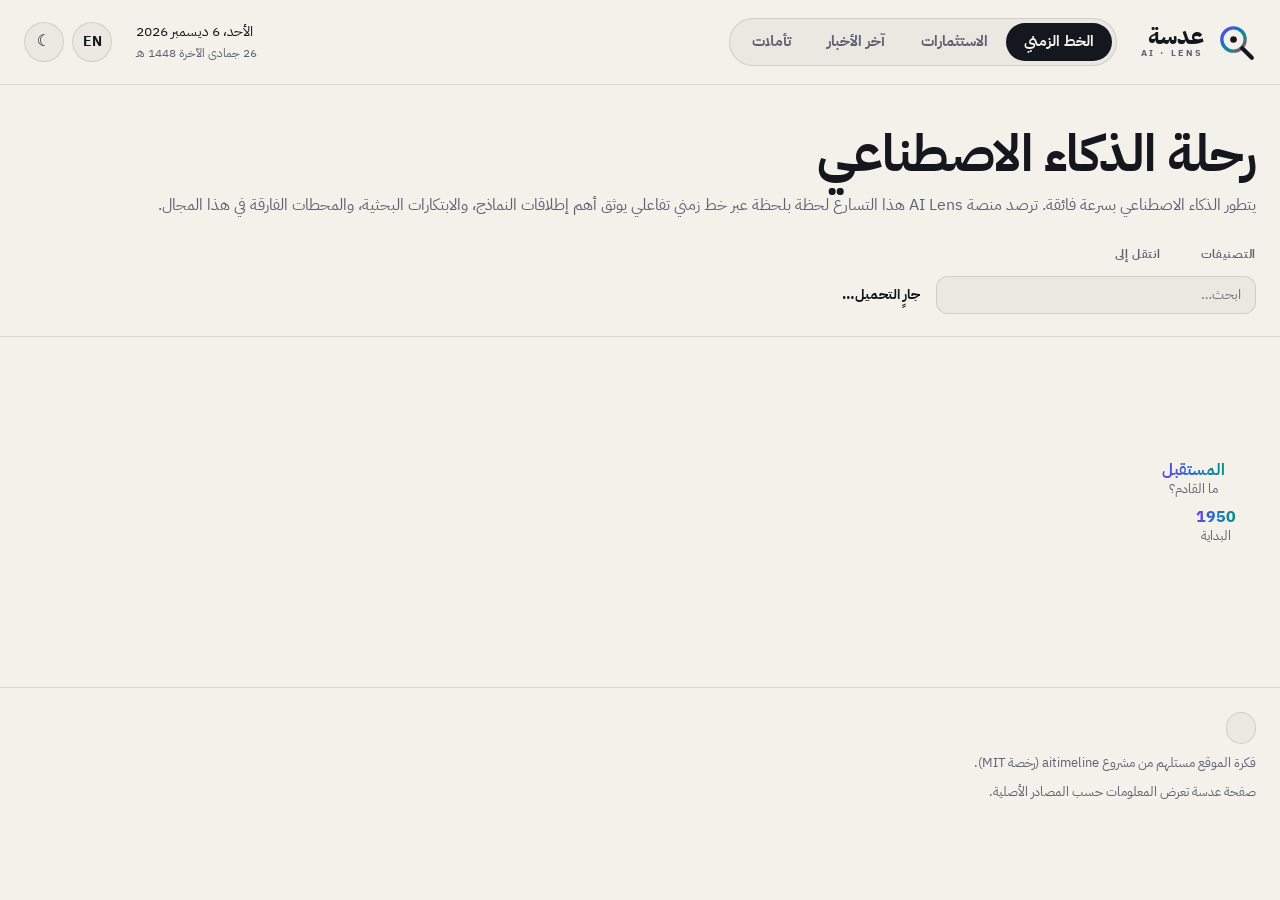
==== index.html @ f0aac565 "Fix theme flicker, add backup schedule, add Suno v6 and ElevenLabs v4 - boot.js runs in <head> befor" ====
<!doctype html>
<html lang="ar" dir="rtl" data-theme="dark">
<head>
  <meta charset="utf-8">
  <meta name="viewport" content="width=device-width, initial-scale=1">
  <meta http-equiv="Content-Security-Policy" content="default-src 'self'; script-src 'self'; style-src 'self'; style-src-attr 'unsafe-inline'; img-src 'self' data:; font-src 'self'; connect-src 'self'; object-src 'none'; base-uri 'self'; form-action 'none'">
  <meta name="referrer" content="strict-origin-when-cross-origin">
  <title>عدسة — الخط الزمني للذكاء الاصطناعي</title>
  <meta name="description" content="AI evolves at breakneck speed. AI Lens tracks the acceleration in real time—mapping every major model release, research breakthrough, and industry milestone on a single interactive timeline.">
  <link rel="icon" href="favicon.svg" type="image/svg+xml">
  <script src="assets/js/boot.js"></script>
  <link rel="stylesheet" href="assets/css/app.css">
</head>
<body class="page-timeline">
  <header class="top">
    <a class="brand" data-nav="./" href="./">
      <svg class="logo" viewBox="0 0 48 48" aria-hidden="true">
        <defs><linearGradient id="spec" x1="0" y1="0" x2="1" y2="1">
          <stop offset="0" stop-color="var(--c-models)"/><stop offset=".33" stop-color="var(--c-products)"/>
          <stop offset=".66" stop-color="var(--c-research)"/><stop offset="1" stop-color="var(--c-society)"/>
        </linearGradient></defs>
        <circle cx="21" cy="21" r="14" fill="none" stroke="url(#spec)" stroke-width="4"/>
        <path d="M31.5 31.5 L43 43" stroke="currentColor" stroke-width="5" stroke-linecap="round"/>
        <circle cx="21" cy="21" r="4" fill="currentColor"/>
      </svg>
      <span class="brand-name"><b data-i18n="brand">عدسة</b><small>AI · LENS</small></span>
    </a>
    <nav class="tabs" aria-label="pages">
      <a data-nav="./" href="./" aria-current="page" data-i18n="navTimeline">الخط الزمني</a>
      <a data-nav="invest.html" href="invest.html" data-i18n="navInvest">الاستثمارات</a>
      <a data-nav="news.html" href="news.html"  data-i18n="navNews">آخر الأخبار</a>
      <a data-nav="reflections.html" href="reflections.html" data-i18n="navReflections">تأملات</a>
    </nav>
    <div class="today"><span id="dateG"></span><span id="dateH" class="hijri"></span></div>
    <div class="actions">
      <button id="langBtn" class="icon-btn lang" type="button">EN</button>
      <button id="themeBtn" class="icon-btn" type="button" data-i18n-label="themeLabel">☀</button>
    </div>
  </header>

  <section class="hero">
    <h1 data-i18n="heroTimeline"></h1>
    <p class="sub" data-i18n="subTimeline"></p>
  </section>

  <section class="filters" aria-label="filters">
    <div class="frow"><span class="flabel" data-i18n="catLabel"></span><div id="catChips" class="chips" role="group" data-i18n-label="catLabel"></div></div>
    <div class="frow"><span class="flabel" data-i18n="jumpLabel"></span><div id="jumpChips" class="chips"></div></div>
    <div class="toolbar">
      <input id="search" class="search" type="search" data-i18n-ph="search" data-i18n-label="search" autocomplete="off">
      <p class="stats"><b id="count"></b></p>
    </div>
  </section>

  <main>
    <section id="snake" class="snake">
      <svg id="snakeSvg" class="snake-svg" aria-hidden="true"></svg>
      <div id="futureTag" class="snake-tag future-tag" hidden><b data-i18n="future"></b><span data-i18n="whatsNext"></span></div>
      <ol id="snakeGrid" class="snake-grid"></ol>
      <div id="originTag" class="snake-tag origin-tag" hidden><b>1950</b><span data-i18n="origin"></span></div>
    </section>
  </main>

  <footer class="foot">
    <div class="foot-row"><button id="sourcesBtn" class="btn small" type="button"></button><span id="sourcesNote" class="muted"></span></div>
    
    <p class="muted" data-i18n="credits"></p>
    <p class="muted" data-i18n="footer"></p>
  </footer>
  <button id="toTop" class="to-top" type="button" data-i18n-label="toTop" hidden>
    <svg viewBox="0 0 24 24" fill="none" stroke="currentColor" stroke-width="2.2" stroke-linecap="round" stroke-linejoin="round" aria-hidden="true"><path d="M12 19V5M5 12l7-7 7 7"/></svg>
  </button>
  <script type="module" src="assets/js/timeline.js"></script>
</body>
</html>
---- assets/css/app.css ----
/* Ai-Lens — spectrum on ink. Shared by the timeline and news pages. */

@font-face {
  font-family: 'Plex Arabic';
  src: url('../fonts/ibm-plex-sans-arabic-regular.ttf') format('truetype');
  font-weight: 400 500; font-display: swap;
}
@font-face {
  font-family: 'Plex Arabic';
  src: url('../fonts/ibm-plex-sans-arabic-bold.ttf') format('truetype');
  font-weight: 600 800; font-display: swap;
}

:root {
  --font: 'Plex Arabic', system-ui, -apple-system, 'Segoe UI', sans-serif;
  --gutter: 24px;
  --radius: 22px;
}

:root[data-theme='dark'] {
  color-scheme: dark;
  --bg: #08090e;
  --surface: #11141d;
  --panel: rgba(255, 255, 255, .04);
  --panel-hi: rgba(255, 255, 255, .08);
  --line: rgba(255, 255, 255, .10);
  --line-strong: rgba(255, 255, 255, .22);
  --text: #eceff7;
  --muted: #8f97ab;
  --on-cat: #08090e;
  --c-models: #b197fc;
  --c-products: #6cb6ff;
  --c-research: #3ee0c5;
  --c-business: #b5e853;
  --c-policy: #ffc247;
  --c-society: #ff7a93;
}

:root[data-theme='light'] {
  color-scheme: light;
  --bg: #f4f1ea;
  --surface: #fbf9f4;
  --panel: rgba(20, 22, 30, .035);
  --panel-hi: rgba(20, 22, 30, .07);
  --line: rgba(20, 22, 30, .12);
  --line-strong: rgba(20, 22, 30, .28);
  --text: #15171e;
  --muted: #5d6273;
  --on-cat: #ffffff;
  --c-models: #6d42e0;
  --c-products: #1c6fd1;
  --c-research: #0b8f84;
  --c-business: #5a8a0c;
  --c-policy: #b86e00;
  --c-society: #d02f65;
}

* { box-sizing: border-box; }
html { -webkit-text-size-adjust: 100%; }
body {
  margin: 0;
  overflow-x: hidden;
  font-family: var(--font);
  background: var(--bg);
  color: var(--text);
  line-height: 1.6;
  min-height: 100vh;
}
button, input, select { font: inherit; color: inherit; }
button { cursor: pointer; }
a { color: inherit; }
:focus-visible { outline: 2px solid var(--c-products); outline-offset: 2px; }
.muted { color: var(--muted); }
.cat { color: var(--cat); font-weight: 700; }

/* ── header ─────────────────────────────────────────────── */
.top {
  display: grid;
  grid-template-columns: auto auto 1fr auto;
  align-items: center;
  gap: 24px;
  padding: 18px var(--gutter);
  border-bottom: 1px solid var(--line);
}
.brand { display: flex; align-items: center; gap: 12px; text-decoration: none; }
.logo { width: 40px; height: 40px; color: var(--text); flex: none; }
.brand-name { display: flex; flex-direction: column; line-height: 1.05; }
.brand-name b { font-size: 1.45rem; }
.brand-name small { font-size: .58rem; letter-spacing: .28em; color: var(--muted); font-weight: 600; }
.tabs { display: inline-flex; padding: 4px; border: 1px solid var(--line); border-radius: 999px; background: var(--panel); }
.tabs a { padding: 7px 18px; border-radius: 999px; text-decoration: none; font-size: .92rem; color: var(--muted); font-weight: 600; }
.tabs a:hover { color: var(--text); }
.tabs a[aria-current='page'] { background: var(--text); color: var(--bg); }
.today { justify-self: end; display: flex; flex-direction: column; text-align: end; font-size: .86rem; }
.today .hijri { color: var(--muted); font-size: .78rem; }
.actions { display: flex; gap: 8px; }
.icon-btn {
  width: 40px; height: 40px; border-radius: 50%; border: 1px solid var(--line);
  background: var(--panel); display: grid; place-items: center; font-size: 1rem;
}
.icon-btn:hover { background: var(--panel-hi); }
.icon-btn.lang { font-weight: 700; font-size: .85rem; }

/* ── hero + filters ─────────────────────────────────────── */
.hero { padding: 40px var(--gutter) 8px; }
.hero h1 { margin: 0; font-size: clamp(2rem, 4vw, 3.2rem); line-height: 1.15; letter-spacing: -.01em; }
.hero .sub { margin: 10px 0 0; color: var(--muted); max-width: none; font-size: 1rem; text-wrap: pretty; }

.filters {
  display: flex; flex-wrap: wrap; align-items: flex-start; gap: 12px 28px;
  padding: 18px var(--gutter) 22px; border-bottom: 1px solid var(--line);
}
.frow { display: flex; align-items: baseline; gap: 12px; min-width: 0; }
.flabel { font-size: .74rem; font-weight: 700; color: var(--muted); letter-spacing: .06em; white-space: nowrap; }
.chips { display: flex; flex-wrap: wrap; gap: 6px; }
.chip {
  display: inline-flex; align-items: center; gap: 7px; padding: 5px 12px; border-radius: 999px;
  border: 1px solid var(--line); background: var(--panel); font-size: .82rem; color: var(--muted);
  transition: background .15s, color .15s, border-color .15s;
}
.chip:hover { color: var(--text); }
.chip i { width: 9px; height: 9px; border-radius: 50%; background: var(--cat); }
.chip small { font-size: .7rem; opacity: .7; font-variant-numeric: tabular-nums; }
.chip[aria-pressed='true'] { background: var(--text); color: var(--bg); border-color: var(--text); }
.chip[style][aria-pressed='true'] { background: color-mix(in srgb, var(--cat) 22%, transparent); color: var(--text); border-color: var(--cat); }
.toolbar { flex-basis: 100%; display: flex; align-items: center; gap: 16px; flex-wrap: wrap; }
.toolbar .stats { margin: 0; font-size: .9rem; color: var(--muted); }
.toolbar .stats b { color: var(--text); }
.search {
  height: 38px; width: min(320px, 100%); border-radius: 12px;
  border: 1px solid var(--line); background: var(--panel); padding: 0 14px; font-size: .88rem;
}

main { padding: 0 var(--gutter); }
.empty, .error { padding: 40px 0; color: var(--muted); text-align: center; list-style: none; }
.error { color: var(--c-society); }

.impact { display: inline-flex; gap: 4px; align-items: center; }
.impact i { width: 7px; height: 7px; border-radius: 50%; background: var(--cat, var(--text)); opacity: .22; }
.impact i.on { opacity: 1; }
.badge {
  display: inline-block; margin-inline-start: 8px; padding: 0 6px; border-radius: 5px;
  font-size: .62rem; font-weight: 700; border: 1px solid var(--line); color: var(--muted); vertical-align: middle;
}
.btn {
  height: 42px; padding: 0 22px; border-radius: 999px; border: 1px solid var(--line);
  background: var(--panel); font-size: .9rem; display: inline-flex; align-items: center; gap: 8px;
}
.btn:hover { background: var(--panel-hi); }
.btn.small { height: 32px; padding: 0 14px; font-size: .8rem; }

/* ── timeline: the snake ────────────────────────────────── */
.snake { position: relative; padding: 170px 0 140px; }
.snake-svg { position: absolute; left: 0; top: 0; pointer-events: none; overflow: visible; }
.snake-svg path { fill: none; stroke-linecap: round; stroke-linejoin: round; }
.snake-svg .base { stroke: url(#spectrum); stroke-width: 6; opacity: .2; }
.snake-svg .progress { stroke: url(#spectrum); stroke-width: 6; }
.snake-svg .glow { stroke: url(#spectrum); stroke-width: 16; opacity: .28; filter: blur(8px); }
.snake-svg .future, .snake-svg .tail { stroke: var(--muted); stroke-width: 4; stroke-dasharray: 1 11; }
.snake-svg .end { fill: var(--muted); }
/* The "Future" label sits above the point where the dotted lead-in starts. */
.snake-tag.future-tag { transform: translate(-50%, calc(-100% - 10px)); }
.snake-tag {
  position: absolute; transform: translateX(-50%); display: flex; flex-direction: column; align-items: center;
  text-align: center; font-size: .8rem; color: var(--muted); white-space: nowrap; line-height: 1.3;
}
.snake-tag b {
  font-size: 1rem; font-weight: 800;
  background: linear-gradient(90deg, var(--c-models), var(--c-products), var(--c-research));
  -webkit-background-clip: text; background-clip: text; color: transparent;
}

.snake-grid {
  --cols: 3;
  list-style: none; margin: 0; padding: 0 64px; position: relative;
  display: grid; grid-template-columns: repeat(var(--cols), minmax(0, 1fr));
  column-gap: 40px; row-gap: 64px; align-items: start;
}
.stop { display: flex; flex-direction: column; align-items: center; gap: 20px; }
.node {
  position: relative; z-index: 1; flex: none;
  width: 58px; height: 58px; border-radius: 50%;
  display: grid; place-items: center;
  background: var(--bg); color: var(--cat);
  border: 2px solid color-mix(in srgb, var(--cat) 55%, var(--line));
  transition: background .35s, color .35s, box-shadow .35s;
}
.node svg { width: 26px; height: 26px; }
.stop.reached .node {
  background: var(--cat); color: var(--on-cat); border-color: var(--cat);
  box-shadow: 0 0 0 7px color-mix(in srgb, var(--cat) 16%, transparent), 0 0 28px color-mix(in srgb, var(--cat) 45%, transparent);
}
.stop.live .node::after {
  content: ''; position: absolute; inset: -8px; border-radius: 50%;
  border: 2px solid var(--cat); animation: ping 1.8s infinite;
}
@keyframes ping { from { transform: scale(.85); opacity: .9; } to { transform: scale(1.35); opacity: 0; } }

.mcard {
  width: 100%; margin: 0;
  padding: 20px 22px 18px;
  border-radius: var(--radius);
  background: color-mix(in srgb, var(--cat) 7%, var(--surface));
  border: 1.5px solid color-mix(in srgb, var(--cat) 40%, transparent);
  border-inline-start: 6px solid var(--cat);
  transition: opacity .55s ease, transform .55s cubic-bezier(.2, .7, .2, 1), border-color .2s;
}
/* Cards are always visible; only those still below the screen wait to rise in. */
.stop.pre .mcard { opacity: 0; transform: translateY(26px); }
.mcard:hover { border-color: var(--cat); }
.m-meta { margin: 0; display: flex; flex-wrap: wrap; gap: 4px 12px; font-size: .84rem; color: var(--muted); align-items: baseline; }
.live-tag { color: var(--cat); font-weight: 700; font-size: .76rem; }
.m-year { margin: 6px 0 4px; font-size: clamp(2.4rem, 3.4vw, 3.1rem); font-weight: 800; line-height: 1; color: var(--cat); font-variant-numeric: tabular-nums; }
.m-title { margin: 8px 0 6px; font-size: 1.18rem; line-height: 1.45; font-weight: 700; }
.m-sum { margin: 0; color: var(--muted); font-size: .94rem; line-height: 1.7; }
.m-foot { margin: 14px 0 0; display: flex; align-items: center; gap: 12px; font-size: .8rem; color: var(--muted); flex-wrap: wrap; }
.m-org { font-weight: 600; }
.m-foot a { margin-inline-start: auto; color: var(--cat); text-decoration: none; font-weight: 700; }
.m-foot a:hover { text-decoration: underline; }

/* phones: one column, the line runs down the side */
.snake-grid.single { padding: 0; }
.snake-grid.single .stop { flex-direction: row; align-items: flex-start; gap: 14px; }
.snake-grid.single .node { width: 46px; height: 46px; }
.snake-grid.single .node svg { width: 22px; height: 22px; }

/* ── news: vertical alternating timeline ────────────────── */
.feed { padding-bottom: 20px; }
.day-chip { margin: 0; padding: 36px 0 6px; text-align: center; position: relative; z-index: 1; font-size: inherit; }
.day-chip span {
  display: inline-block; padding: 7px 18px; border-radius: 999px;
  background: var(--text); color: var(--bg); font-size: .86rem; font-weight: 700;
}
.zig { position: relative; display: grid; grid-template-columns: 1fr 1fr; }
.zig::before { content: ''; position: absolute; top: 0; bottom: 0; left: 50%; width: 2px; margin-left: -1px; background: var(--line-strong); }
.col { display: flex; flex-direction: column; gap: 40px; padding-top: 26px; min-width: 0; }
.col.b { padding-top: 120px; }
.ev { position: relative; min-width: 0; }
.col.a .ev { padding-inline-end: 48px; }
/* Physical alignment toward the centre line, so a Latin headline inside an
   Arabic page (dir="auto") still hugs the line instead of flipping away. */
[dir='rtl'] .col.a .ev { text-align: left; }
[dir='ltr'] .col.a .ev { text-align: right; }
[dir='rtl'] .col.b .ev { text-align: right; }
[dir='ltr'] .col.b .ev { text-align: left; }
.zig.single .col.b .ev { text-align: start; }
.col.b .ev { padding-inline-start: 48px; }
.ev-head { display: flex; align-items: center; margin-bottom: 14px; }
.col.a .ev-head { margin-inline-end: -54px; }
.col.b .ev-head { margin-inline-start: -54px; flex-direction: row-reverse; }
.ev-icon {
  flex: none; width: 54px; height: 54px; border-radius: 50%; display: grid; place-items: center;
  background: var(--cat); color: var(--on-cat);
  box-shadow: 0 0 0 6px color-mix(in srgb, var(--cat) 14%, transparent);
}
.ev-icon svg { width: 24px; height: 24px; }
.ev-dash { flex: 1; border-top: 2px dashed color-mix(in srgb, var(--cat) 55%, var(--line)); margin: 0 6px; }
.ev-dot { flex: none; width: 12px; height: 12px; border-radius: 50%; background: var(--cat); border: 2px solid var(--bg); box-shadow: 0 0 0 2px var(--cat); }
.ev-kicker { margin: 0 0 6px; font-size: .74rem; font-weight: 700; letter-spacing: .12em; color: var(--muted); text-transform: uppercase; }
.ev-kicker time { font-variant-numeric: tabular-nums; }
.ev-title { margin: 0 0 8px; font-size: 1.22rem; line-height: 1.45; font-weight: 700; }
.ev-title a { text-decoration: none; }
.ev-title a:hover { color: var(--cat); }
.ev-sum { margin: 0; color: var(--muted); font-size: .95rem; line-height: 1.7; display: -webkit-box; -webkit-line-clamp: 4; -webkit-box-orient: vertical; overflow: hidden; }
.ev-foot { margin: 10px 0 0; display: flex; align-items: center; gap: 12px; font-size: .8rem; color: var(--muted); }
.col.a .ev-foot { justify-content: flex-end; }
.ev-src { font-weight: 600; }
.ev-related { margin-top: 8px; font-size: .82rem; }
.ev-related summary { cursor: pointer; color: var(--cat); font-weight: 600; }
.ev-related ul { list-style: none; margin: 8px 0 0; padding: 0; display: grid; gap: 4px; text-align: start; }
.ev-related a { display: block; padding: 6px 10px; border-radius: 10px; background: var(--panel); text-decoration: none; }
.ev-related a:hover { background: var(--panel-hi); }
.ev-related b { margin-inline-end: 6px; }

/* one column: the line moves to the start side, icons sit on it */
.zig.single { grid-template-columns: 1fr; }
.zig.single::before { left: auto; inset-inline-start: 26px; margin: 0; }
.zig.single .col.b { padding-top: 22px; gap: 32px; }
.zig.single .ev { padding-inline-start: 72px; }
.zig.single .ev-head { position: absolute; inset-inline-start: 0; top: 0; margin: 0; }
.zig.single .ev-dash, .zig.single .ev-dot { display: none; }
.more { text-align: center; padding: 30px 0 10px; }

/* ── footer ─────────────────────────────────────────────── */
.foot { margin-top: 40px; padding: 24px var(--gutter) 40px; border-top: 1px solid var(--line); font-size: .84rem; }
.foot-row { display: flex; align-items: center; gap: 14px; flex-wrap: wrap; }
.foot p { margin: 8px 0 0; }


/* ── sources & references dialog ────────────────────────── */
.btn.primary { background: var(--text); color: var(--bg); border-color: transparent; font-weight: 700; }
.link-btn { border: 0; background: none; padding: 0; color: var(--c-products); font-size: .8rem; font-weight: 600; }
.link-btn:hover { text-decoration: underline; }
.src-dialog {
  width: min(980px, calc(100vw - 32px)); max-height: calc(100vh - 48px); padding: 0;
  border: 1px solid var(--line); border-radius: 22px; background: var(--surface); color: var(--text);
  box-shadow: 0 40px 120px rgba(0, 0, 0, .5);
}
.src-dialog::backdrop { background: rgba(5, 6, 10, .6); backdrop-filter: blur(4px); }
.src-head {
  position: sticky; top: 0; z-index: 1; display: flex; align-items: center; justify-content: space-between;
  padding: 20px 24px 12px; background: var(--surface);
}
.src-head h2 { margin: 0; font-size: 1.4rem; }
.src-intro { margin: 0; padding: 0 24px 8px; color: var(--muted); font-size: .9rem; }
.src-sec { padding: 14px 24px; border-top: 1px solid var(--line); }
.src-sec-head { display: flex; align-items: baseline; justify-content: space-between; gap: 12px; flex-wrap: wrap; }
.src-sec h3 { margin: 0; font-size: 1.05rem; }
.src-sec h3 small { color: var(--muted); font-weight: 500; }
.src-sub { margin: 4px 0 10px; color: var(--muted); font-size: .82rem; }
.src-group h4 { margin: 14px 0 6px; font-size: .78rem; color: var(--muted); letter-spacing: .04em; }
.src-list { list-style: none; margin: 0; padding: 0; display: grid; grid-template-columns: repeat(auto-fill, minmax(min(260px, 100%), 1fr)); gap: 4px 12px; }
.src-list label {
  display: flex; align-items: center; gap: 8px; padding: 6px 10px; border-radius: 10px; cursor: pointer; font-size: .88rem;
}
.src-list label:hover { background: var(--panel-hi); }
.src-list input { width: 16px; height: 16px; accent-color: var(--c-products); flex: none; }
.src-list input:not(:checked) ~ .src-name { color: var(--muted); text-decoration: line-through; }
.src-name { flex: 1; min-width: 0; overflow: hidden; text-overflow: ellipsis; white-space: nowrap; }
.src-list small { color: var(--muted); font-variant-numeric: tabular-nums; font-size: .74rem; }
.src-lang { font-size: .62rem; font-weight: 700; border: 1px solid var(--line); border-radius: 5px; padding: 0 5px; color: var(--muted); }
.src-down { color: var(--c-society); font-size: .7rem; }
.src-link { text-decoration: none; color: var(--c-products); font-weight: 700; padding: 0 4px; }
.src-foot { position: sticky; bottom: 0; padding: 14px 24px; border-top: 1px solid var(--line); background: var(--surface); text-align: end; }


/* ── investments: vertical money track ──────────────────── */
.news-deals { margin: 28px 0 8px; padding: 18px 20px; border: 1px solid var(--line); border-radius: var(--radius); background: var(--panel); }
.news-deals h2 { margin: 0; font-size: 1.05rem; }
.news-deals p { margin: 4px 0 10px; font-size: .84rem; }
.news-deals ul { list-style: none; margin: 0; padding: 0; display: grid; grid-template-columns: repeat(auto-fill, minmax(min(340px, 100%), 1fr)); gap: 6px 18px; }
.news-deals a { display: flex; flex-direction: column; text-decoration: none; padding: 6px 0; border-bottom: 1px dashed var(--line); font-size: .92rem; }
.news-deals a:hover span { color: var(--c-products); }
.news-deals small { color: var(--muted); font-size: .74rem; }

.track { --amt-w: 190px; --rail: 28px; position: relative; padding: 20px 0 40px; }
.track::before {
  content: ''; position: absolute; top: 0; bottom: 0; width: 3px; border-radius: 3px;
  inset-inline-start: calc(var(--amt-w) + var(--rail) / 2 - 1.5px);
  background: linear-gradient(180deg, var(--c-models), var(--c-products), var(--c-research), var(--c-business), var(--c-policy), var(--c-society));
  opacity: .55;
}
.year-mark {
  display: grid; grid-template-columns: var(--amt-w) var(--rail) 1fr; align-items: center;
  margin: 34px 0 14px; font-size: inherit;
}
.year-mark span { grid-column: 1; text-align: end; font-size: clamp(2rem, 4vw, 2.8rem); font-weight: 800; line-height: 1; font-variant-numeric: tabular-nums; }
.year-mark small { grid-column: 3; padding-inline-start: 14px; color: var(--muted); font-size: .84rem; font-weight: 600; }
.year-mark::after {
  content: ''; grid-column: 2; grid-row: 1; justify-self: center; width: 18px; height: 18px; border-radius: 50%;
  background: var(--text); box-shadow: 0 0 0 4px var(--bg);
  position: relative; z-index: 1;   /* sit above the rail */
}
.deal { display: grid; grid-template-columns: var(--amt-w) var(--rail) 1fr; align-items: start; margin-bottom: 14px; }
.deal-amt { text-align: end; padding-top: 14px; padding-inline-end: 12px; }
.amt { font-size: 1.7rem; font-weight: 800; color: var(--cat); line-height: 1.1; font-variant-numeric: tabular-nums; unicode-bidi: isolate; }
.amt.none { color: var(--muted); font-weight: 600; }
.amt-cap { display: block; color: var(--muted); font-size: .72rem; font-weight: 600; }
.deal-dot { justify-self: center; margin-top: 22px; width: 12px; height: 12px; border-radius: 50%; background: var(--cat); box-shadow: 0 0 0 5px color-mix(in srgb, var(--cat) 18%, transparent); position: relative; z-index: 1; }
.deal-card {
  margin-inline-start: 14px; padding: 14px 18px; border-radius: 16px;
  background: color-mix(in srgb, var(--cat) 6%, var(--surface));
  border: 1px solid color-mix(in srgb, var(--cat) 30%, transparent); border-inline-start: 4px solid var(--cat);
  max-width: 860px;
}
.deal-meta { margin: 0; display: flex; flex-wrap: wrap; gap: 4px 12px; font-size: .8rem; color: var(--muted); }
.deal-title { margin: 6px 0 4px; font-size: 1.12rem; line-height: 1.45; }
.deal-sum { margin: 0; color: var(--muted); font-size: .92rem; }
.deal-foot { margin: 10px 0 0; display: flex; flex-wrap: wrap; align-items: center; gap: 6px 14px; font-size: .8rem; color: var(--muted); }
.deal-org { font-weight: 600; }
.val b { color: var(--text); }
.deal-foot a { margin-inline-start: auto; color: var(--cat); font-weight: 700; text-decoration: none; }
.deal-foot a:hover { text-decoration: underline; }
@media (max-width: 720px) {
  .track { --amt-w: 0px; --rail: 24px; }
  .deal-amt { grid-column: 3; grid-row: 1; text-align: start; padding: 0 0 0 0; margin-inline-start: 14px; }
  .deal-amt + .deal-dot { grid-row: 1; }
  .deal { grid-template-rows: auto auto; }
  .deal-card { grid-column: 3; }
  .deal-dot { grid-column: 2; grid-row: 1; margin-top: 10px; }
  .amt { font-size: 1.35rem; }
  .year-mark { grid-template-columns: 0 var(--rail) 1fr; }
  .year-mark span { grid-column: 3; text-align: start; padding-inline-start: 14px; }
  .year-mark small { grid-column: 3; grid-row: 2; }
}


/* ── reflections: magazine article ───────────────────────── */
.read-progress {
  position: fixed; inset: 0 0 auto 0; height: 3px; z-index: 30; transform: scaleX(0);
  transform-origin: left; background: linear-gradient(90deg, var(--c-models), var(--c-products), var(--c-research), var(--c-policy));
}
[dir='rtl'] .read-progress { transform-origin: right; }
.essay-page { --measure: 42rem; padding-top: 48px; padding-bottom: 40px; }
.kicker {
  max-width: var(--measure); margin: 0 auto 18px; font-size: .78rem; font-weight: 700; letter-spacing: .14em;
  text-transform: uppercase; color: var(--c-models); display: flex; gap: 10px; align-items: center;
}
.kicker .dot { color: var(--muted); }
.kicker #readTime { color: var(--muted); letter-spacing: .04em; text-transform: none; font-weight: 600; }
.essay-head { max-width: var(--measure); margin: 0 auto; }
.essay-head h1 { margin: 0; font-size: clamp(2.2rem, 5.2vw, 4rem); line-height: 1.12; letter-spacing: -.02em; font-weight: 800; }
.essay-head .standfirst { margin: 18px 0 0; font-size: clamp(1.15rem, 2.2vw, 1.5rem); line-height: 1.5; color: var(--muted); }
.ai-note {
  margin: 26px 0 0; padding: 12px 16px; border-radius: 12px; font-size: .86rem; color: var(--muted);
  background: var(--panel); border-inline-start: 3px solid var(--c-research);
}

.listen {
  max-width: var(--measure); margin: 36px auto 8px; padding: 22px 24px; border-radius: 20px;
  background: linear-gradient(135deg, color-mix(in srgb, var(--c-models) 12%, var(--surface)), color-mix(in srgb, var(--c-research) 10%, var(--surface)));
  border: 1px solid var(--line);
}
.listen-head { display: flex; gap: 14px; align-items: center; }
.listen-icon { flex: none; width: 48px; height: 48px; border-radius: 50%; display: grid; place-items: center; background: var(--text); color: var(--bg); }
.listen-icon svg { width: 24px; height: 24px; }
.listen h2 { margin: 0; font-size: 1.15rem; }
.listen-head p { margin: 2px 0 0; font-size: .88rem; color: var(--muted); }
.listen-tabs { display: flex; flex-wrap: wrap; gap: 6px; margin: 16px 0 12px; }
.listen-tabs button {
  border: 1px solid var(--line); background: var(--panel); border-radius: 999px; padding: 6px 14px;
  font-size: .86rem; display: inline-flex; gap: 8px; align-items: baseline;
}
.listen-tabs button small { color: var(--muted); font-variant-numeric: tabular-nums; }
.listen-tabs button[aria-selected='true'] { background: var(--text); color: var(--bg); border-color: var(--text); }
.listen-tabs button[aria-selected='true'] small { color: inherit; opacity: .75; }
.listen audio { width: 100%; height: 40px; }
.listen-note { margin: 10px 0 0; font-size: .78rem; color: var(--muted); }

.essay { position: relative; max-width: var(--measure); margin: 0 auto; }
/* Show only the text in the page language. boot.js sets <html lang> before the
   first paint, so the other language never flashes; [hidden] is the JS fallback. */
html[lang='ar'] .essay-page [data-lang='en'],
html[lang='en'] .essay-page [data-lang='ar'],
.essay-page [data-lang][hidden] { display: none !important; }
.essay-body { font-size: 1.14rem; line-height: 1.85; }
.essay[lang='en'] .essay-body { font-family: 'Iowan Old Style', 'Palatino Linotype', Palatino, Georgia, 'Times New Roman', serif; font-size: 1.2rem; line-height: 1.75; }
.essay[lang='ar'] .essay-body { line-height: 2.05; }
.essay-body p { margin: 0 0 1.15em; }
.essay-body > p:first-child { font-size: 1.12em; }
.essay[lang='en'] .essay-body > p:first-child::first-letter {
  float: left; font-size: 3.6em; line-height: .9; padding: .06em .08em 0 0; font-weight: 700; color: var(--c-models);
}
.essay-body h2 {
  margin: 2.2em 0 .7em; font-family: var(--font); font-size: 1.55rem; line-height: 1.3; font-weight: 800; scroll-margin-top: 24px;
}
.essay-body h2::before {
  content: ''; display: block; width: 44px; height: 4px; border-radius: 4px; margin-bottom: 14px;
  background: linear-gradient(90deg, var(--c-models), var(--c-research));
}
.essay-body h3 { margin: 1.6em 0 .5em; font-family: var(--font); font-size: 1.2rem; }
.essay-body strong { font-weight: 700; color: var(--text); }
.essay-body ul { margin: 0 0 1.15em; padding-inline-start: 1.2em; }
.closing {
  margin: 2.4em 0 .5em; padding: 28px 30px; border-radius: 20px; font-family: var(--font);
  font-size: clamp(1.35rem, 2.6vw, 1.8rem); line-height: 1.5; font-weight: 800;
  background: var(--panel); border-inline-start: 6px solid var(--c-models);
}
.closing p { margin: 0; }

.essay-toc { font-size: .86rem; margin: 30px 0 34px; padding: 16px 18px; border: 1px solid var(--line); border-radius: 16px; background: var(--panel); }
.essay-toc summary { cursor: pointer; list-style-position: inside; }
.essay-toc[open] summary { margin-bottom: 8px; }
.toc-title { margin: 0; font-weight: 700; font-size: .78rem; letter-spacing: .08em; color: var(--muted); text-transform: uppercase; }
.essay-toc ol { margin: 0; padding: 0; list-style: none; counter-reset: toc; display: grid; gap: 4px; }
.essay-toc li { counter-increment: toc; display: grid; grid-template-columns: 2.2em 1fr; }
.essay-toc li::before { content: counter(toc) "."; color: var(--muted); font-variant-numeric: tabular-nums; }
.essay-toc a { color: var(--muted); text-decoration: none; line-height: 1.5; }
.essay-toc a:hover, .essay-toc a[aria-current] { color: var(--text); }
.essay-toc a[aria-current] { font-weight: 700; }

/* Wide screens: contents list as a sticky sidebar beside the text. */
@media (min-width: 1280px) {
  .essay { max-width: calc(var(--measure) + 600px); display: grid; grid-template-columns: 1fr var(--measure) 1fr; column-gap: 48px; }
  .essay-body { grid-column: 2; }
  .essay-toc {
    grid-column: 1; grid-row: 1; align-self: start; position: sticky; top: 28px; margin: 34px 0 0;
    max-height: calc(100vh - 56px); overflow: auto; background: none; border: 0; padding: 0;
  }
  .essay-toc summary { pointer-events: none; list-style: none; }
  .essay-toc summary::-webkit-details-marker { display: none; }
}

/* ── back to top ───────────────────────────────────────── */
.to-top {
  position: fixed; right: 24px; bottom: 24px; z-index: 20;
  width: 48px; height: 48px; border-radius: 50%; display: grid; place-items: center;
  border: 1px solid var(--line-strong); background: var(--surface); color: var(--text);
  box-shadow: 0 10px 30px rgba(0, 0, 0, .25);
}
.to-top:hover { background: var(--text); color: var(--bg); }
.to-top svg { width: 22px; height: 22px; }
.to-top[hidden] { display: none; }

/* ── responsive ─────────────────────────────────────────── */
@media (max-width: 980px) {
  .top { grid-template-columns: auto 1fr auto; }
  .today { display: none; }
}
@media (max-width: 720px) {
  .top { grid-template-columns: 1fr auto; gap: 14px; }
  .tabs { grid-column: 1 / -1; grid-row: 2; justify-self: stretch; }
  .tabs a { flex: 1; text-align: center; white-space: nowrap; padding: 7px 8px; font-size: .86rem; }
  .hero { padding-top: 26px; }
  .frow { flex-direction: column; gap: 6px; width: 100%; }
  .chips { flex-wrap: nowrap; overflow-x: auto; max-width: 100%; padding-bottom: 4px; scrollbar-width: none; }
  .chip { flex: none; }
  .search { width: 100%; }
  .snake { padding-top: 140px; }
  .day-chip { text-align: start; }
}

@media (prefers-reduced-motion: reduce) {
  *, *::before, *::after { animation: none !important; transition: none !important; }
  .stop.pre .mcard { opacity: 1; transform: none; }
}
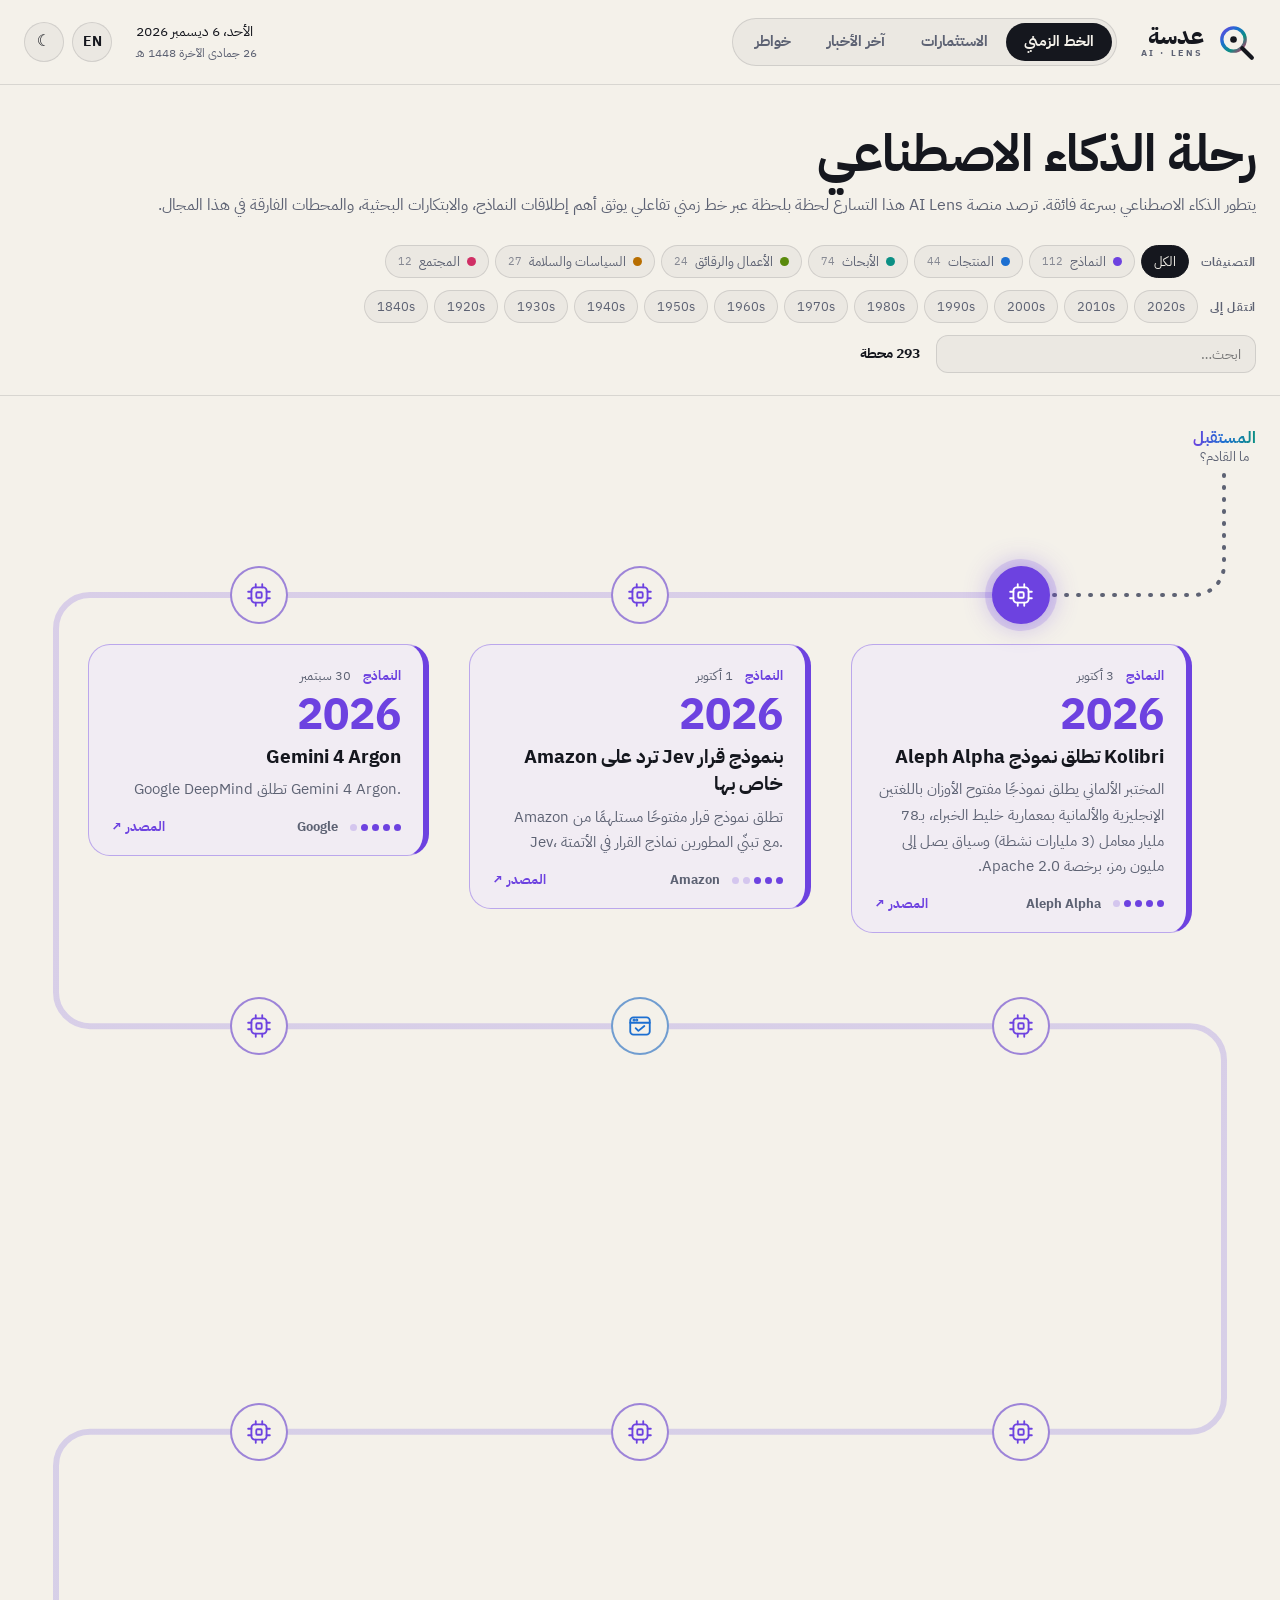
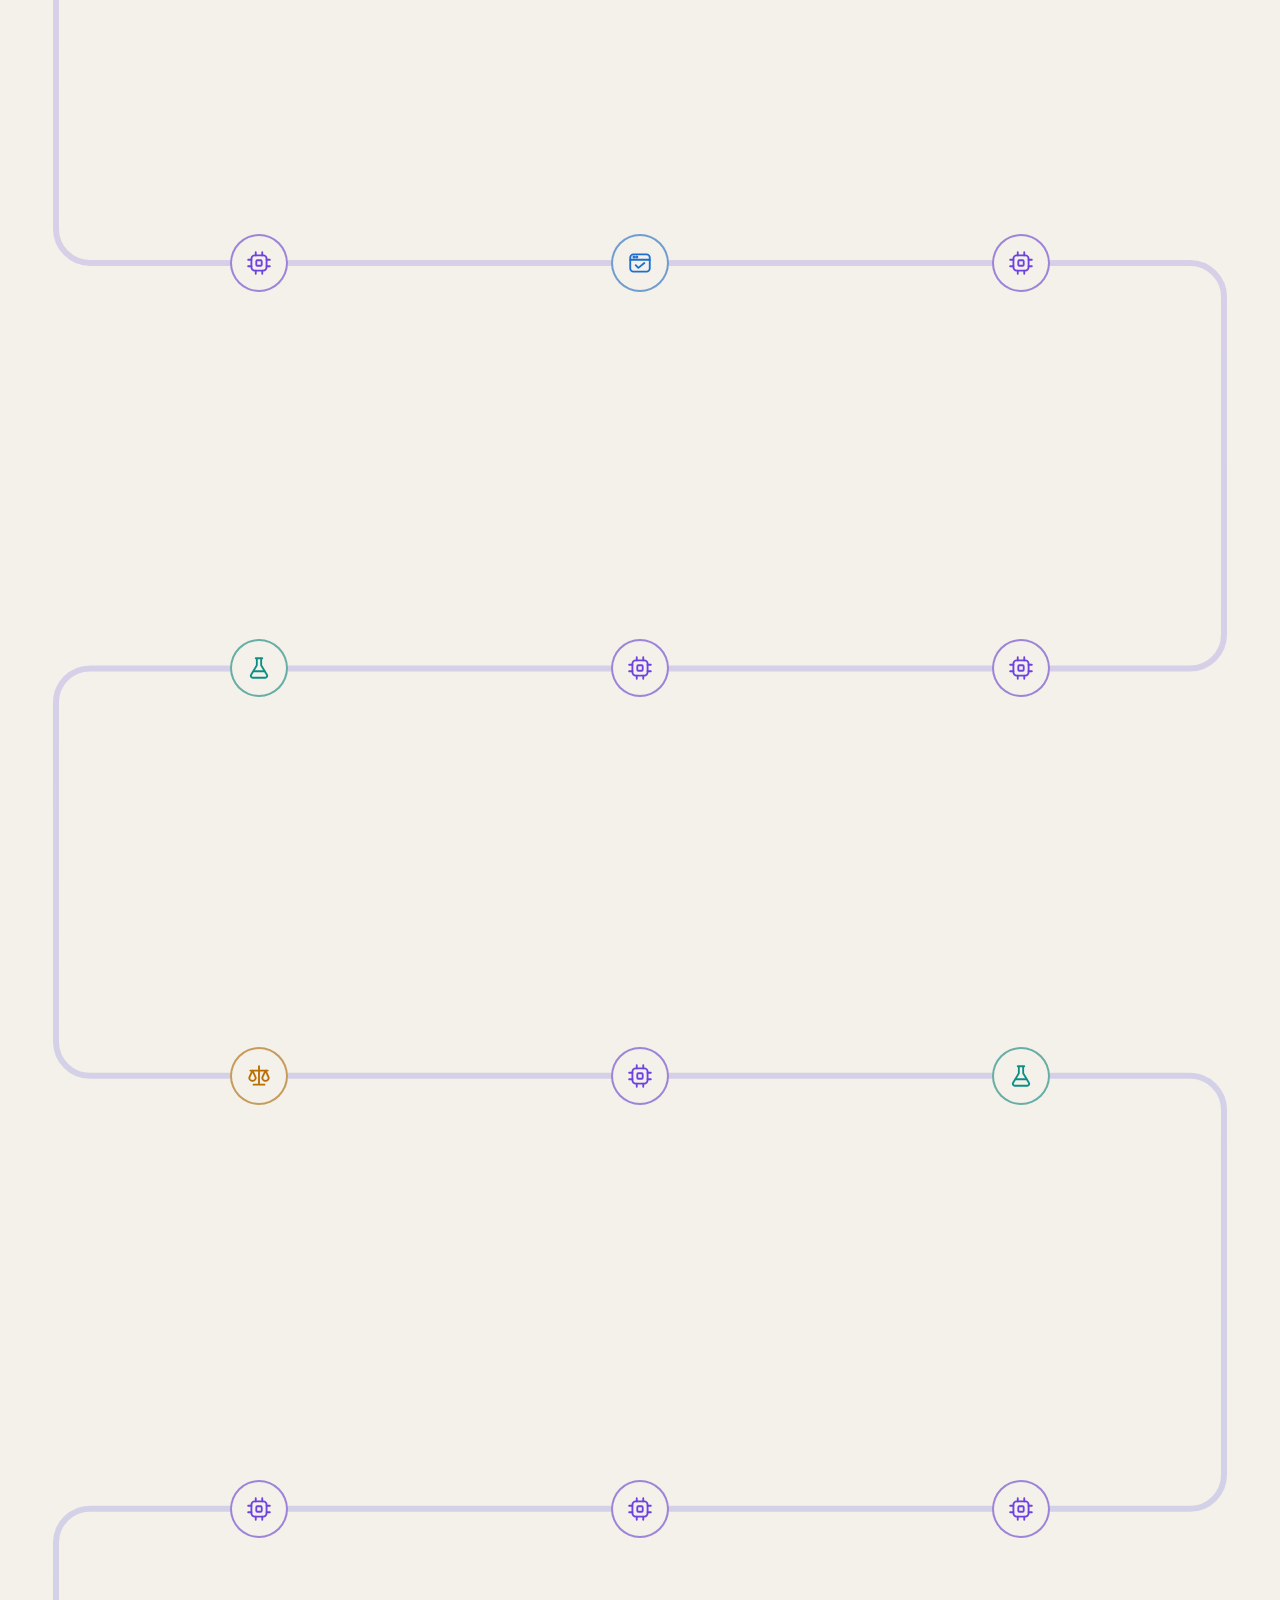
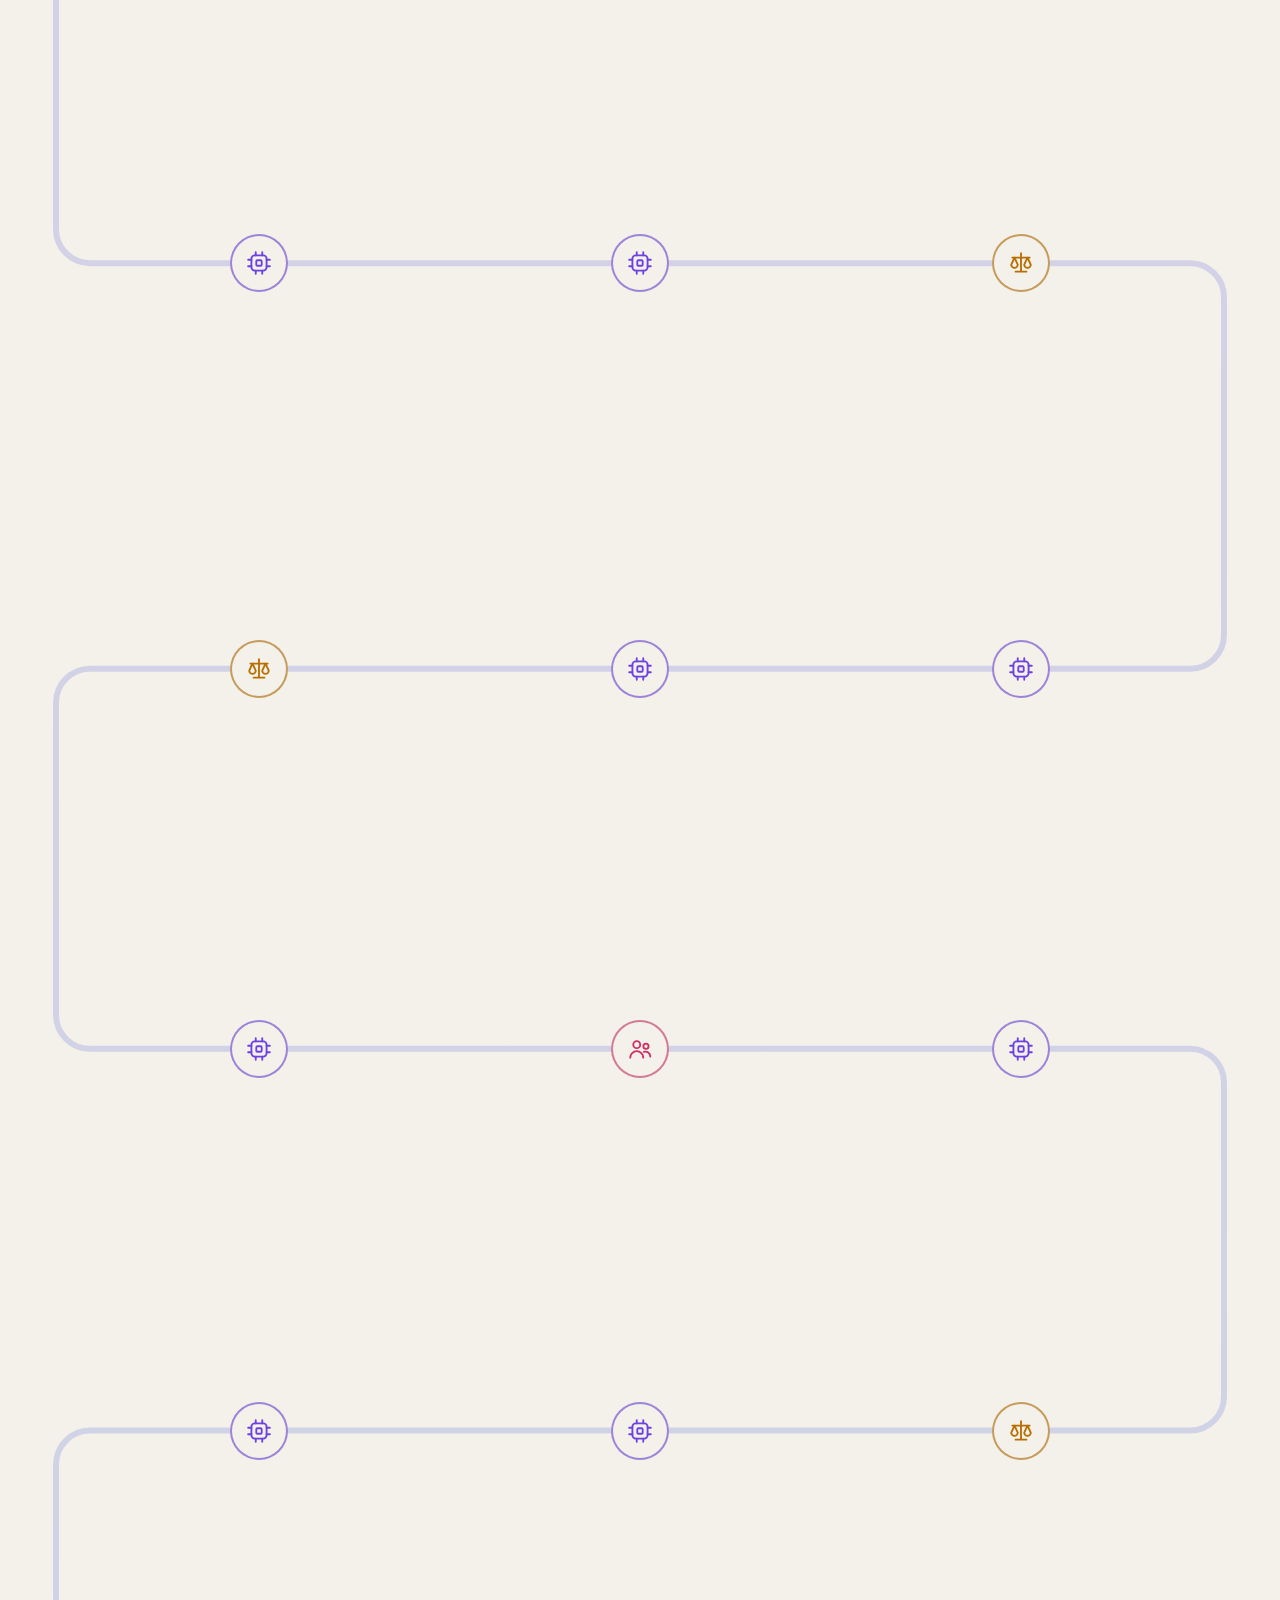
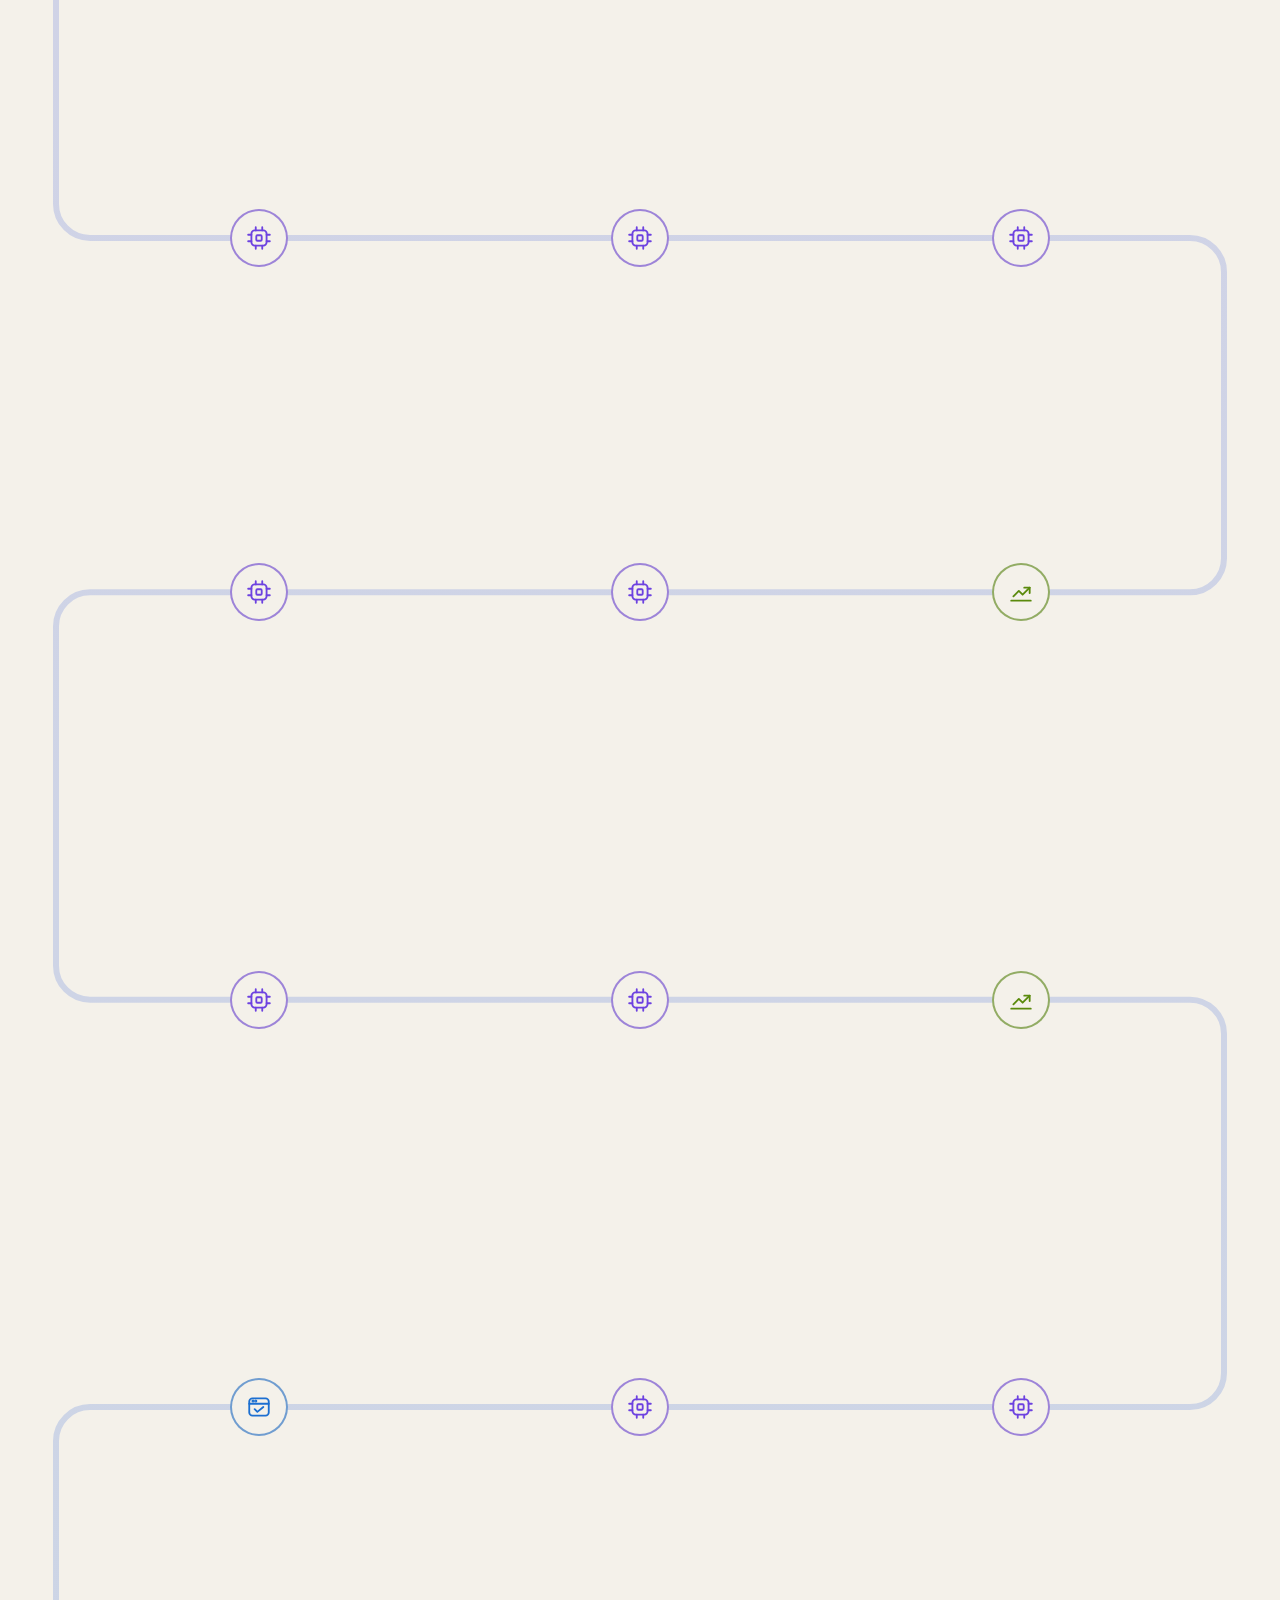
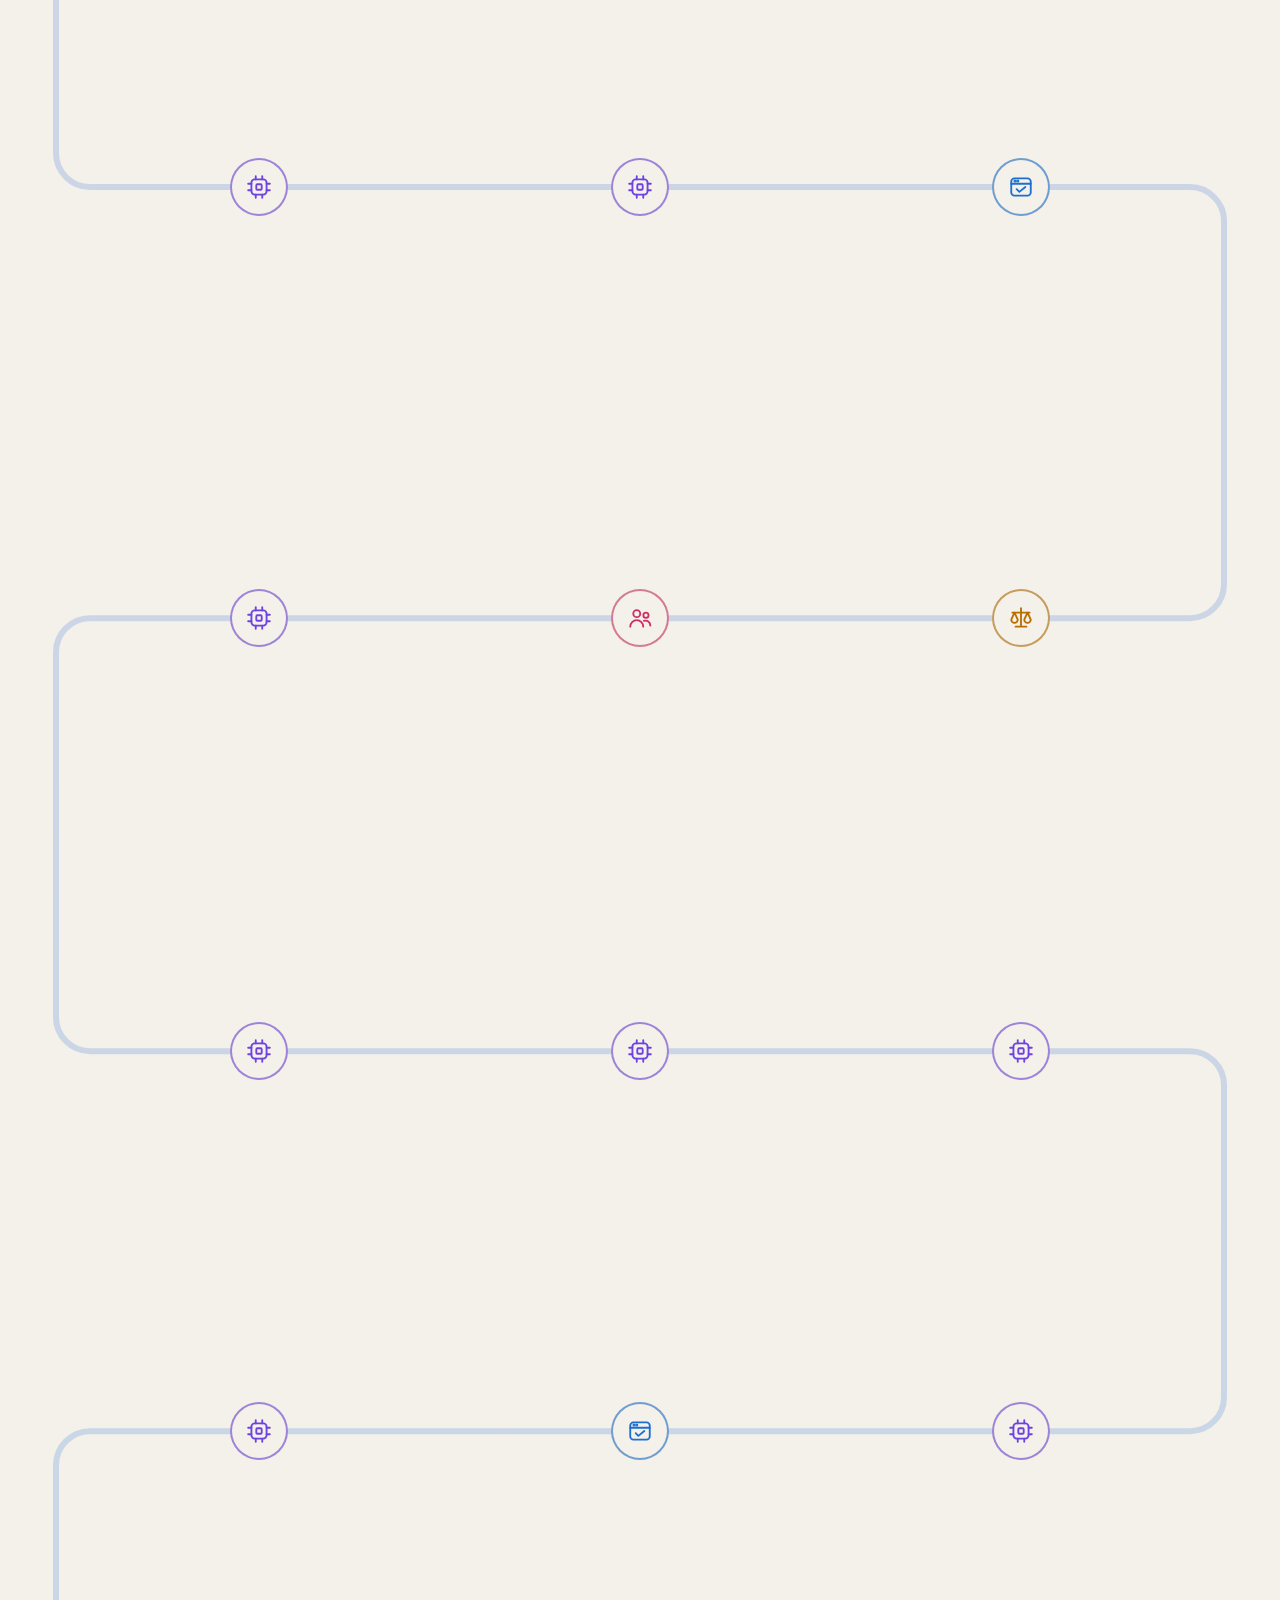
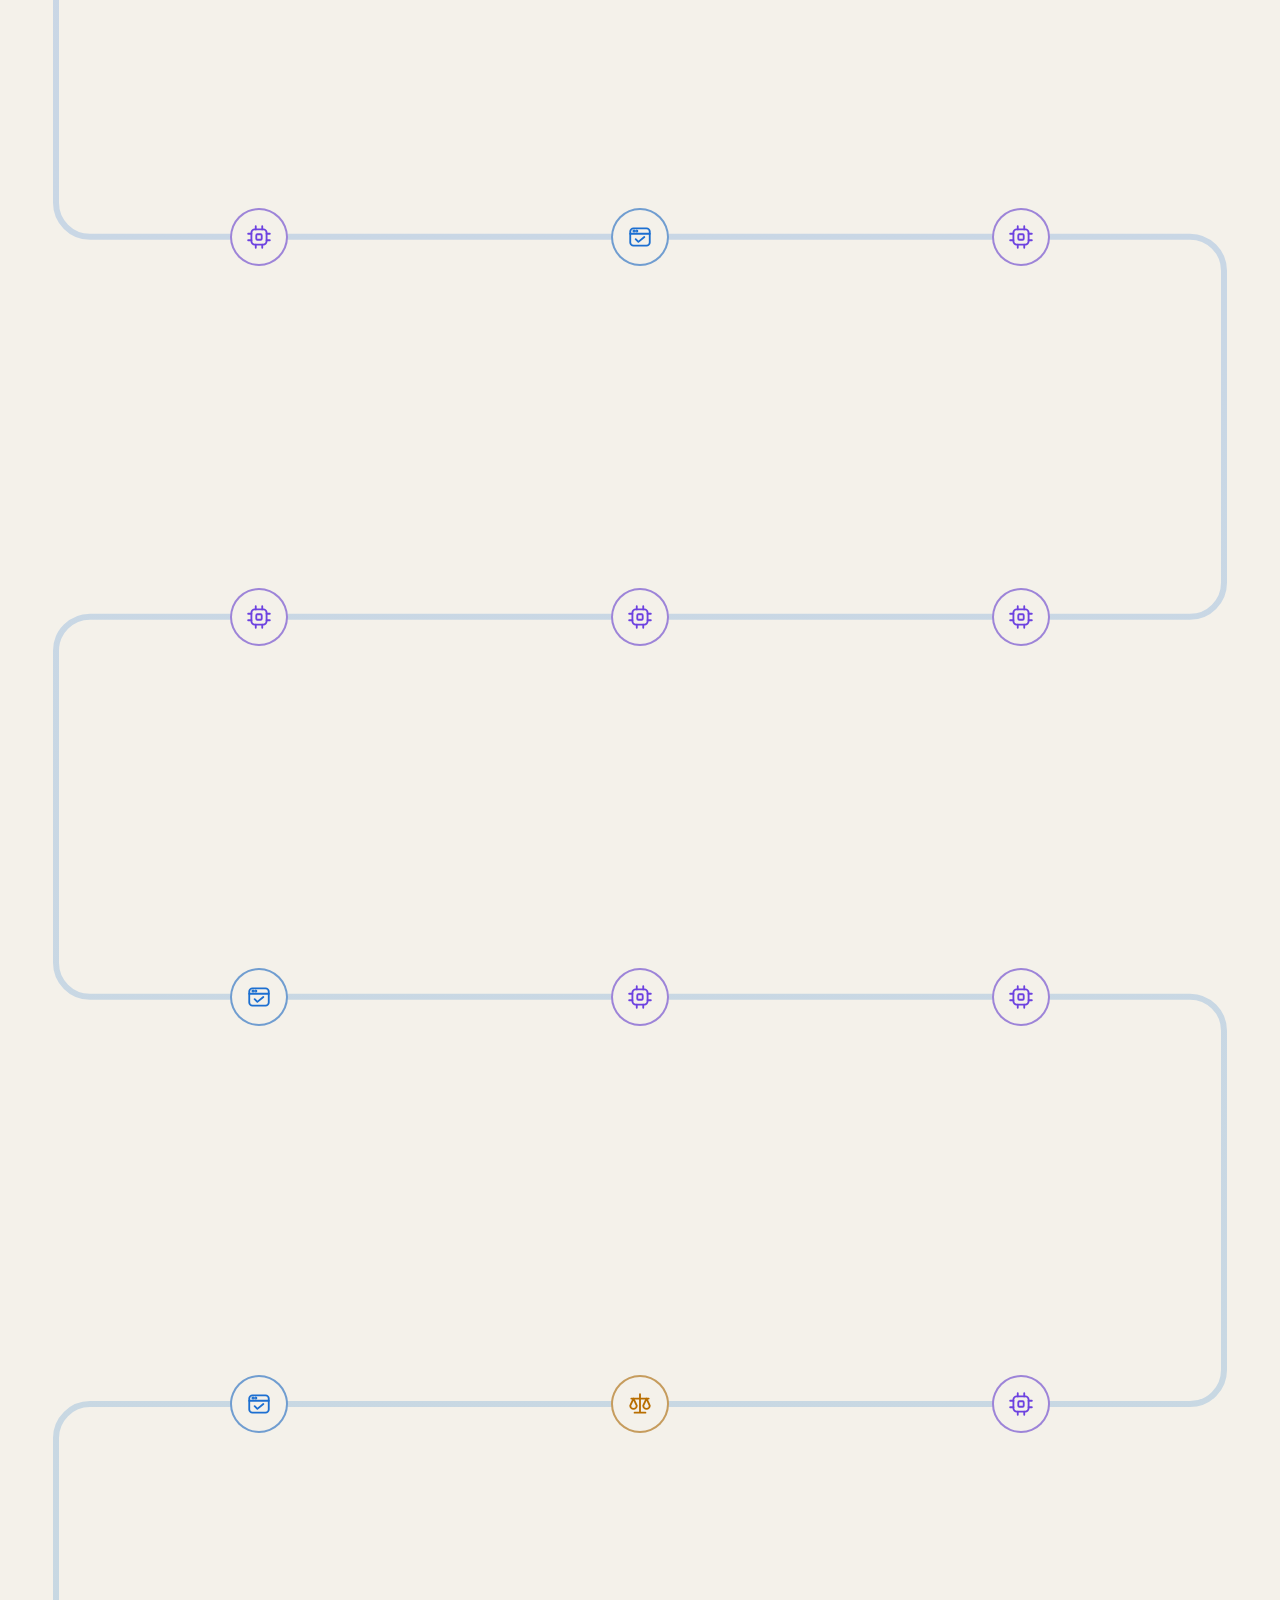
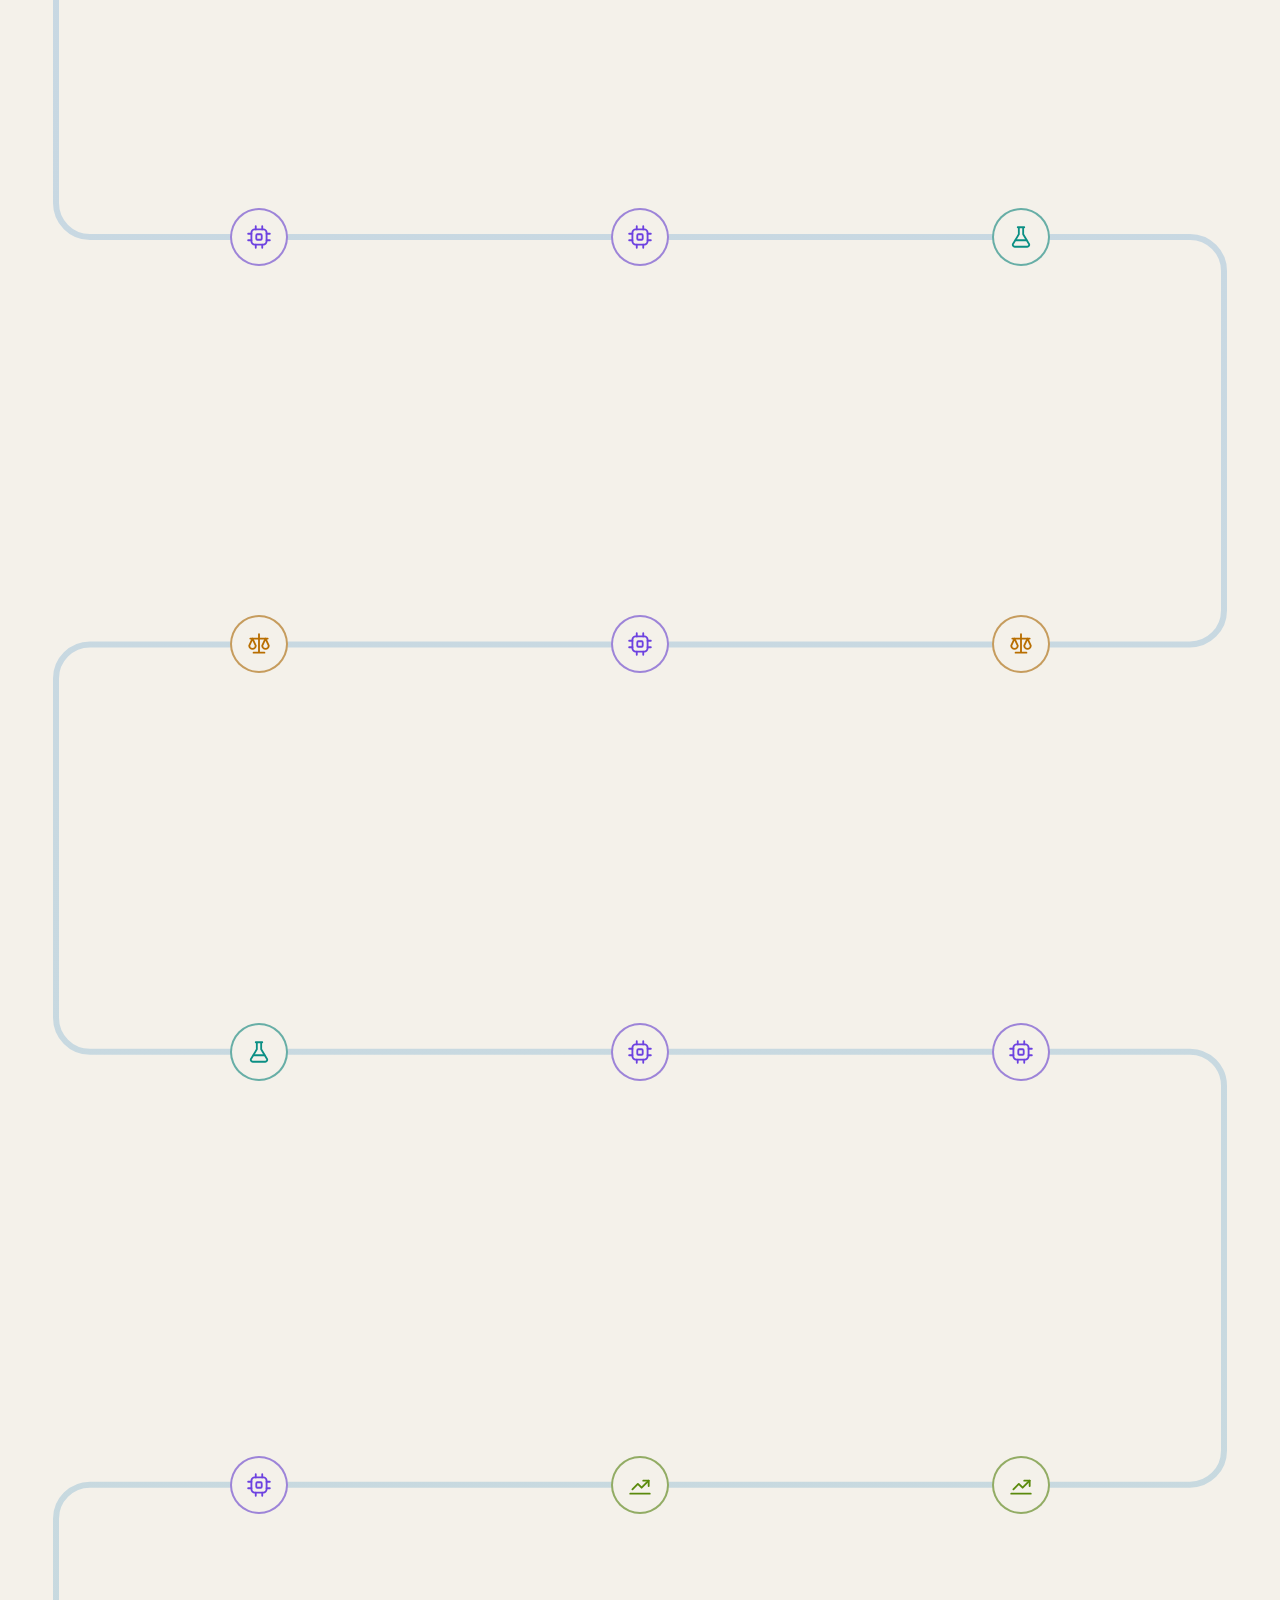
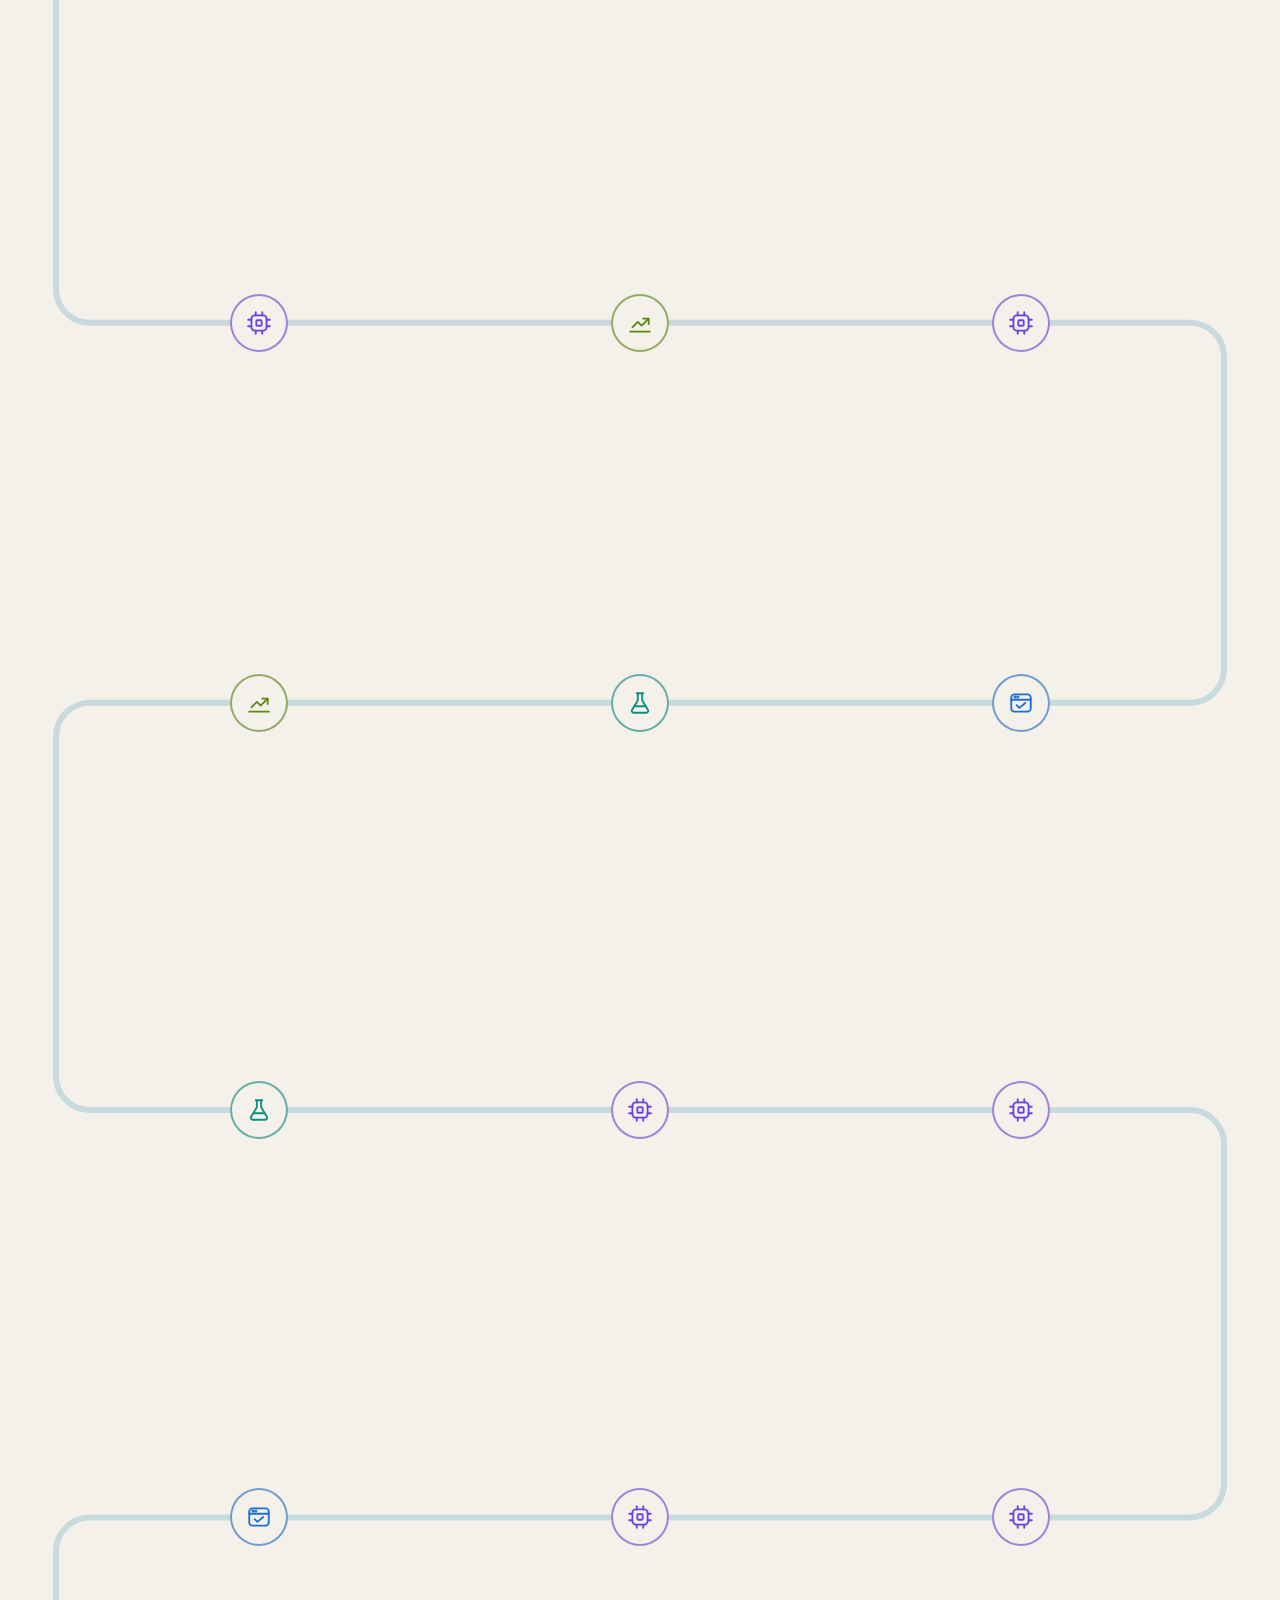
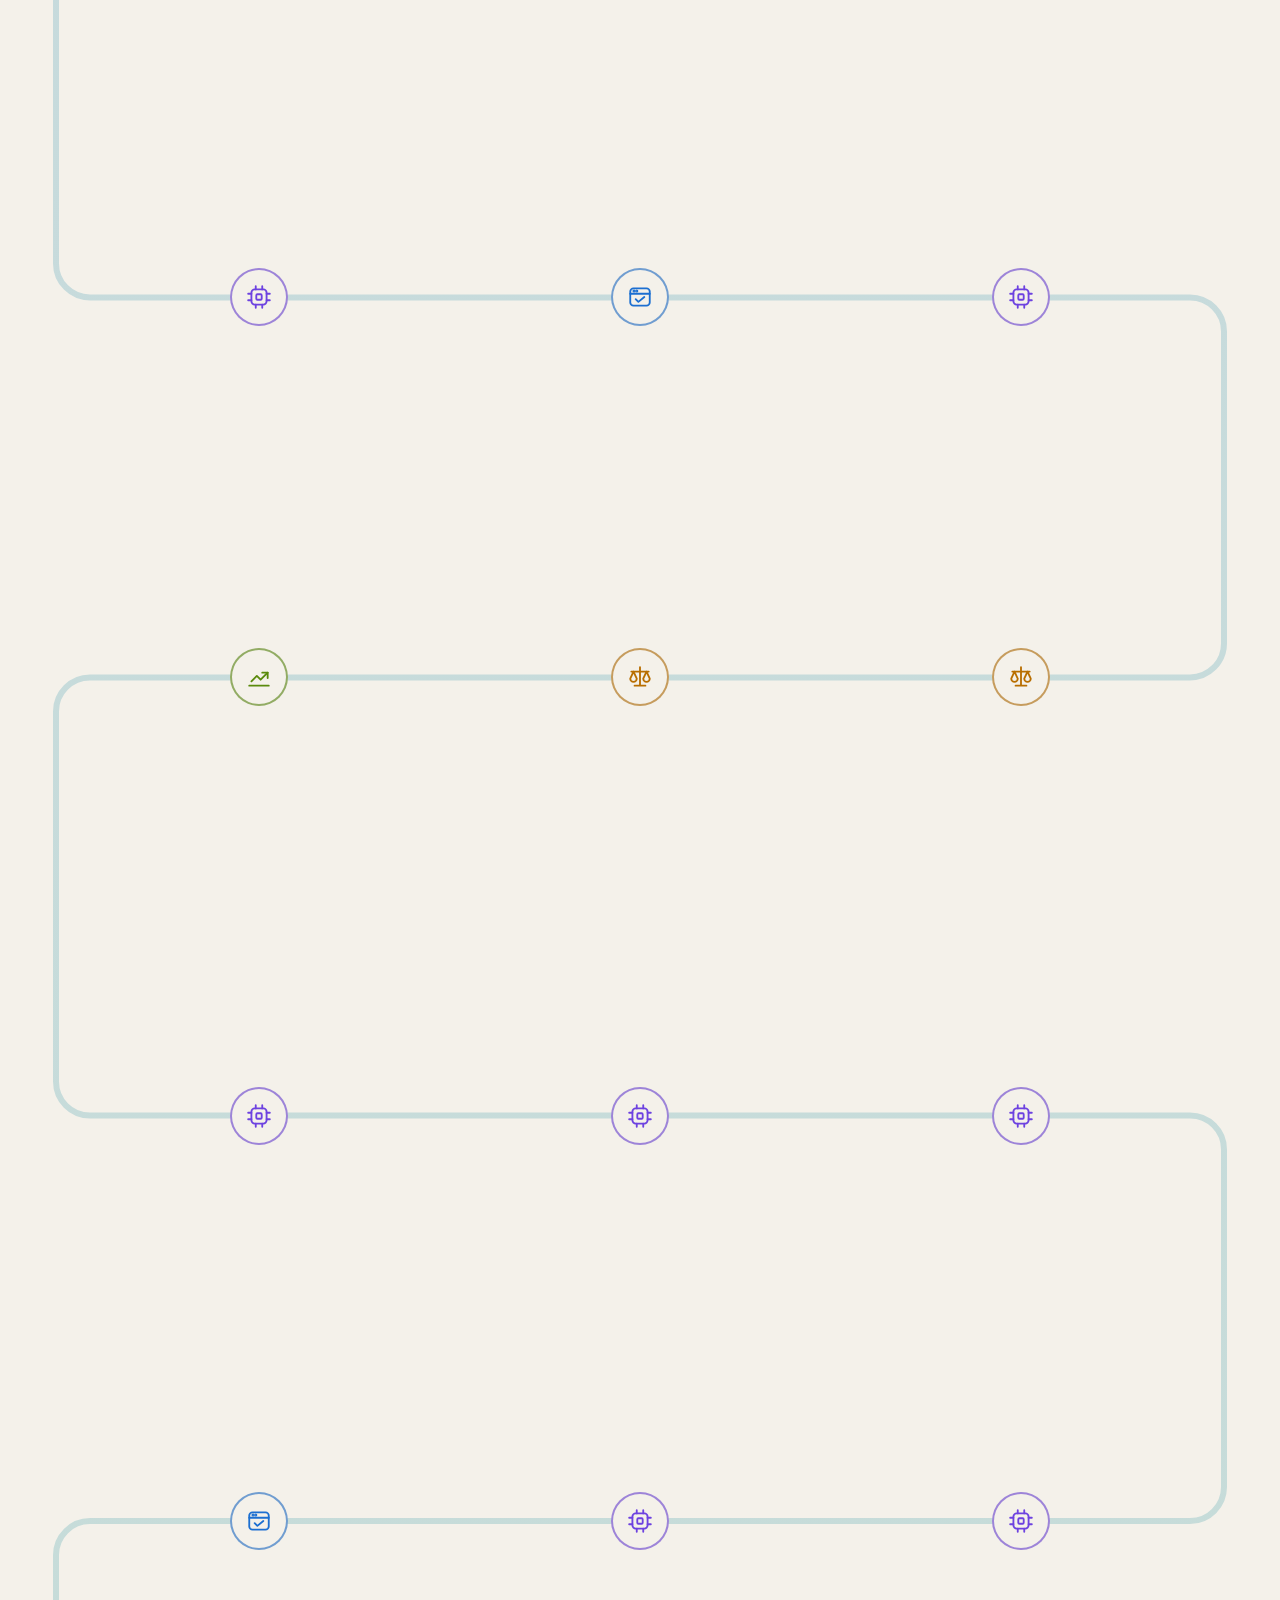
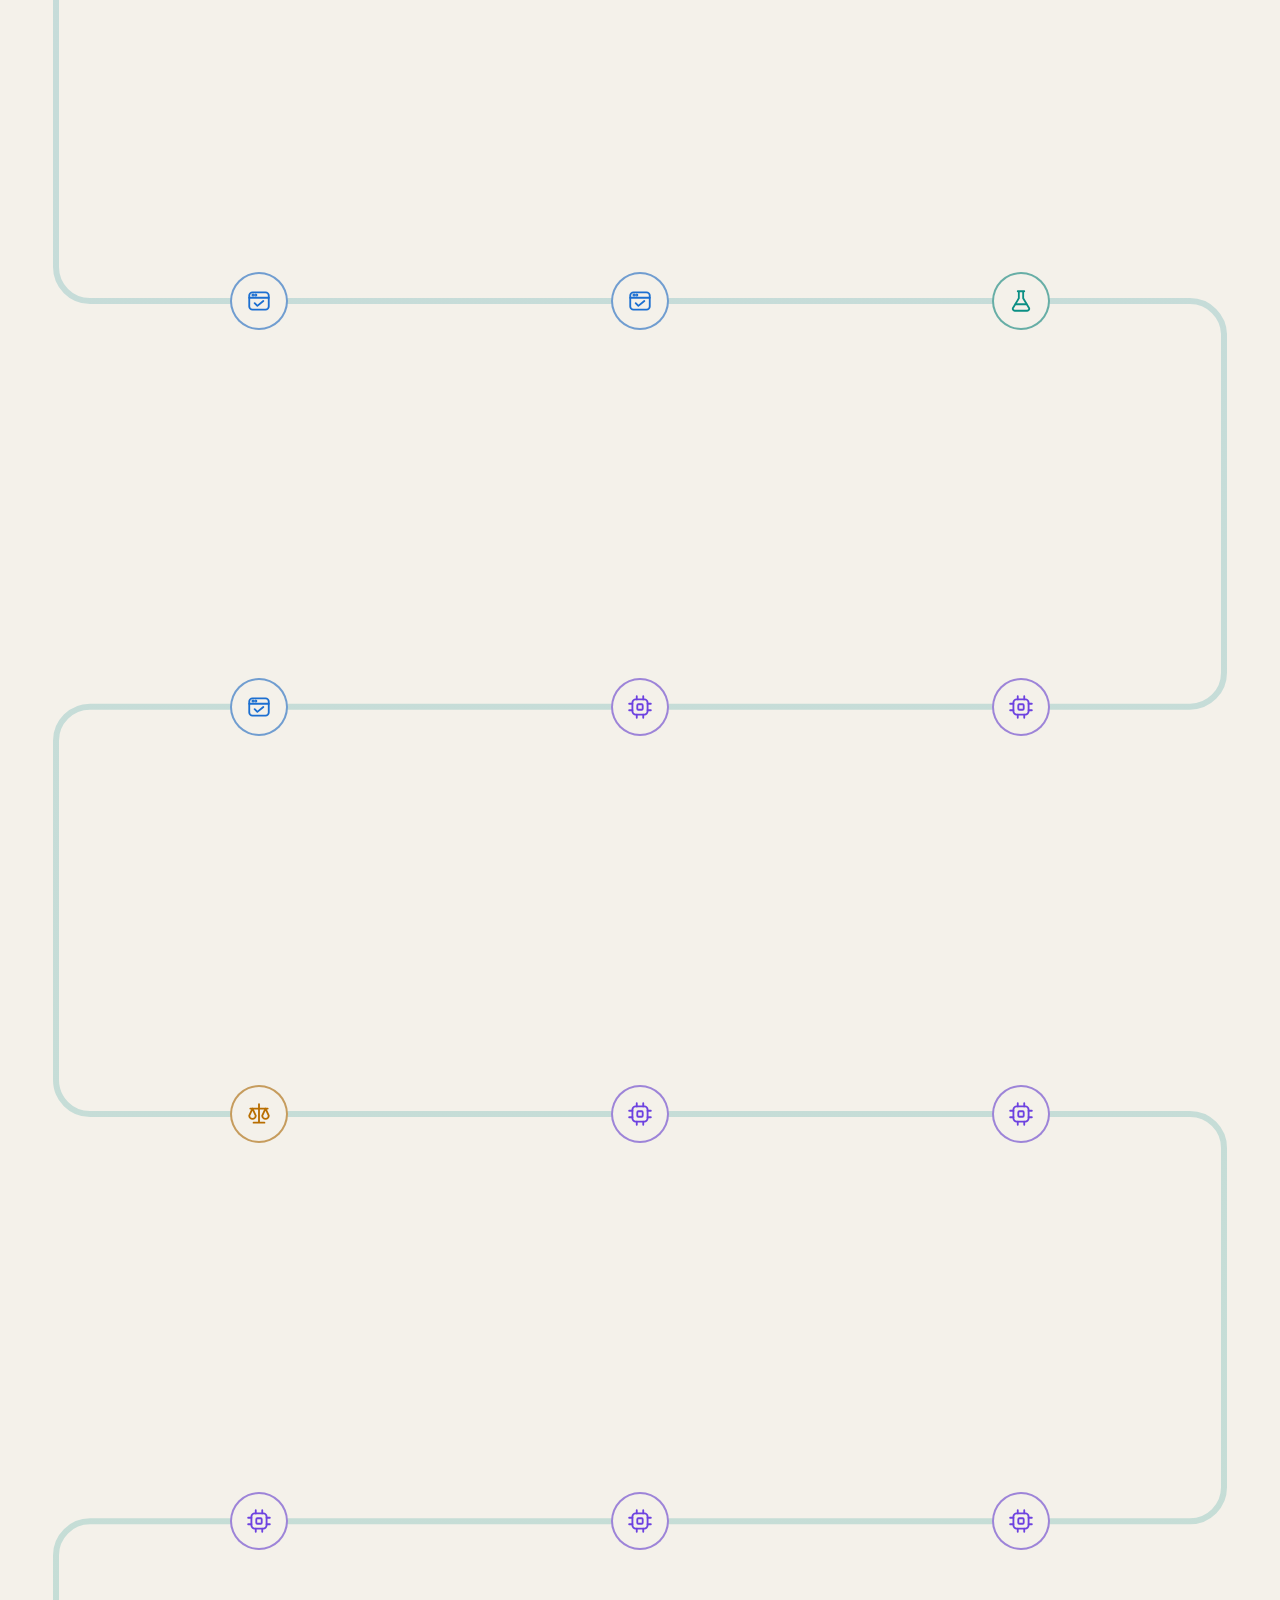
==== commit a53b76f1: "Rename the Arabic label of the Reflections page to خواطر Co-Authored-By: Claude Opus 5.5 <noreply@an" ====
--- a/index.html
+++ b/index.html
@@ -29,7 +29,7 @@
       <a data-nav="./" href="./" aria-current="page" data-i18n="navTimeline">الخط الزمني</a>
       <a data-nav="invest.html" href="invest.html" data-i18n="navInvest">الاستثمارات</a>
       <a data-nav="news.html" href="news.html"  data-i18n="navNews">آخر الأخبار</a>
-      <a data-nav="reflections.html" href="reflections.html" data-i18n="navReflections">تأملات</a>
+      <a data-nav="reflections.html" href="reflections.html" data-i18n="navReflections">خواطر</a>
     </nav>
     <div class="today"><span id="dateG"></span><span id="dateH" class="hijri"></span></div>
     <div class="actions">
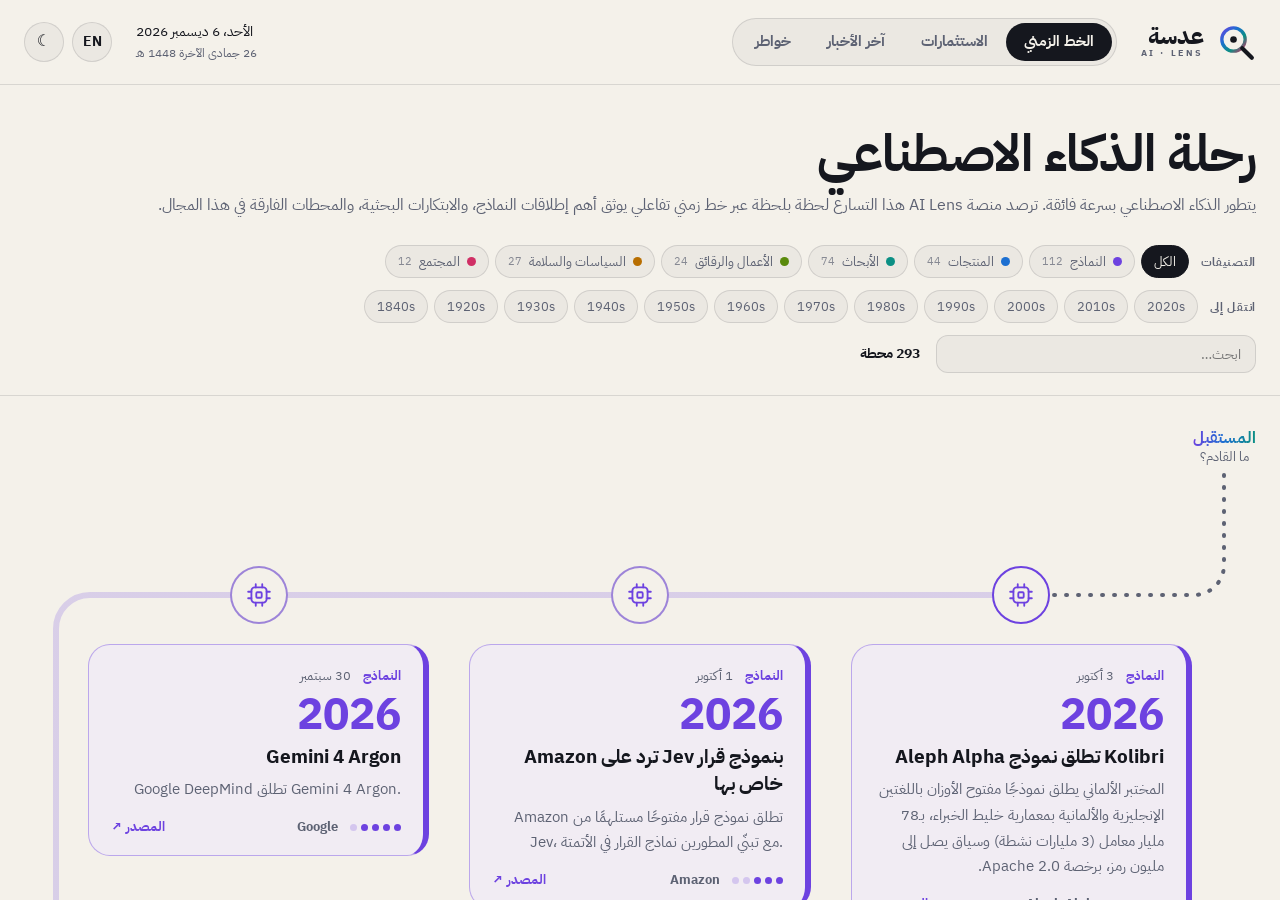
==== commit 6cb1e4ea: "Link to the GitHub repository in every footer Co-Authored-By: Claude Opus 5.5 <noreply@anthropic.com" ====
--- a/index.html
+++ b/index.html
@@ -66,6 +66,7 @@
     
     <p class="muted" data-i18n="credits"></p>
     <p class="muted" data-i18n="footer"></p>
+    <p class="muted repo-link"><a href="https://github.com/maghrebme/ai-lens" target="_blank" rel="noopener noreferrer"><svg viewBox="0 0 24 24" fill="none" stroke="currentColor" stroke-width="2" stroke-linecap="round" stroke-linejoin="round" aria-hidden="true"><path d="m16 18 6-6-6-6M8 6l-6 6 6 6"/></svg><span data-i18n="repoLink">المشروع مفتوح المصدر على GitHub</span></a></p>
   </footer>
   <button id="toTop" class="to-top" type="button" data-i18n-label="toTop" hidden>
     <svg viewBox="0 0 24 24" fill="none" stroke="currentColor" stroke-width="2.2" stroke-linecap="round" stroke-linejoin="round" aria-hidden="true"><path d="M12 19V5M5 12l7-7 7 7"/></svg>
--- a/assets/css/app.css
+++ b/assets/css/app.css
@@ -285,6 +285,9 @@
 .foot { margin-top: 40px; padding: 24px var(--gutter) 40px; border-top: 1px solid var(--line); font-size: .84rem; }
 .foot-row { display: flex; align-items: center; gap: 14px; flex-wrap: wrap; }
 .foot p { margin: 8px 0 0; }
+.repo-link a { display: inline-flex; align-items: center; gap: 6px; color: inherit; text-decoration: underline; text-underline-offset: 3px; }
+.repo-link a:hover { color: var(--text); }
+.repo-link svg { width: 15px; height: 15px; flex: none; }
 
 
 /* ── sources & references dialog ────────────────────────── */
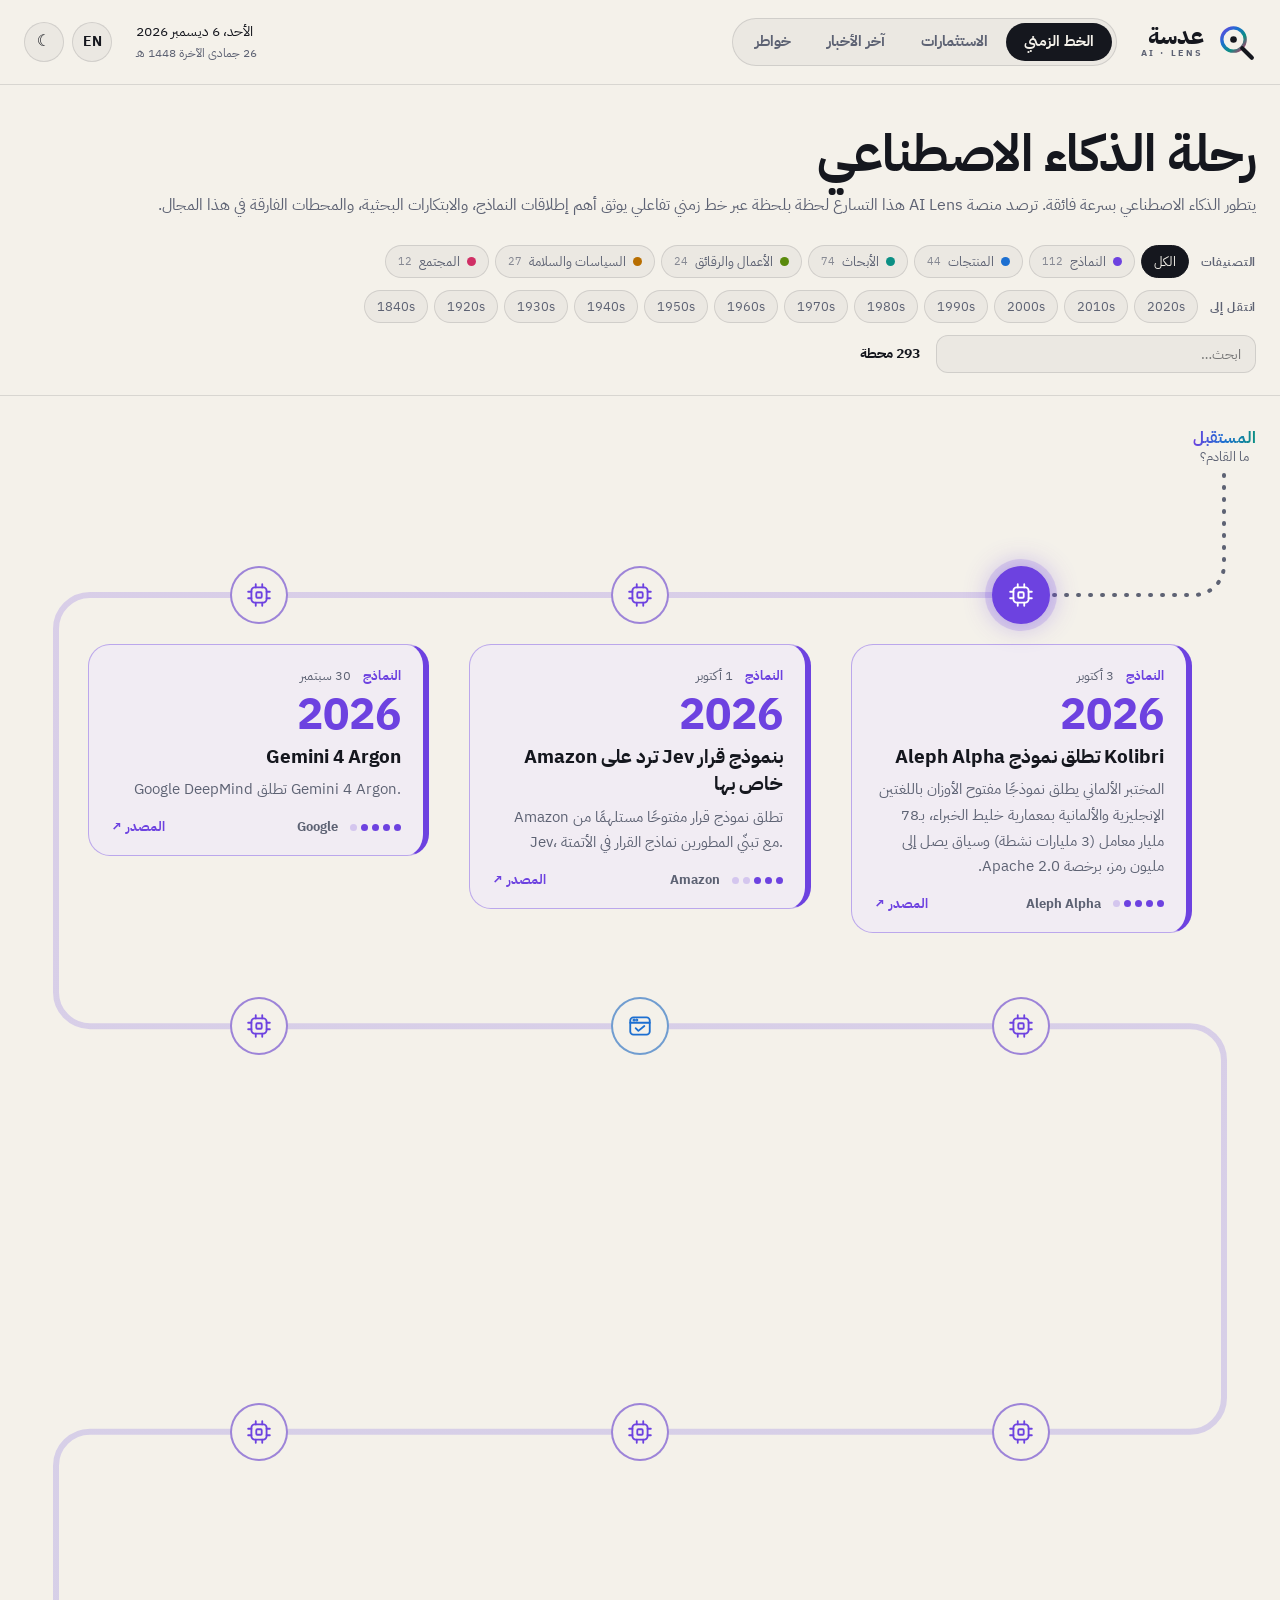
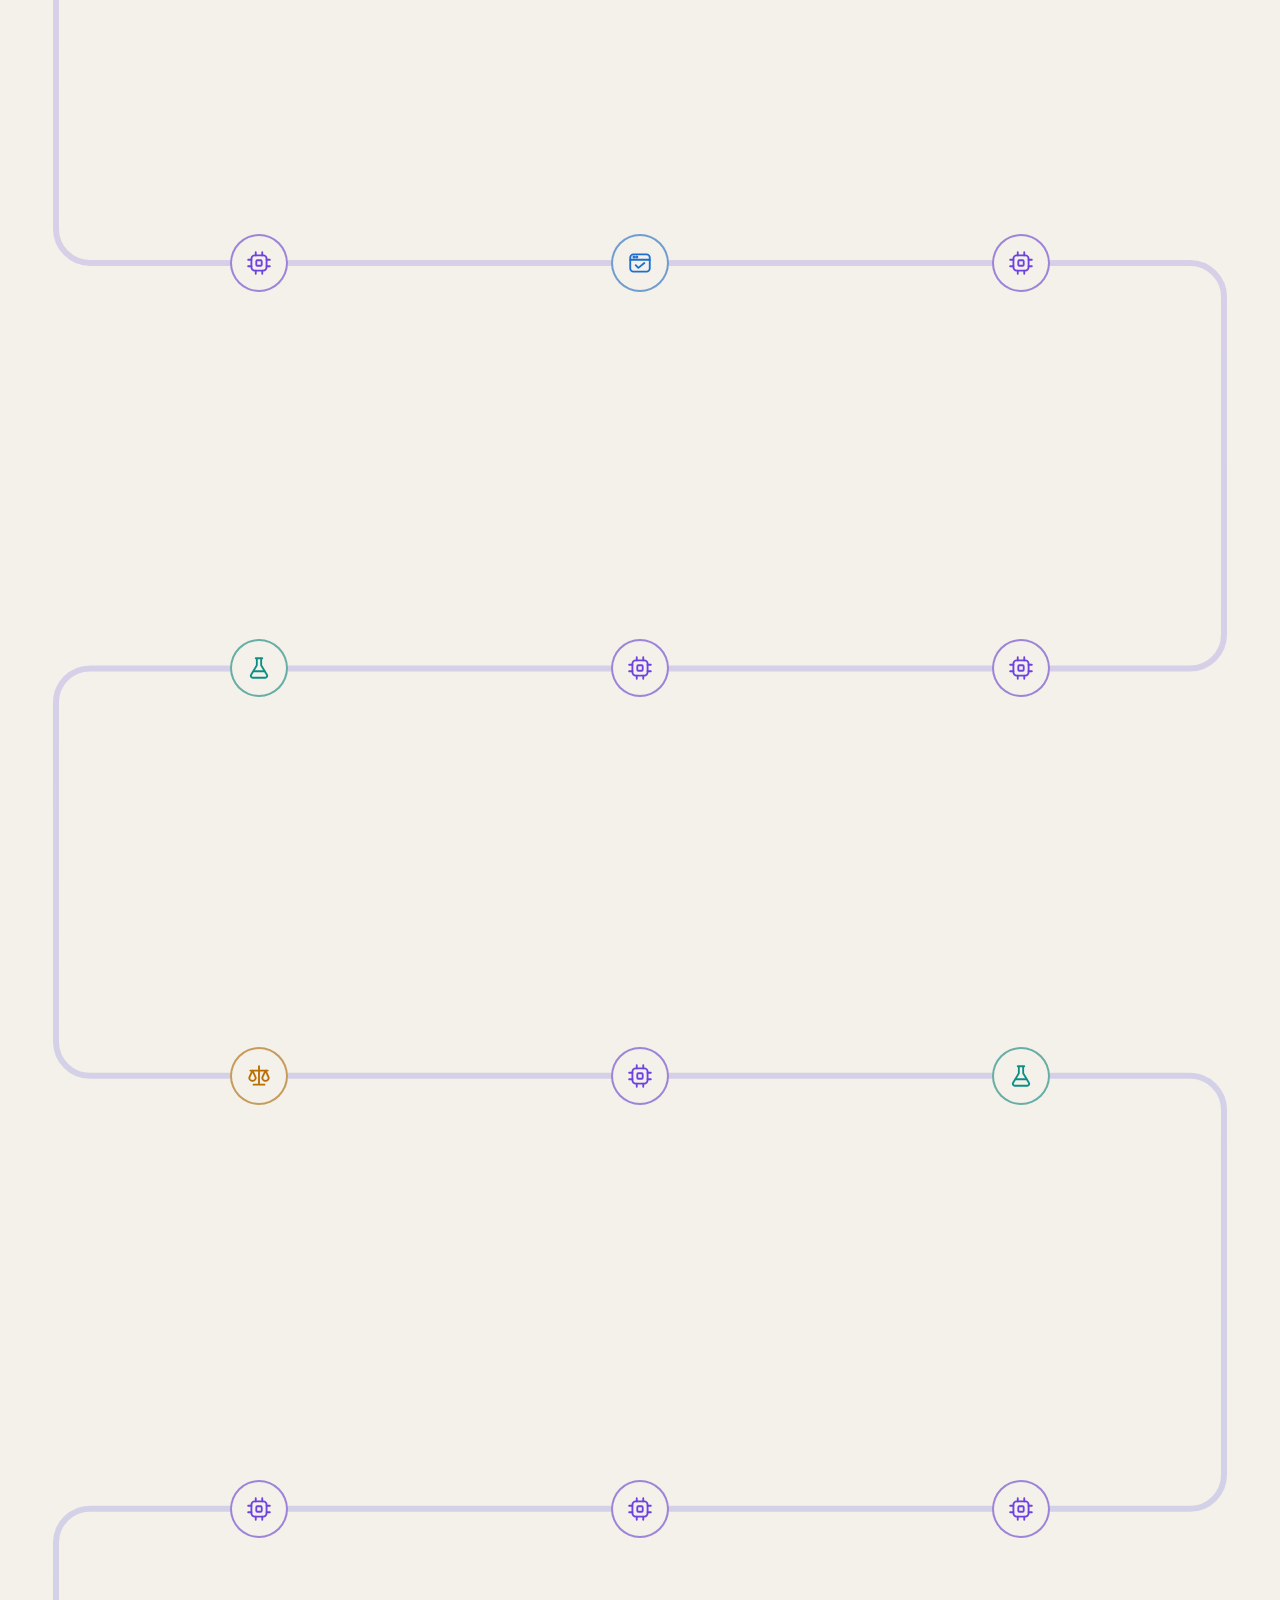
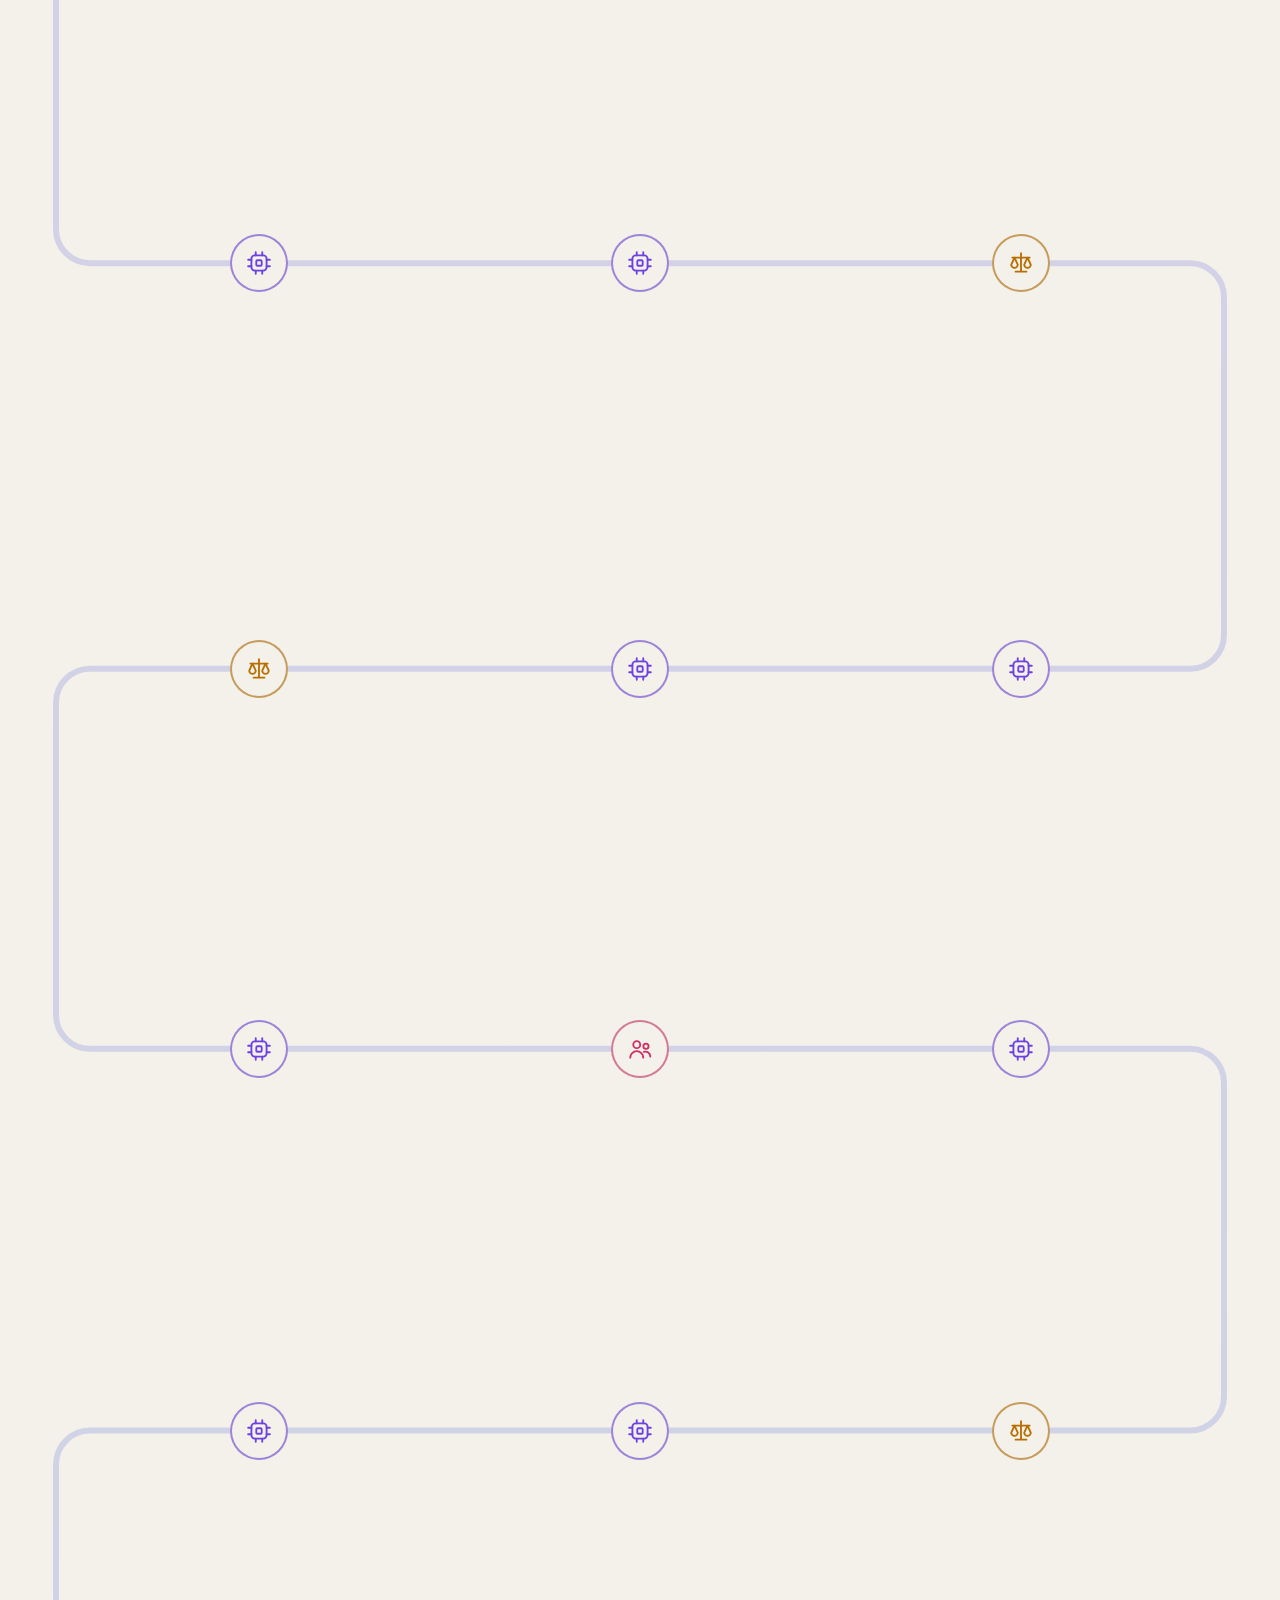
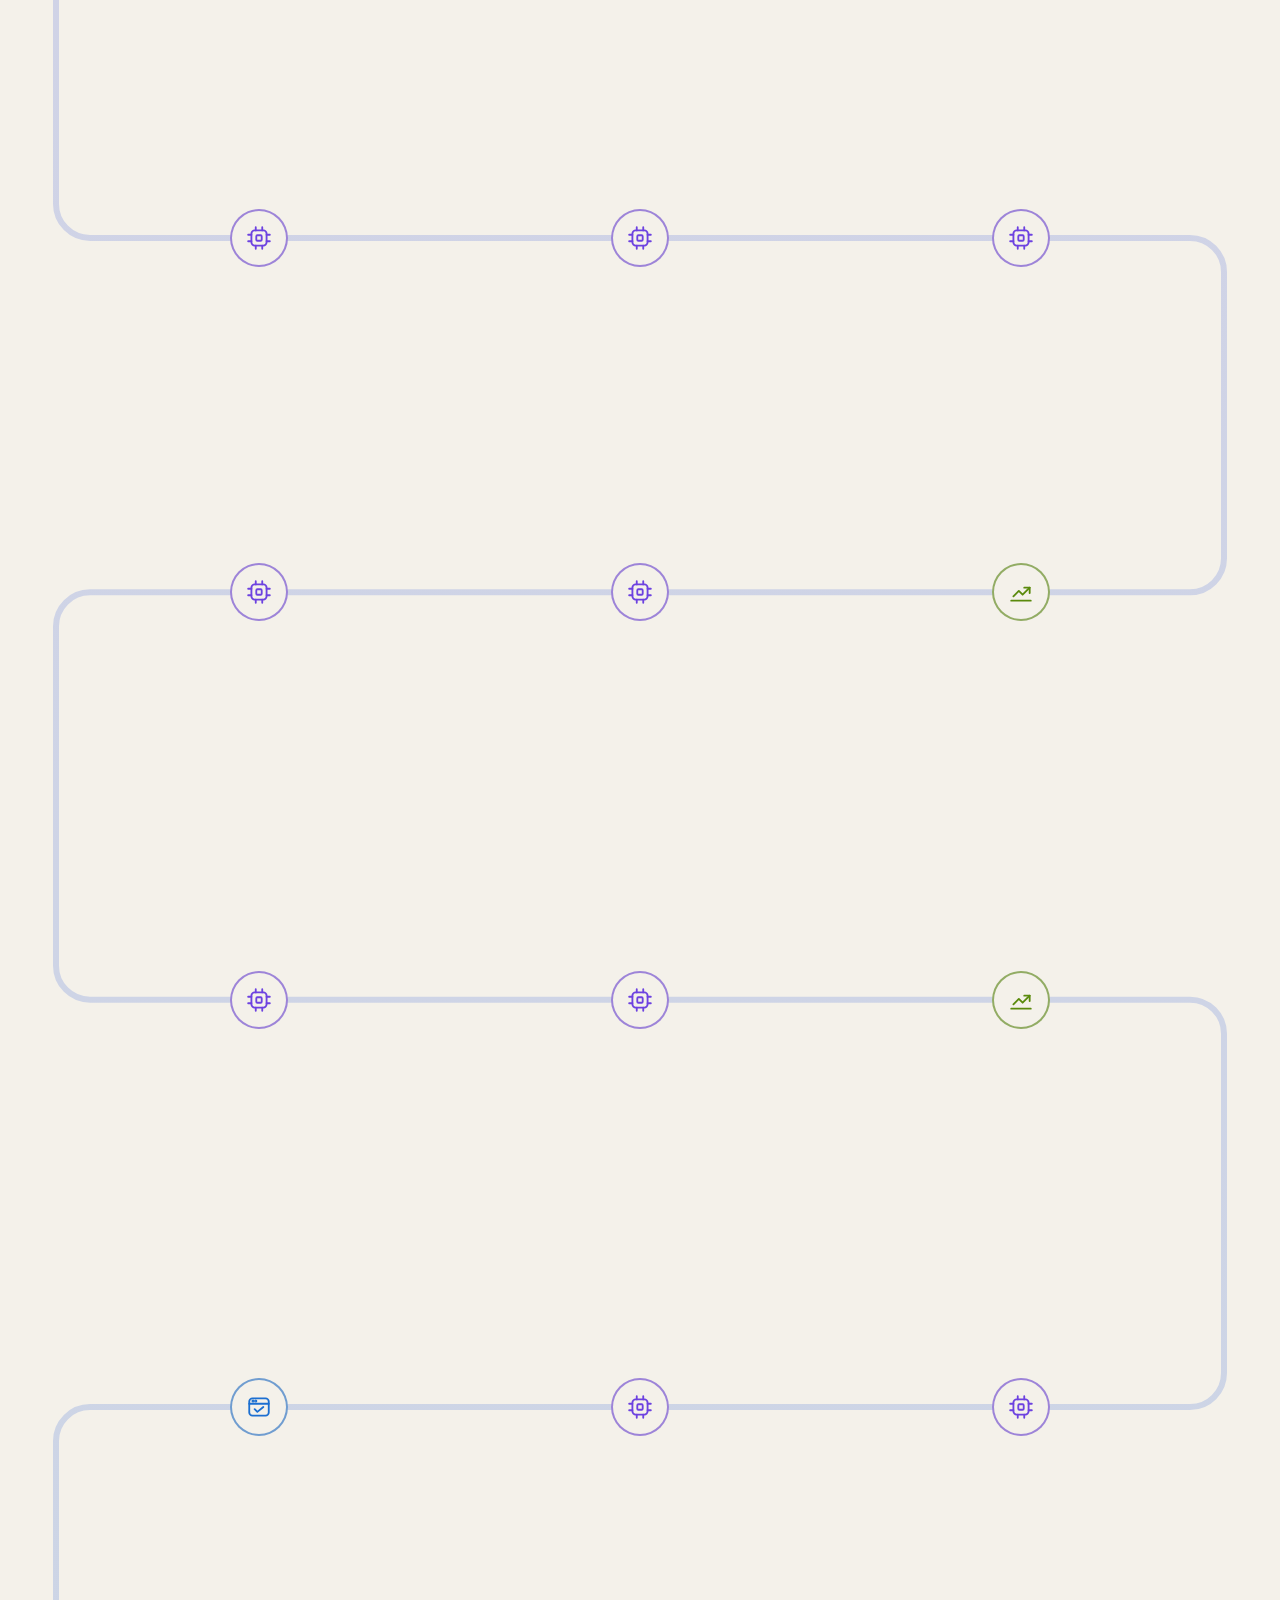
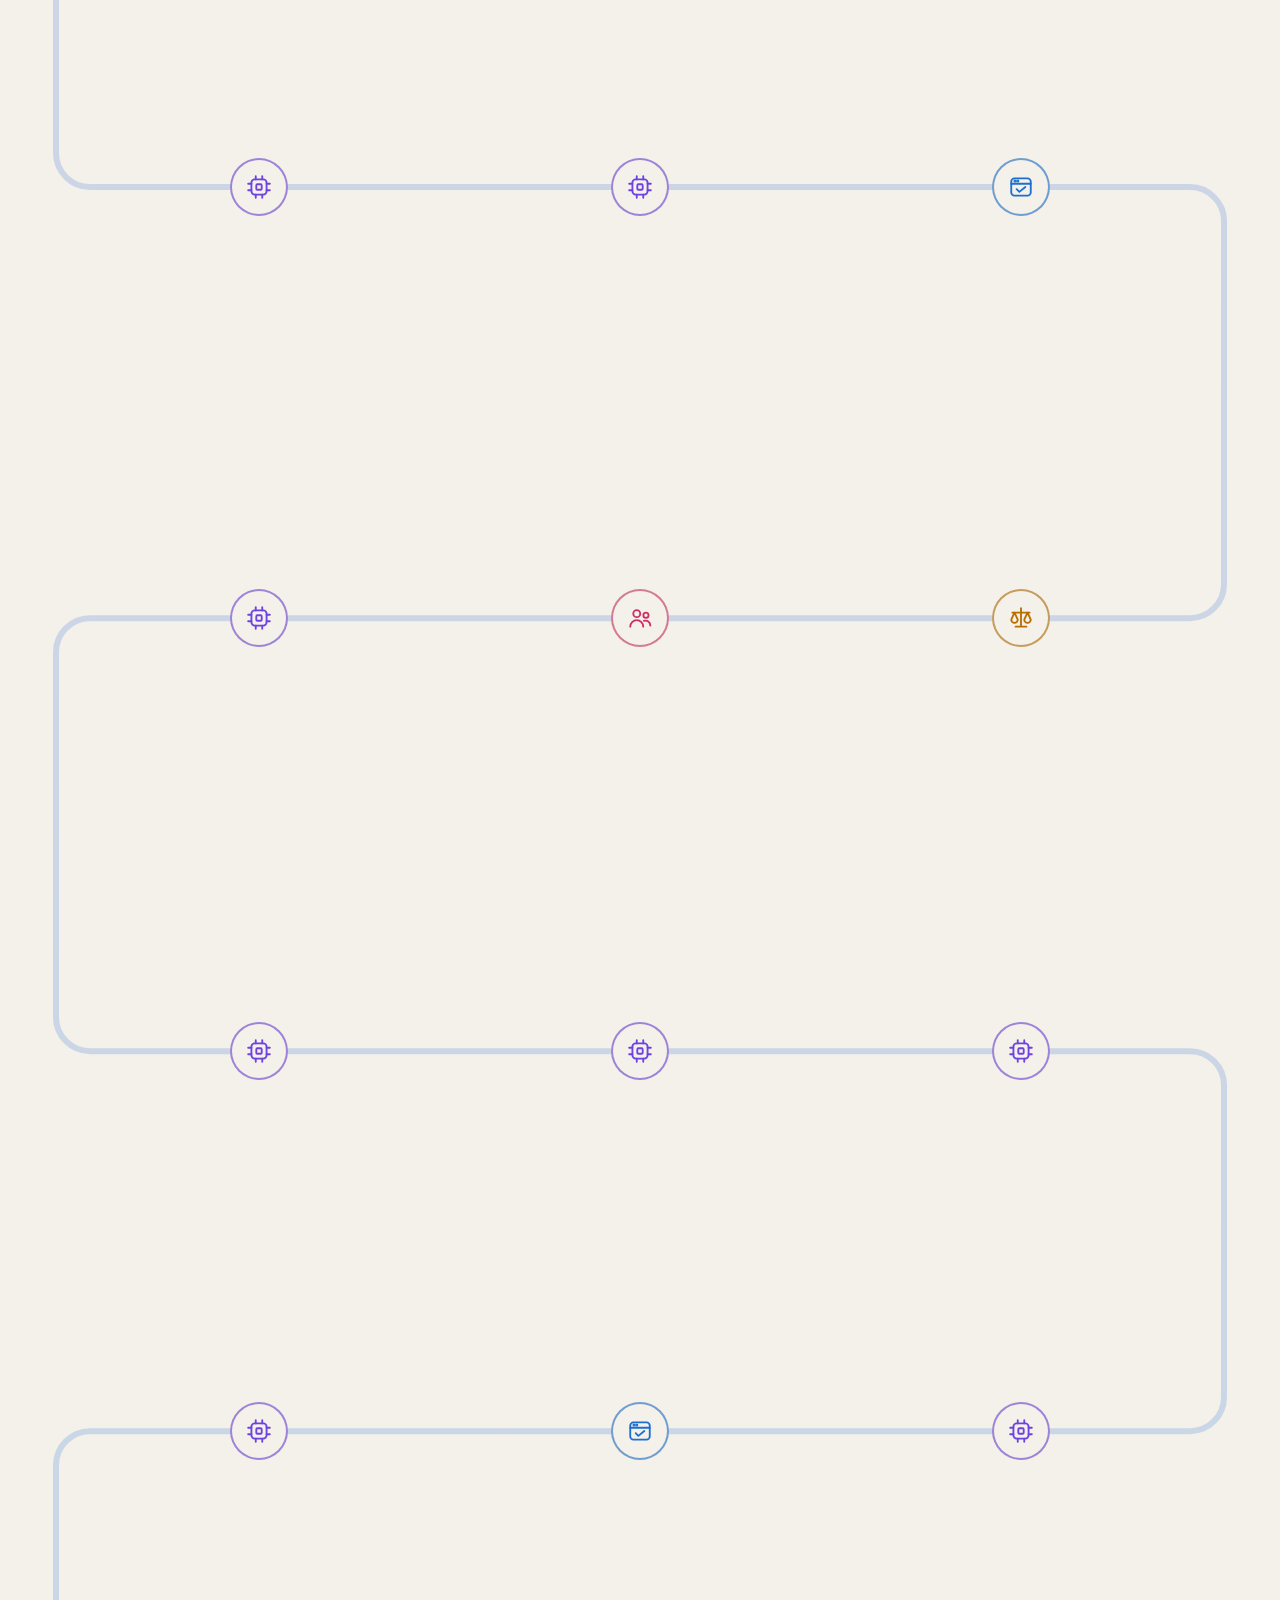
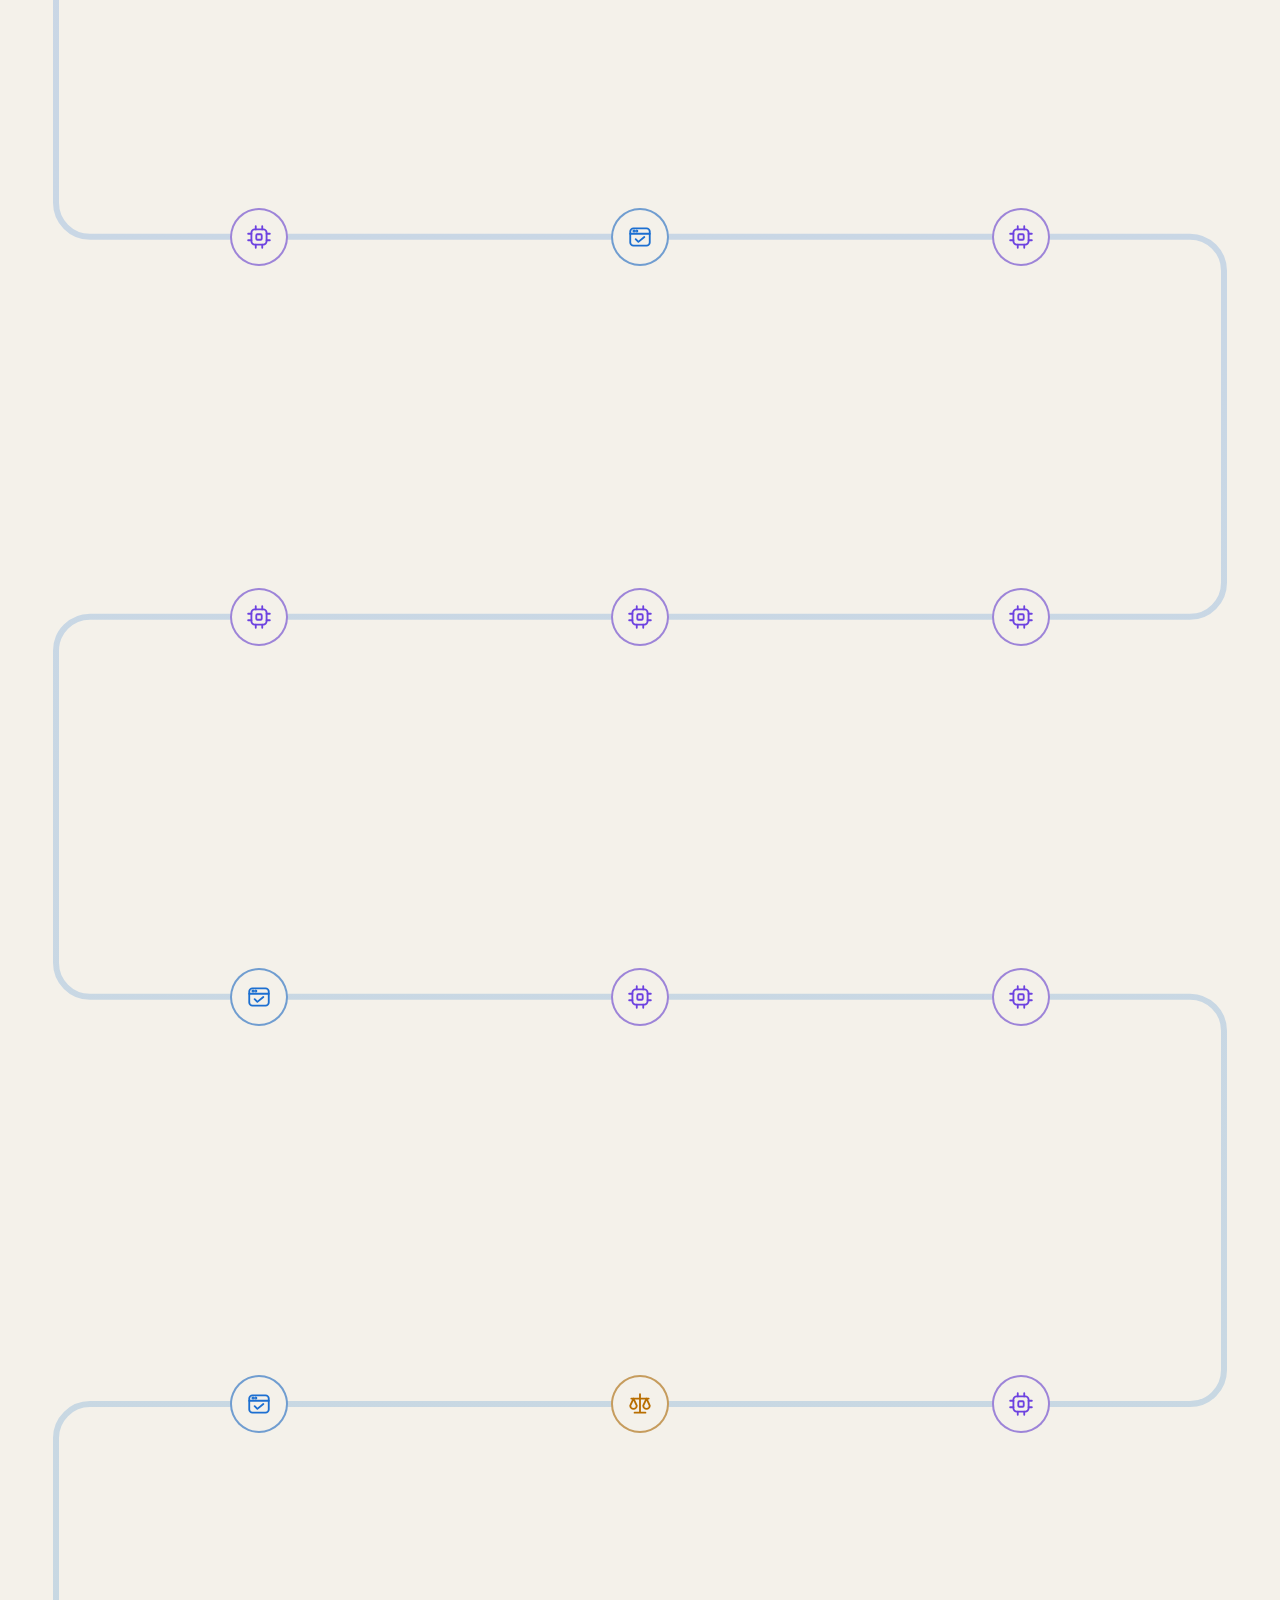
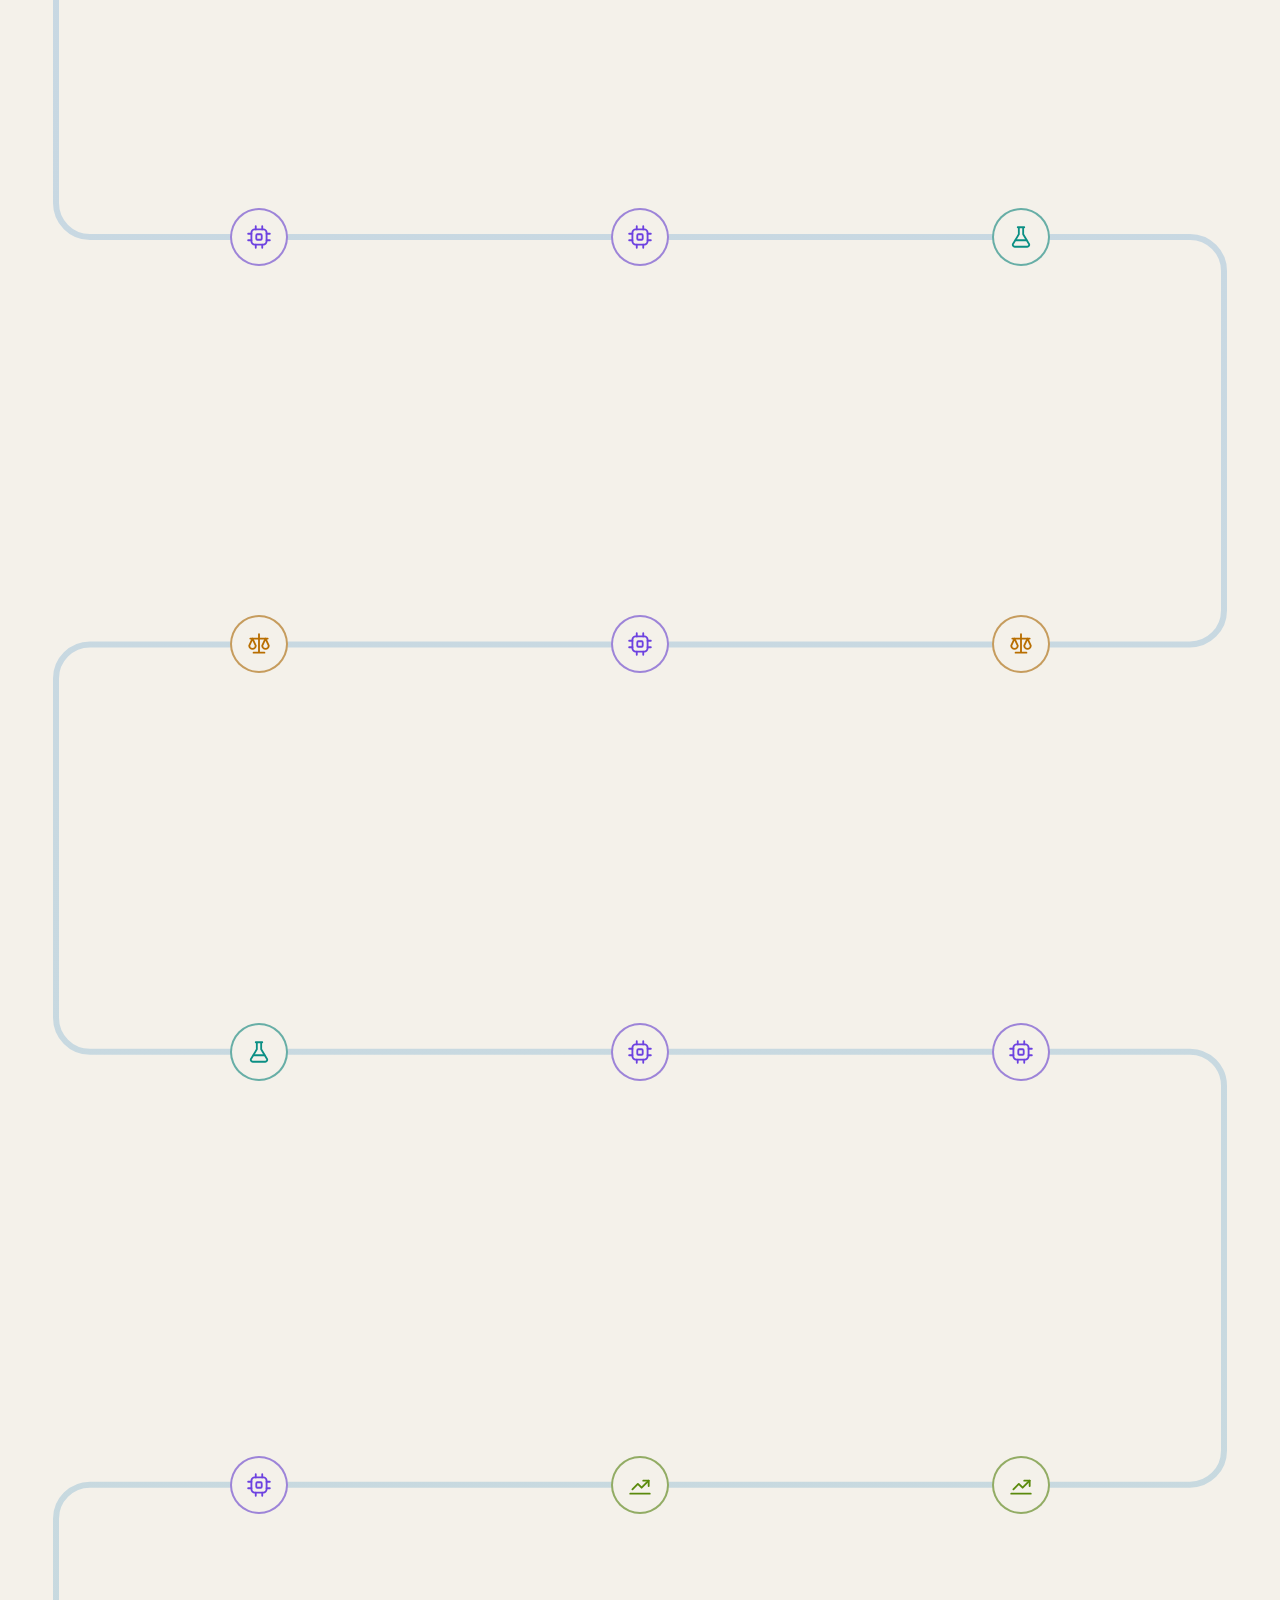
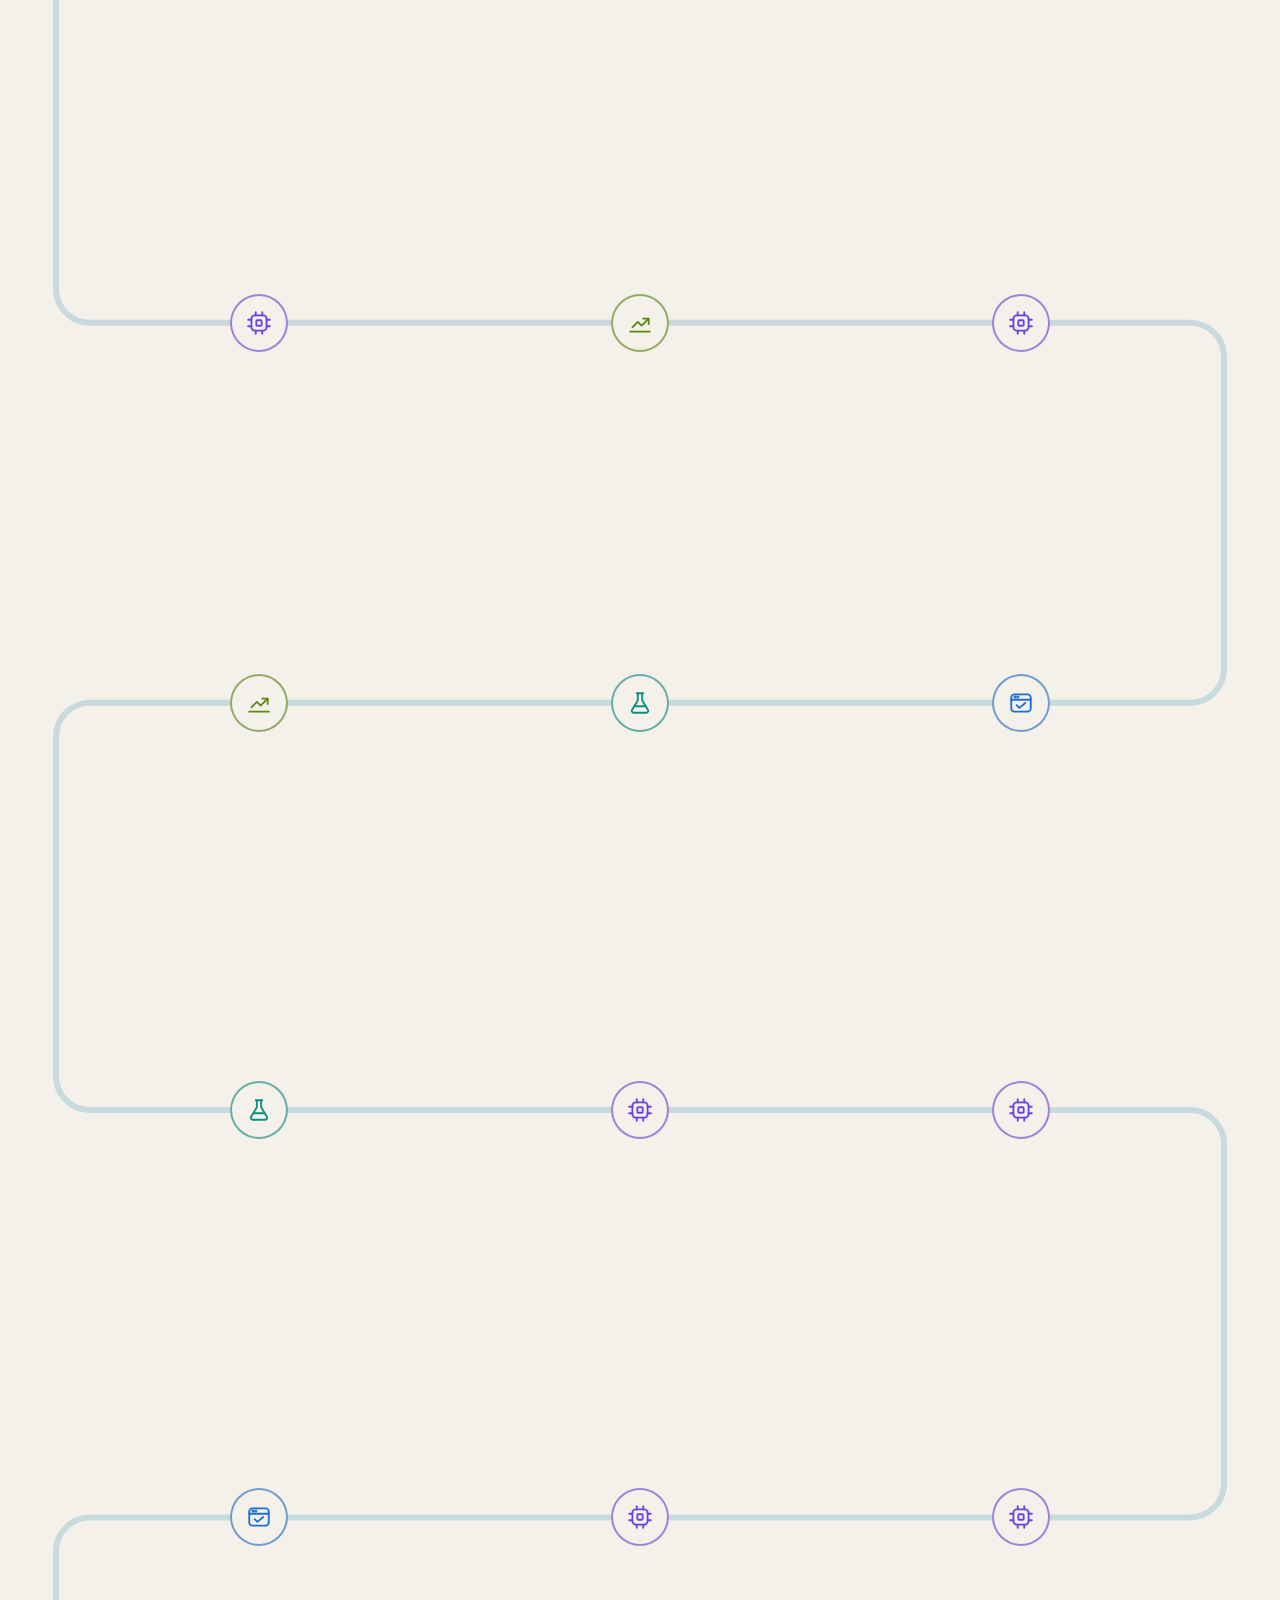
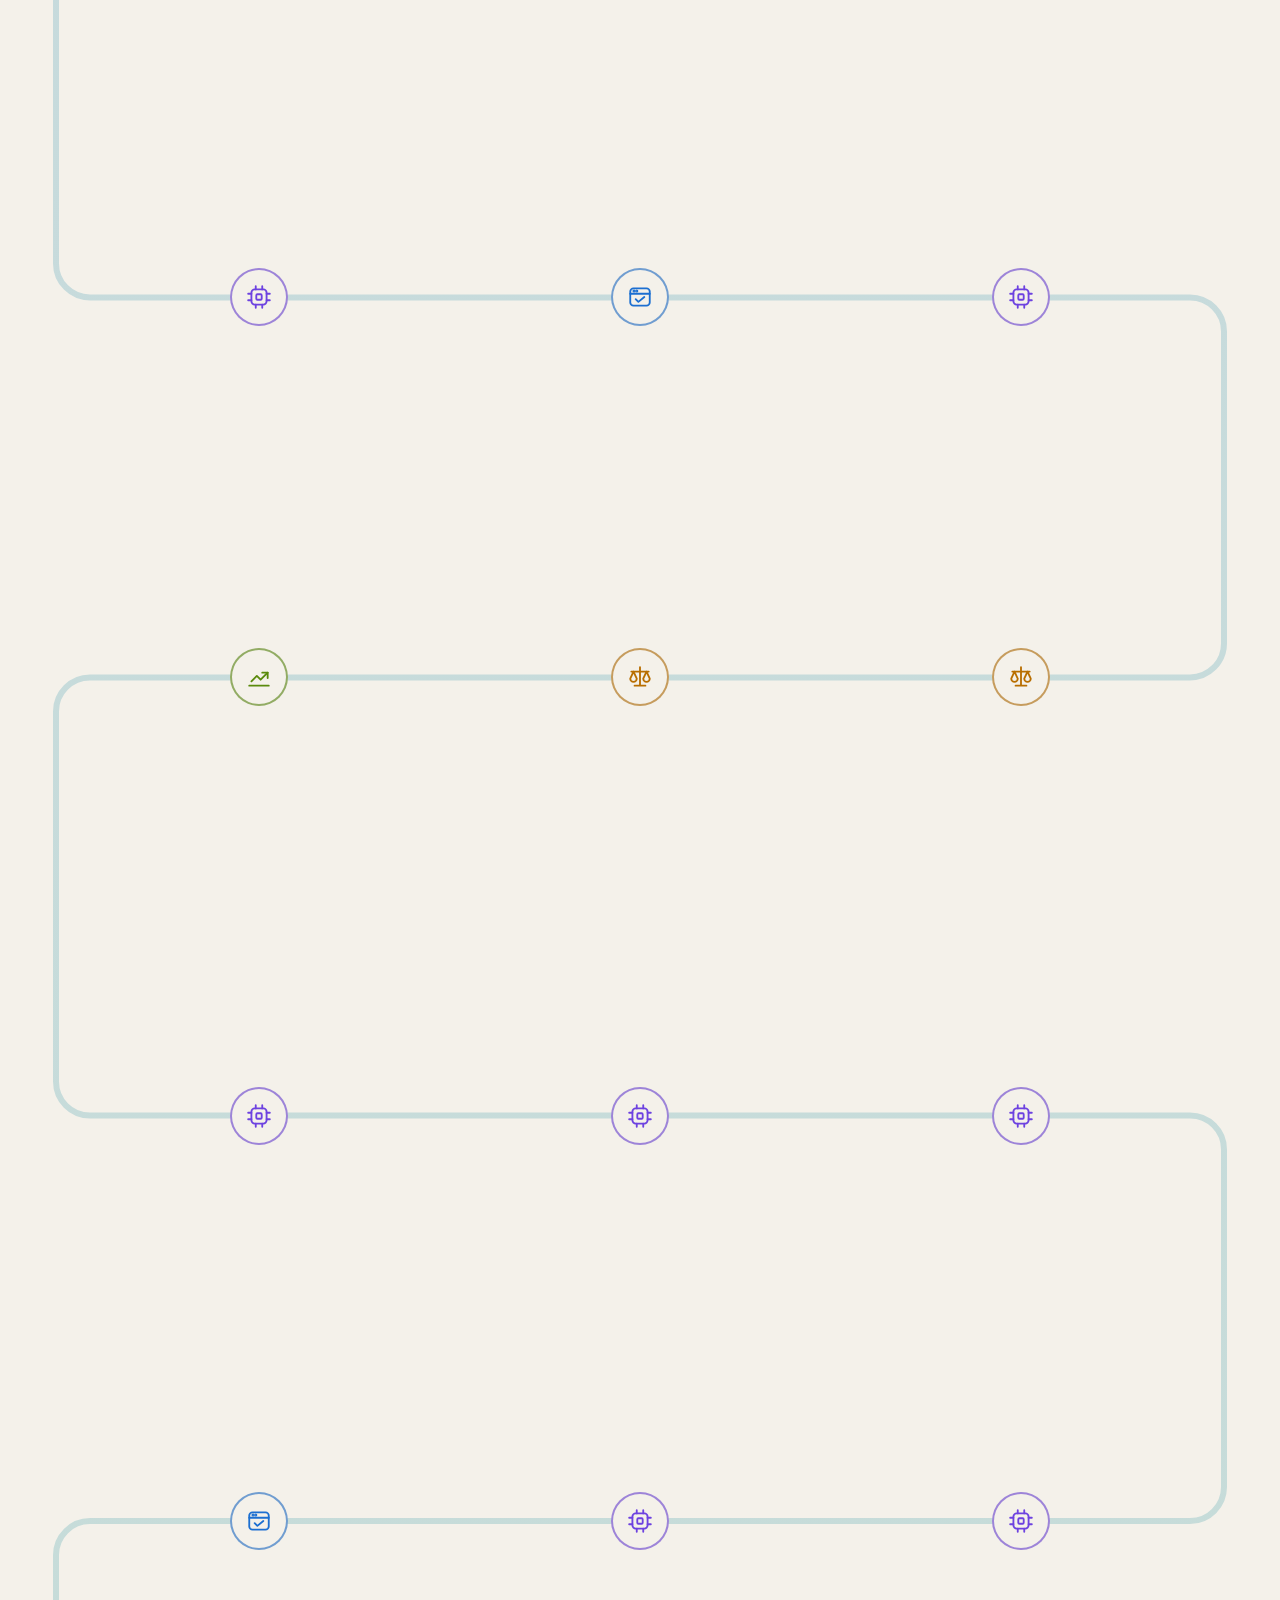
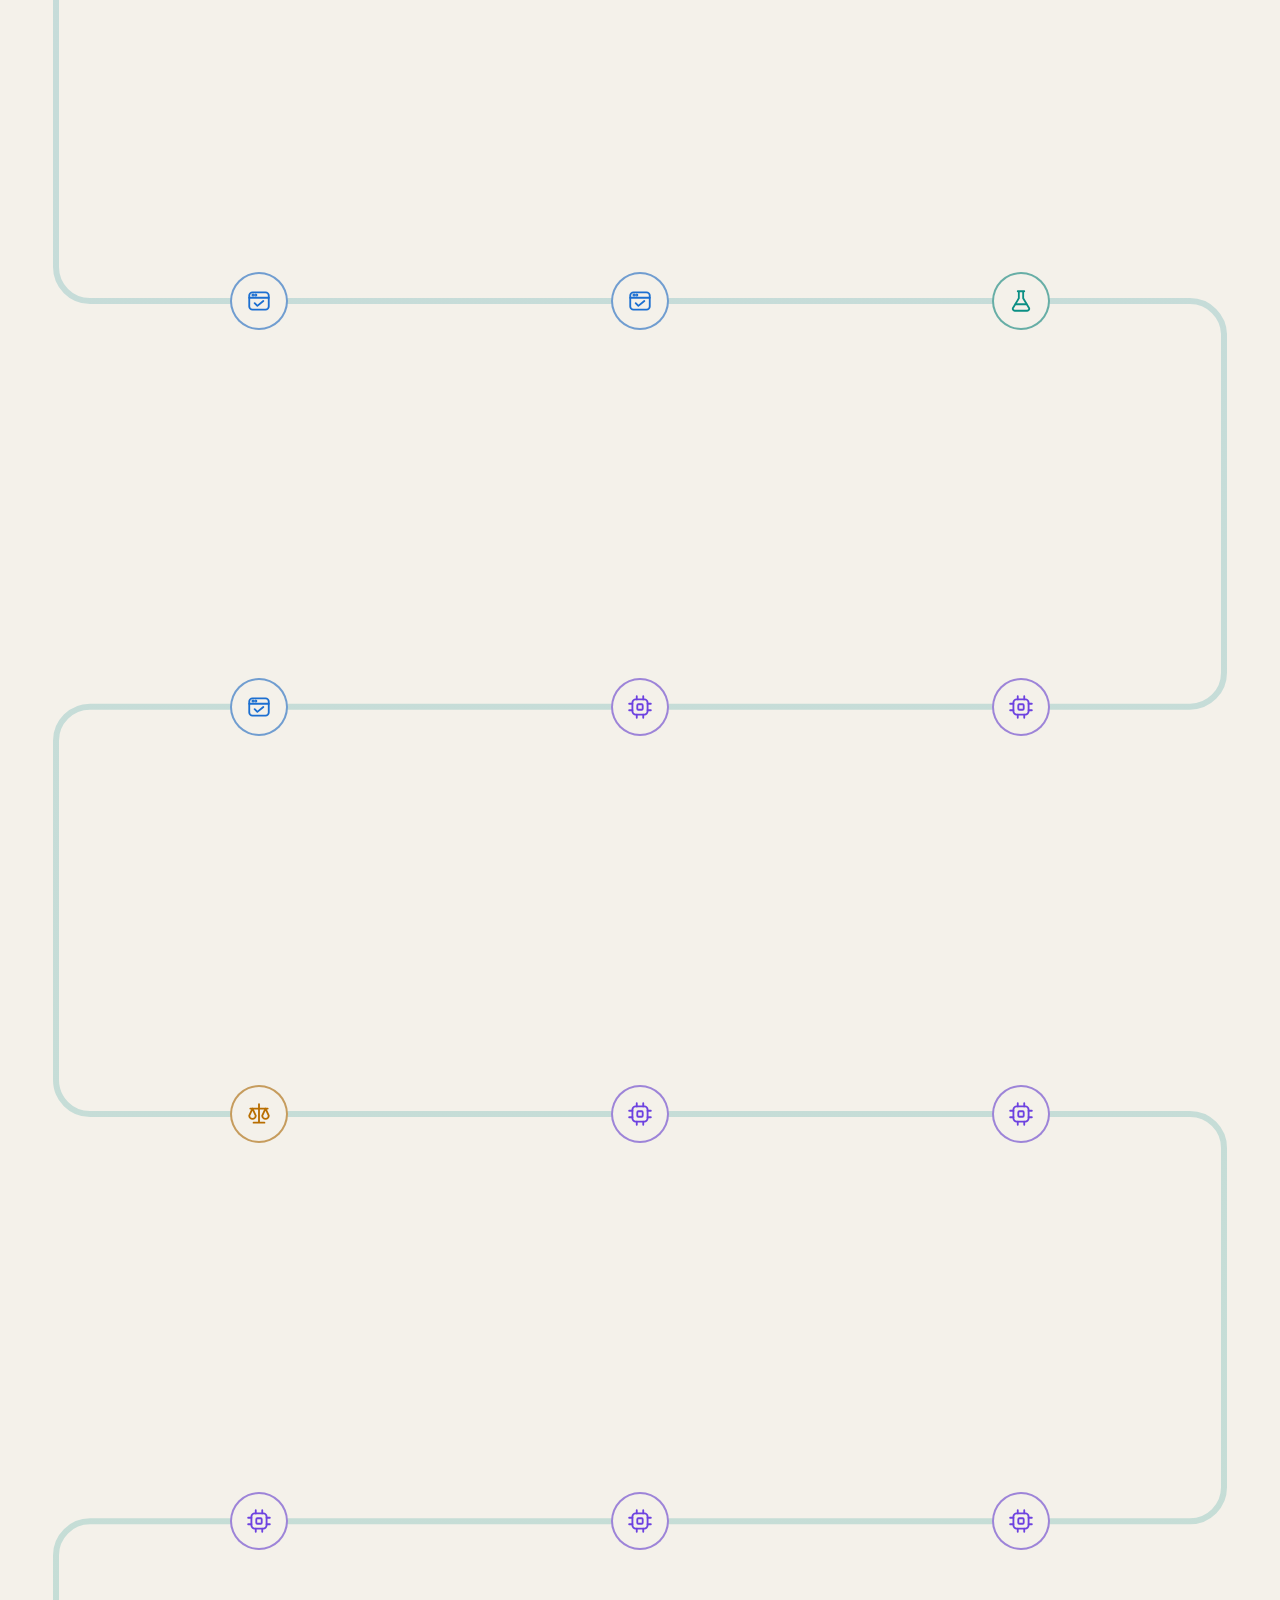
==== commit 302b23fa: "Add the developer credit to every footer Co-Authored-By: Claude Opus 5.5 <noreply@anthropic.com>" ====
--- a/index.html
+++ b/index.html
@@ -66,6 +66,7 @@
     
     <p class="muted" data-i18n="credits"></p>
     <p class="muted" data-i18n="footer"></p>
+    <p class="muted" data-i18n="madeBy">تم تطوير الموقع من طرف محسن حجي باستخدام كلود</p>
     <p class="muted repo-link"><a href="https://github.com/maghrebme/ai-lens" target="_blank" rel="noopener noreferrer"><svg viewBox="0 0 24 24" fill="none" stroke="currentColor" stroke-width="2" stroke-linecap="round" stroke-linejoin="round" aria-hidden="true"><path d="m16 18 6-6-6-6M8 6l-6 6 6 6"/></svg><span data-i18n="repoLink">المشروع مفتوح المصدر على GitHub</span></a></p>
   </footer>
   <button id="toTop" class="to-top" type="button" data-i18n-label="toTop" hidden>
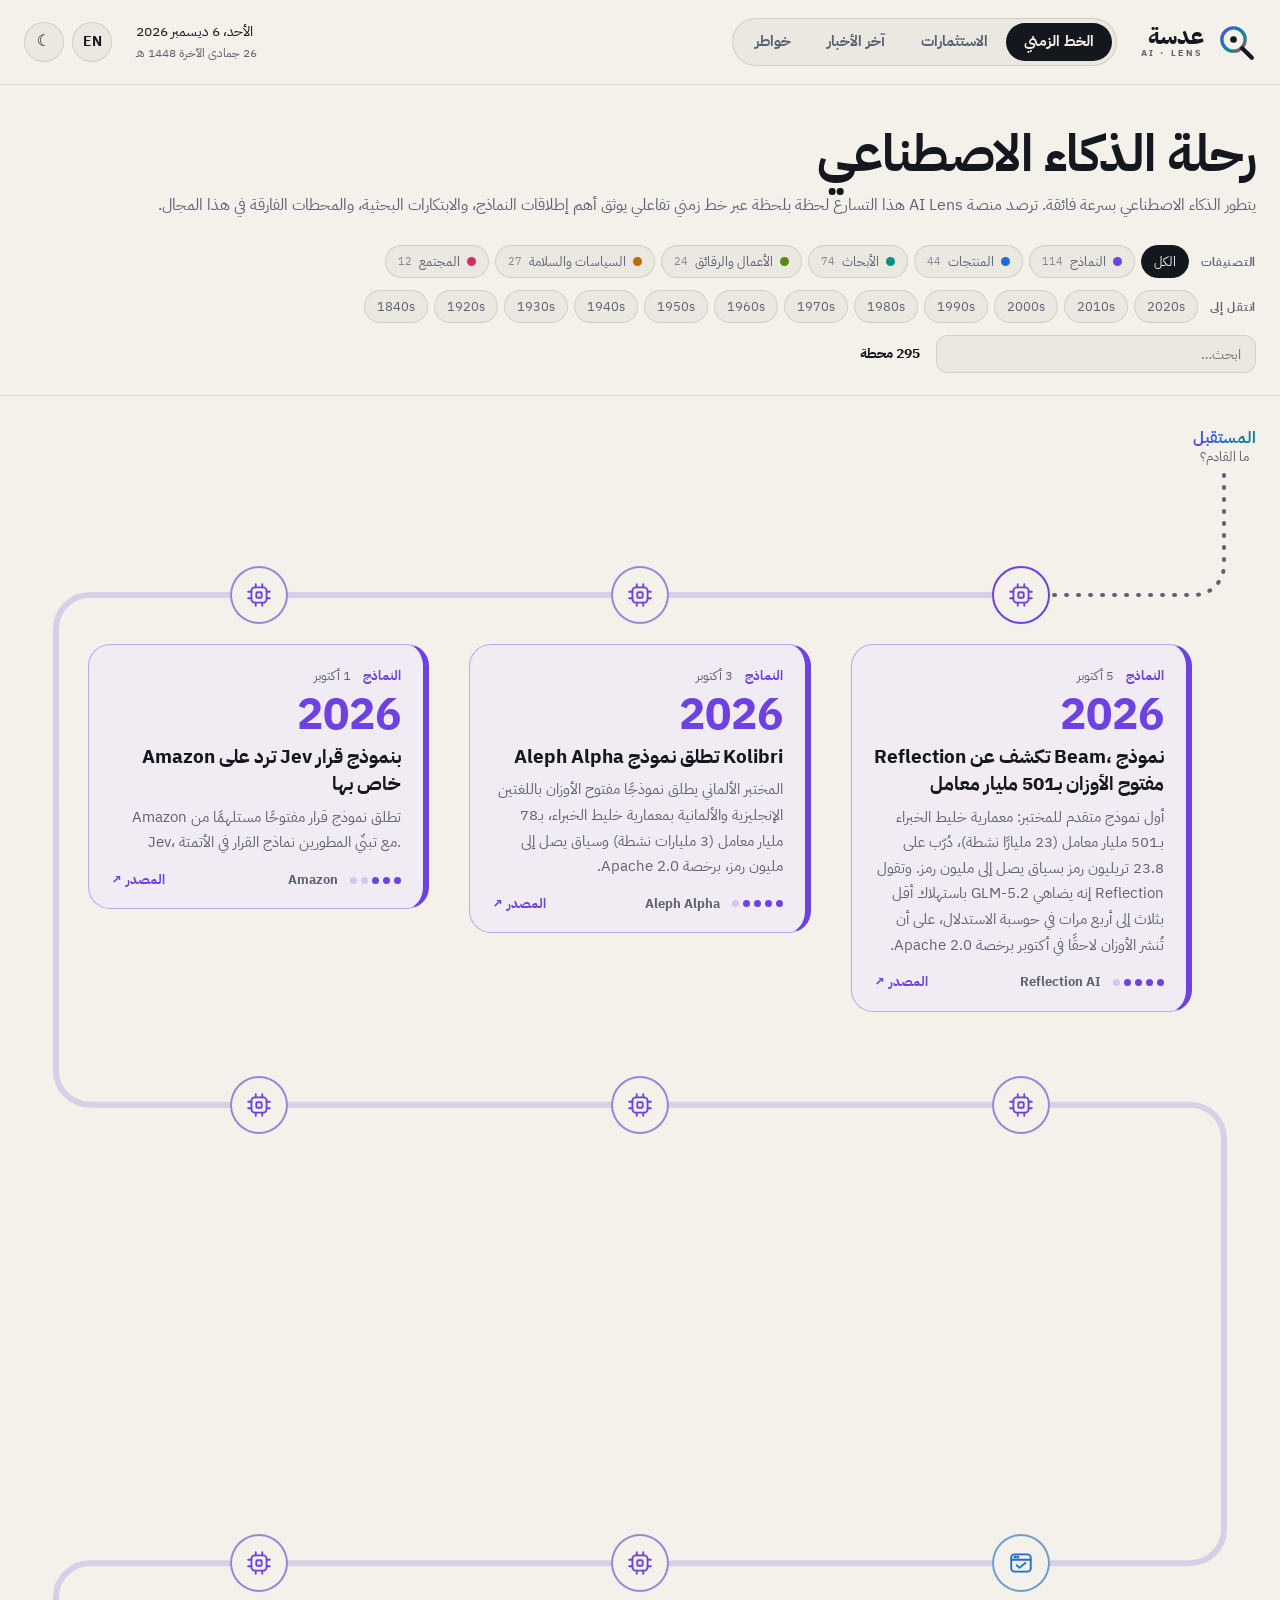
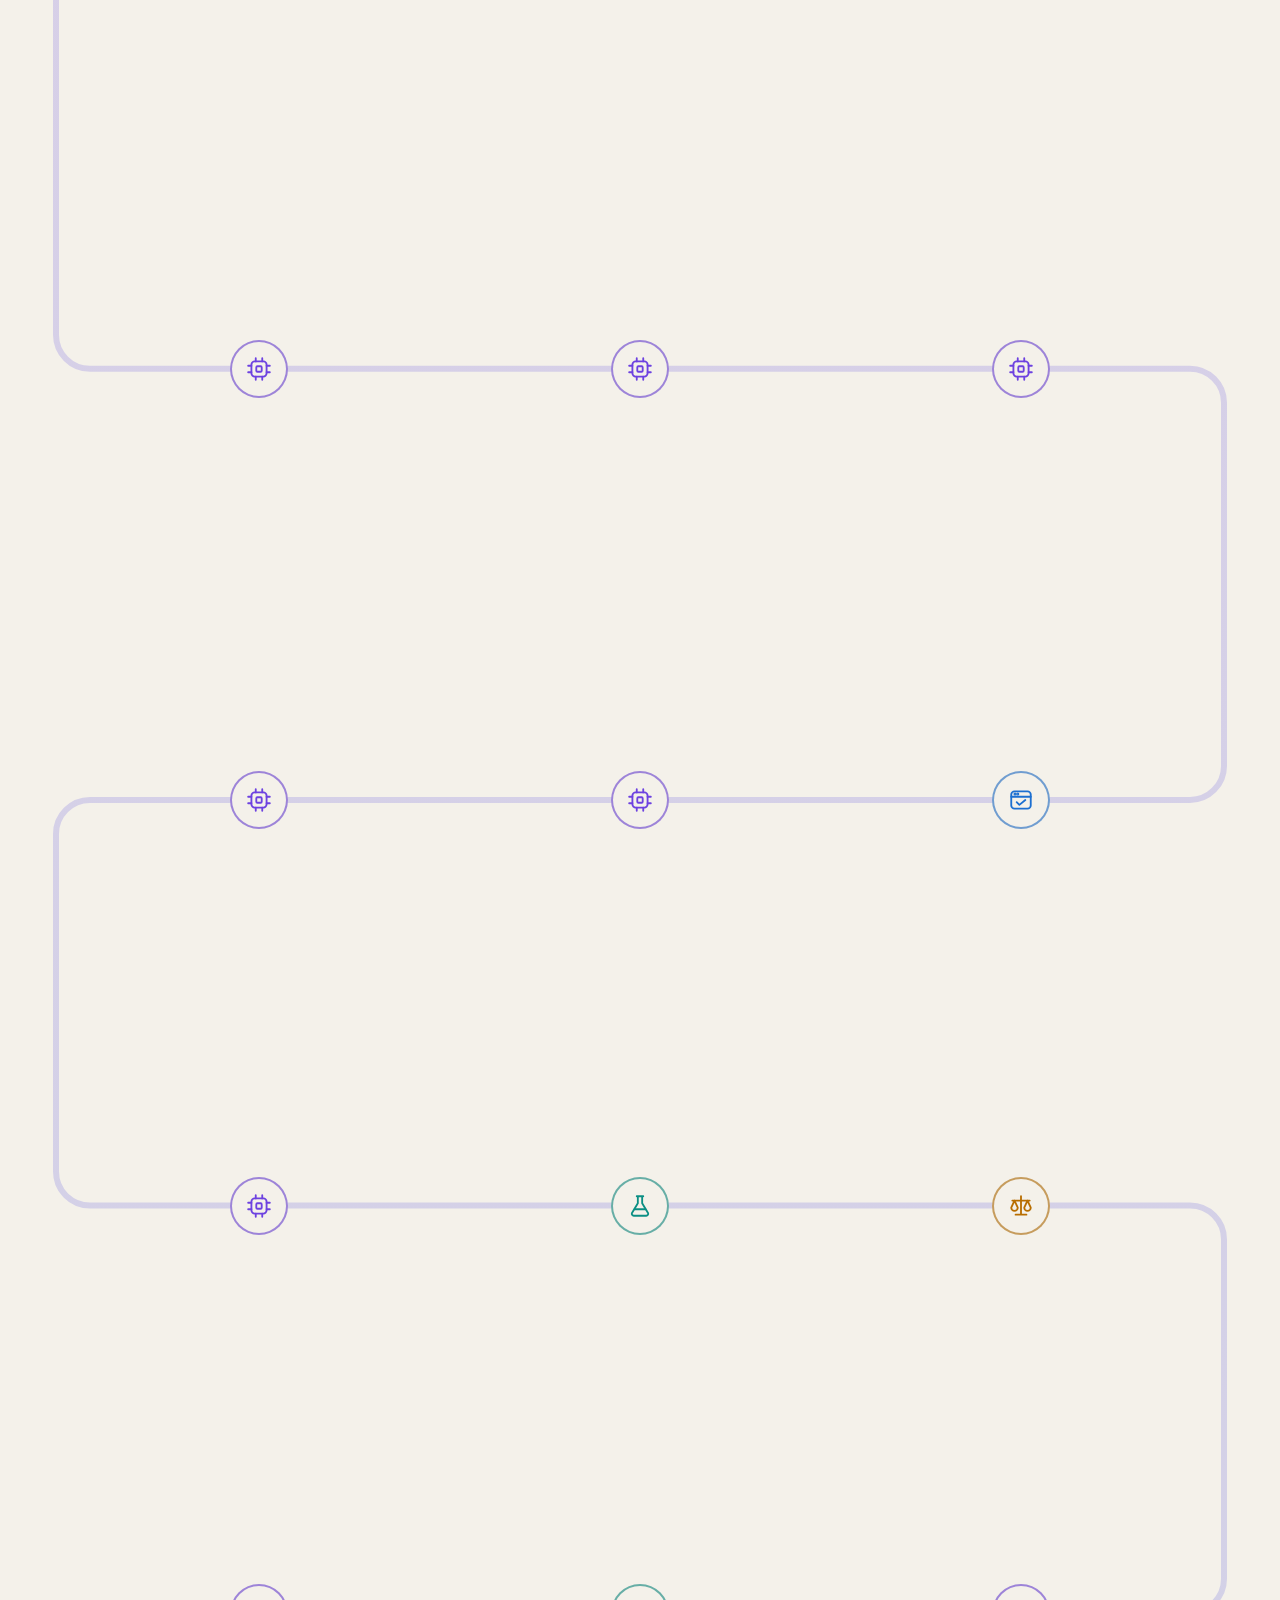
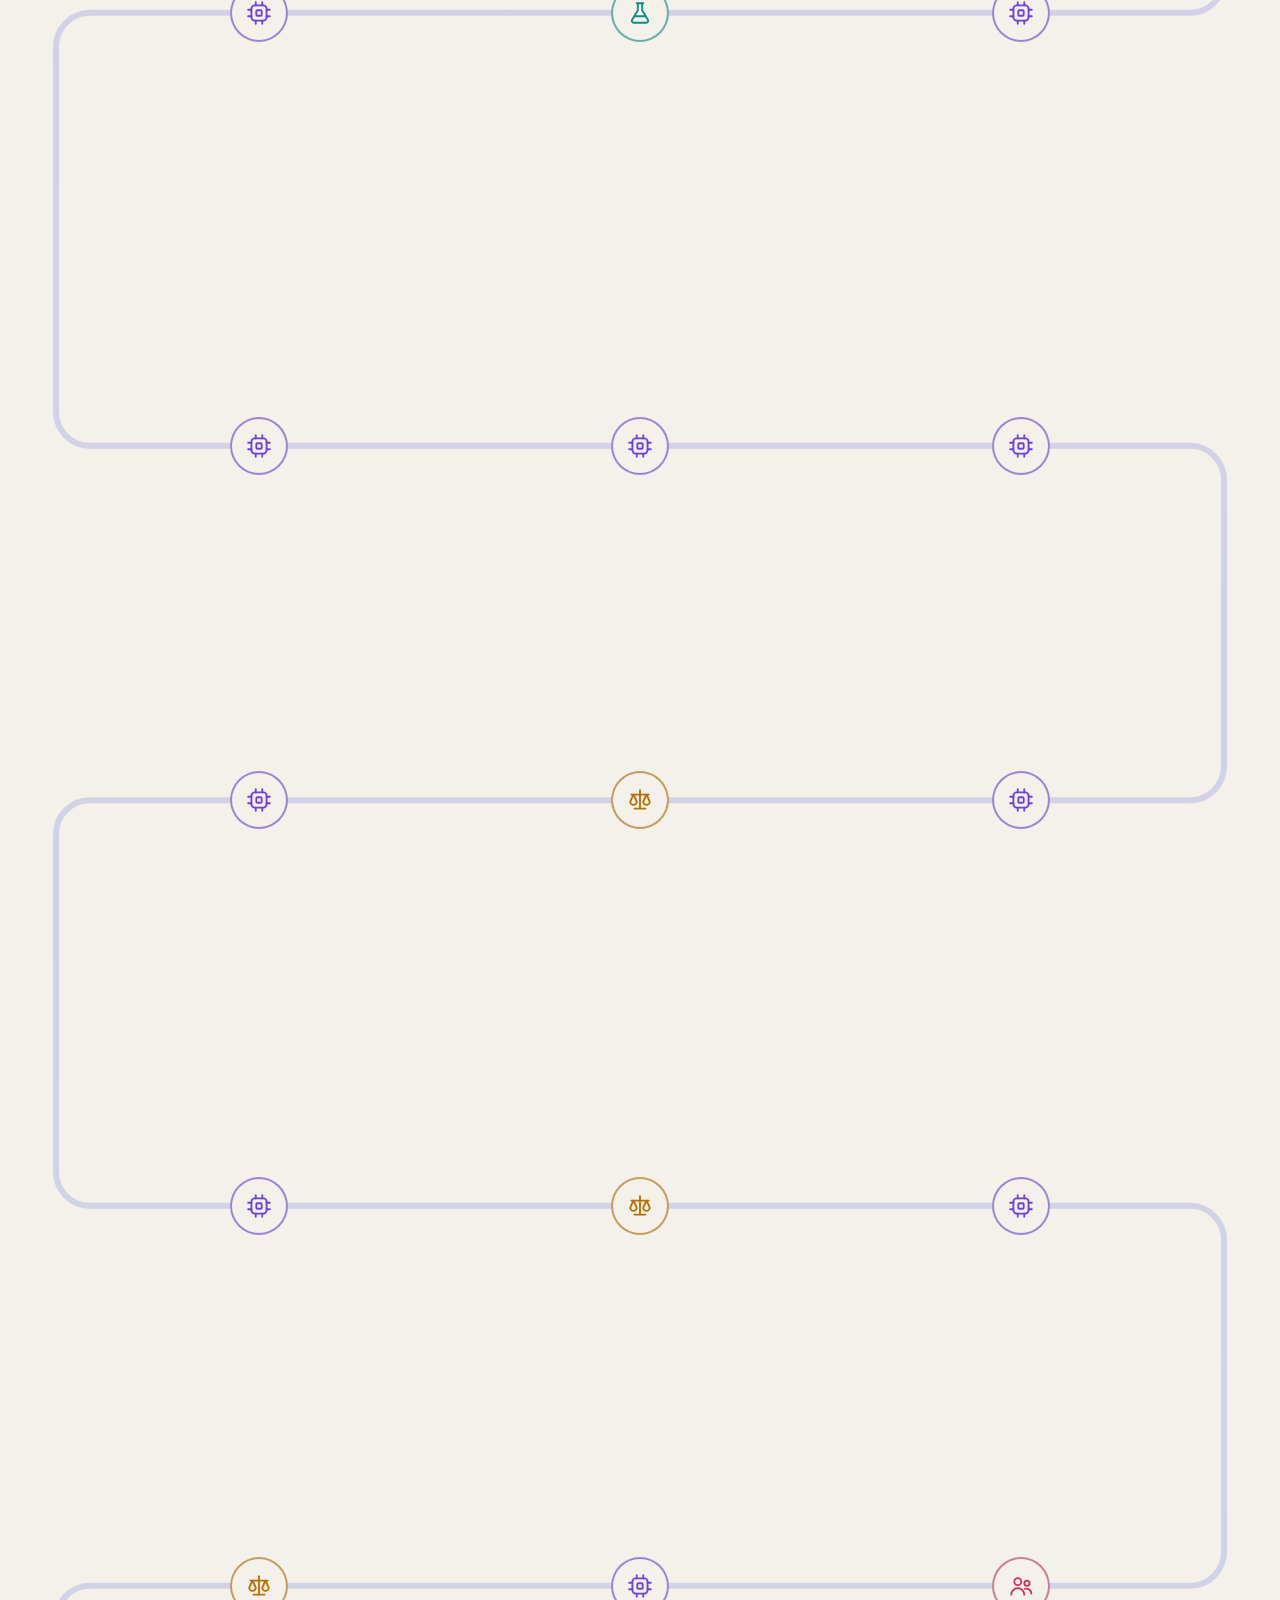
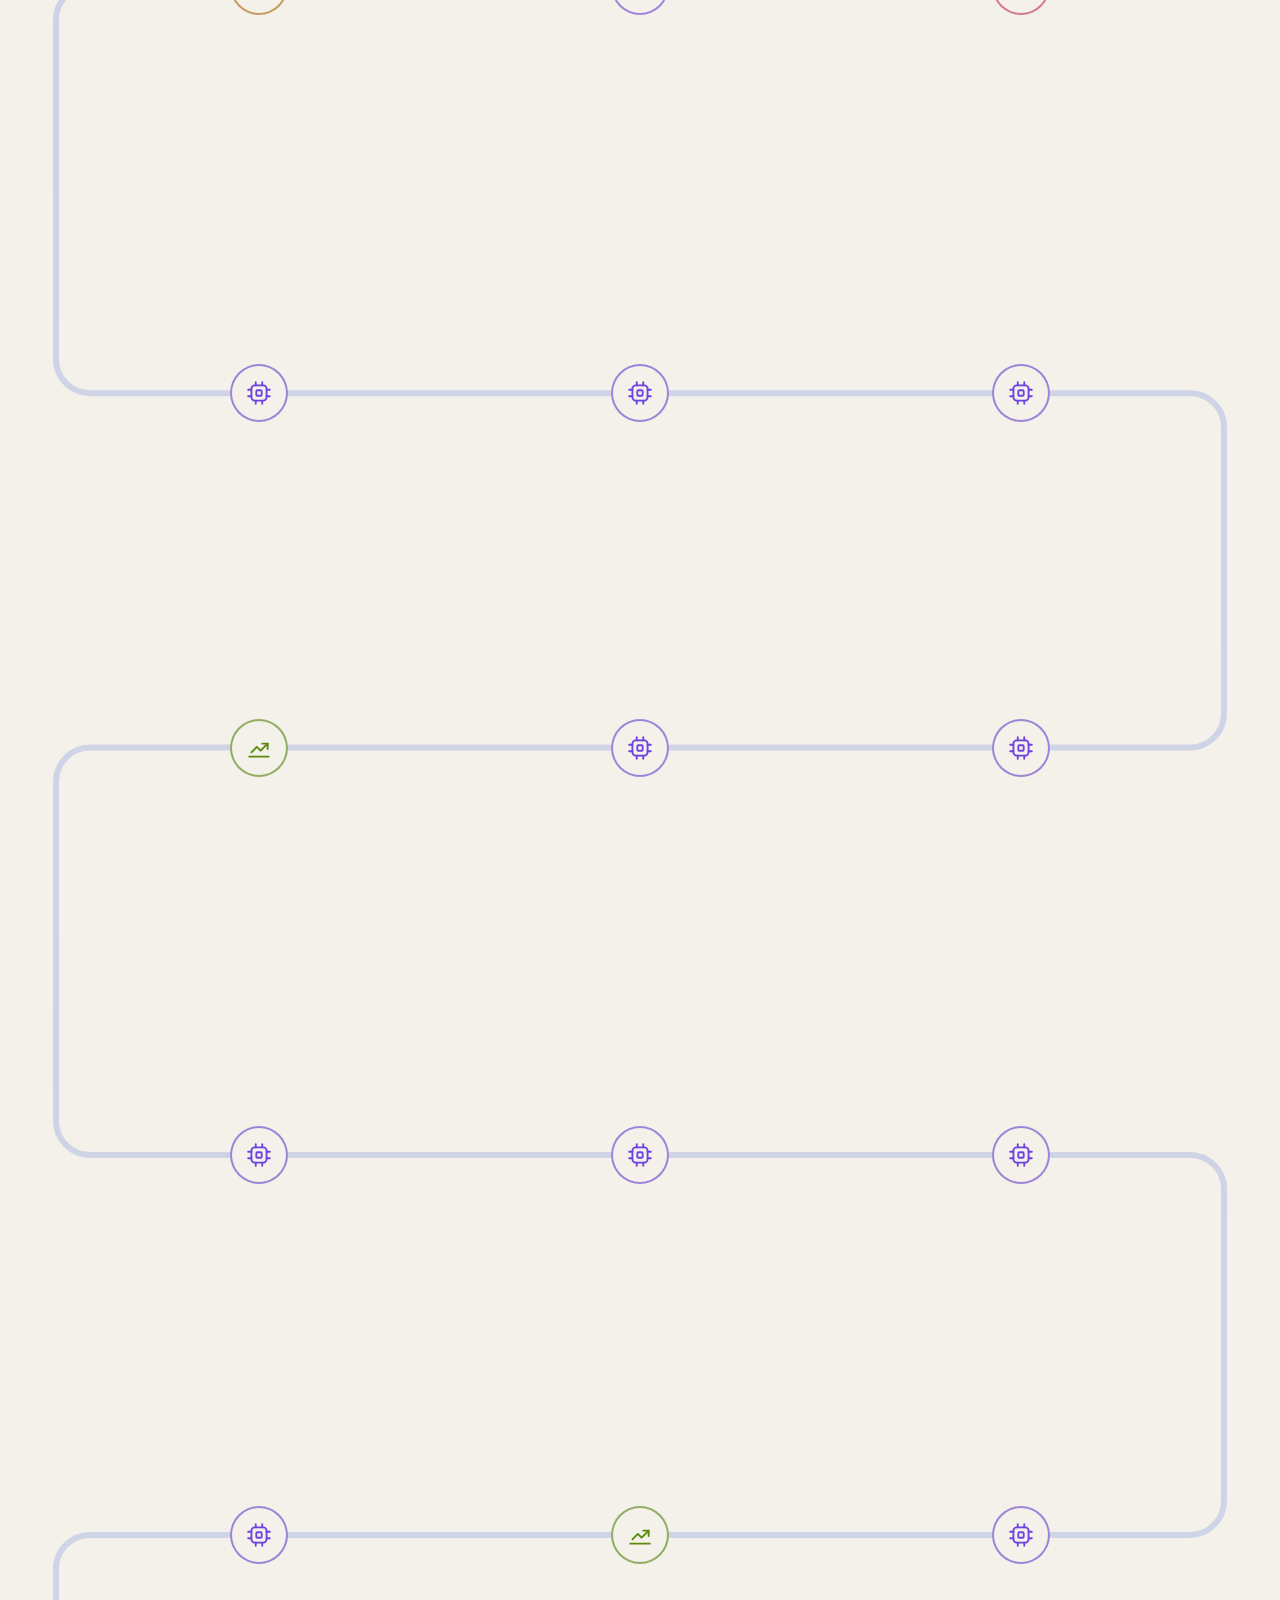
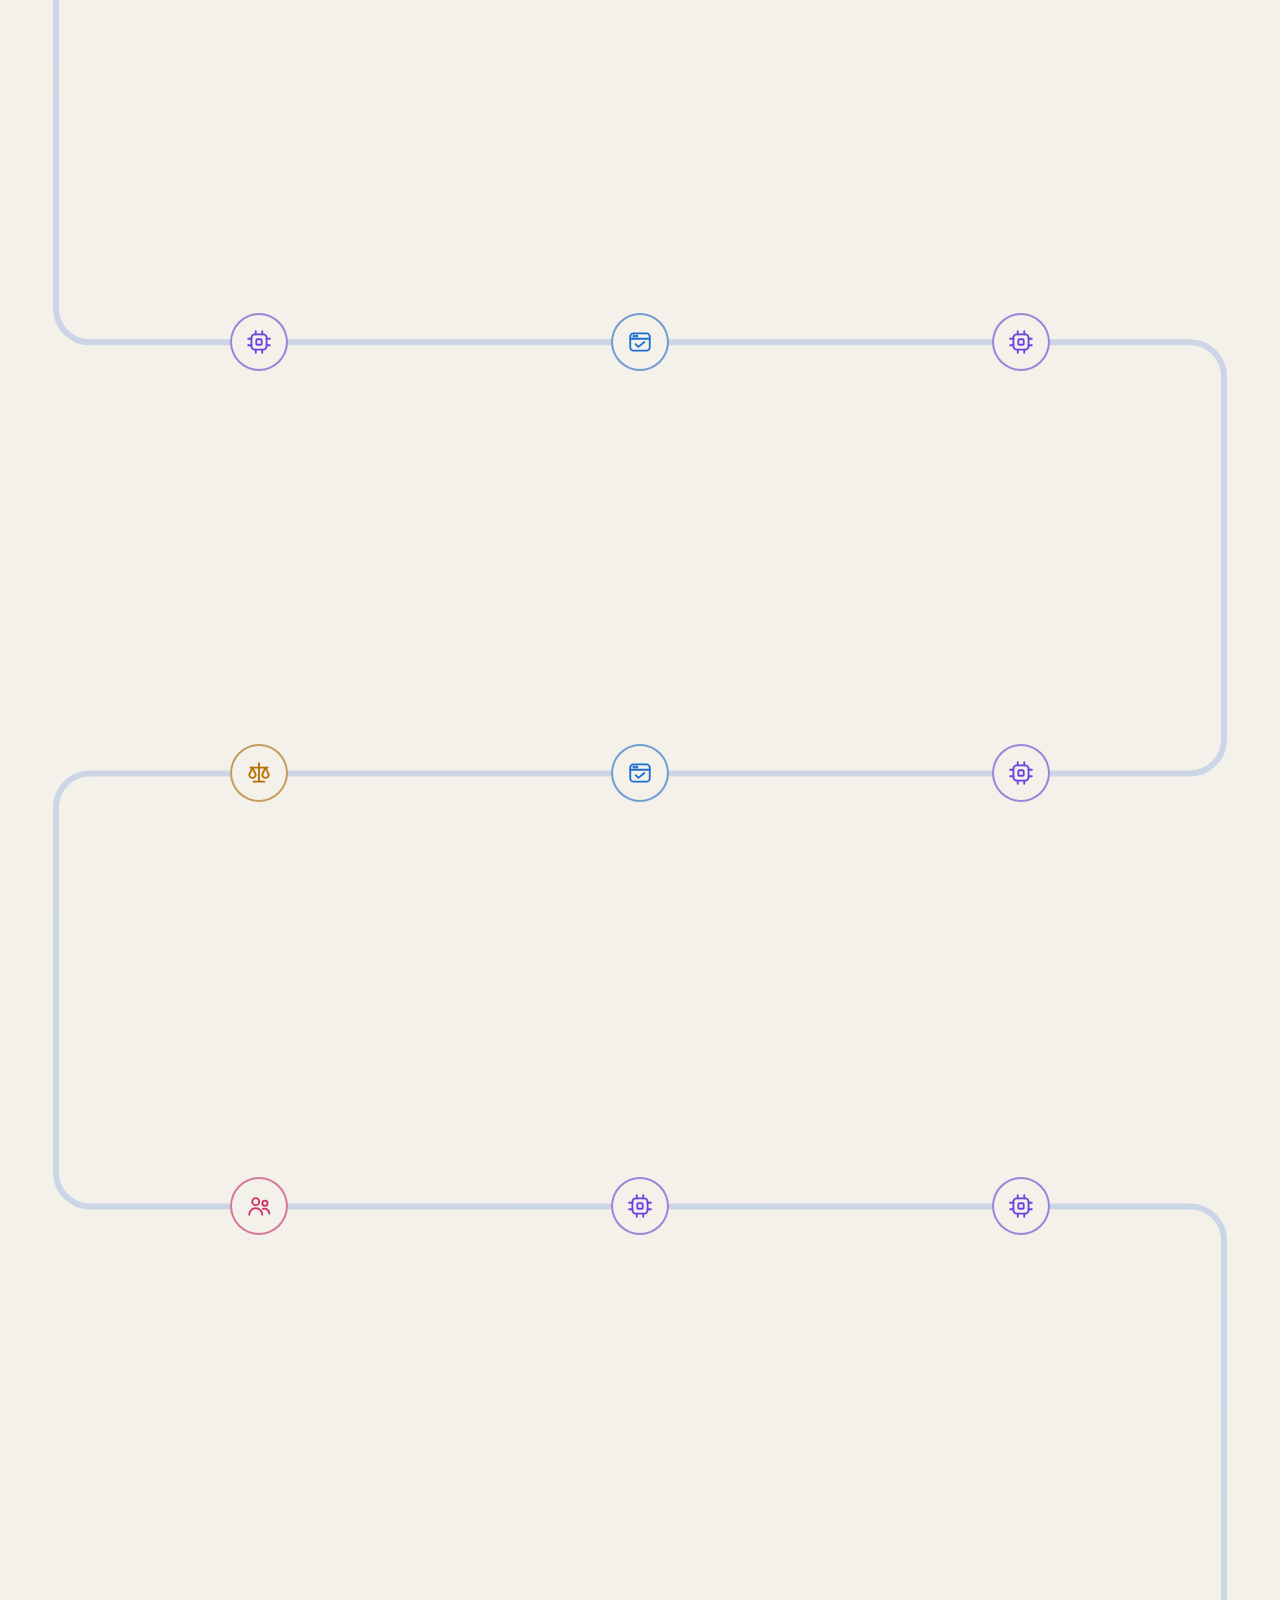
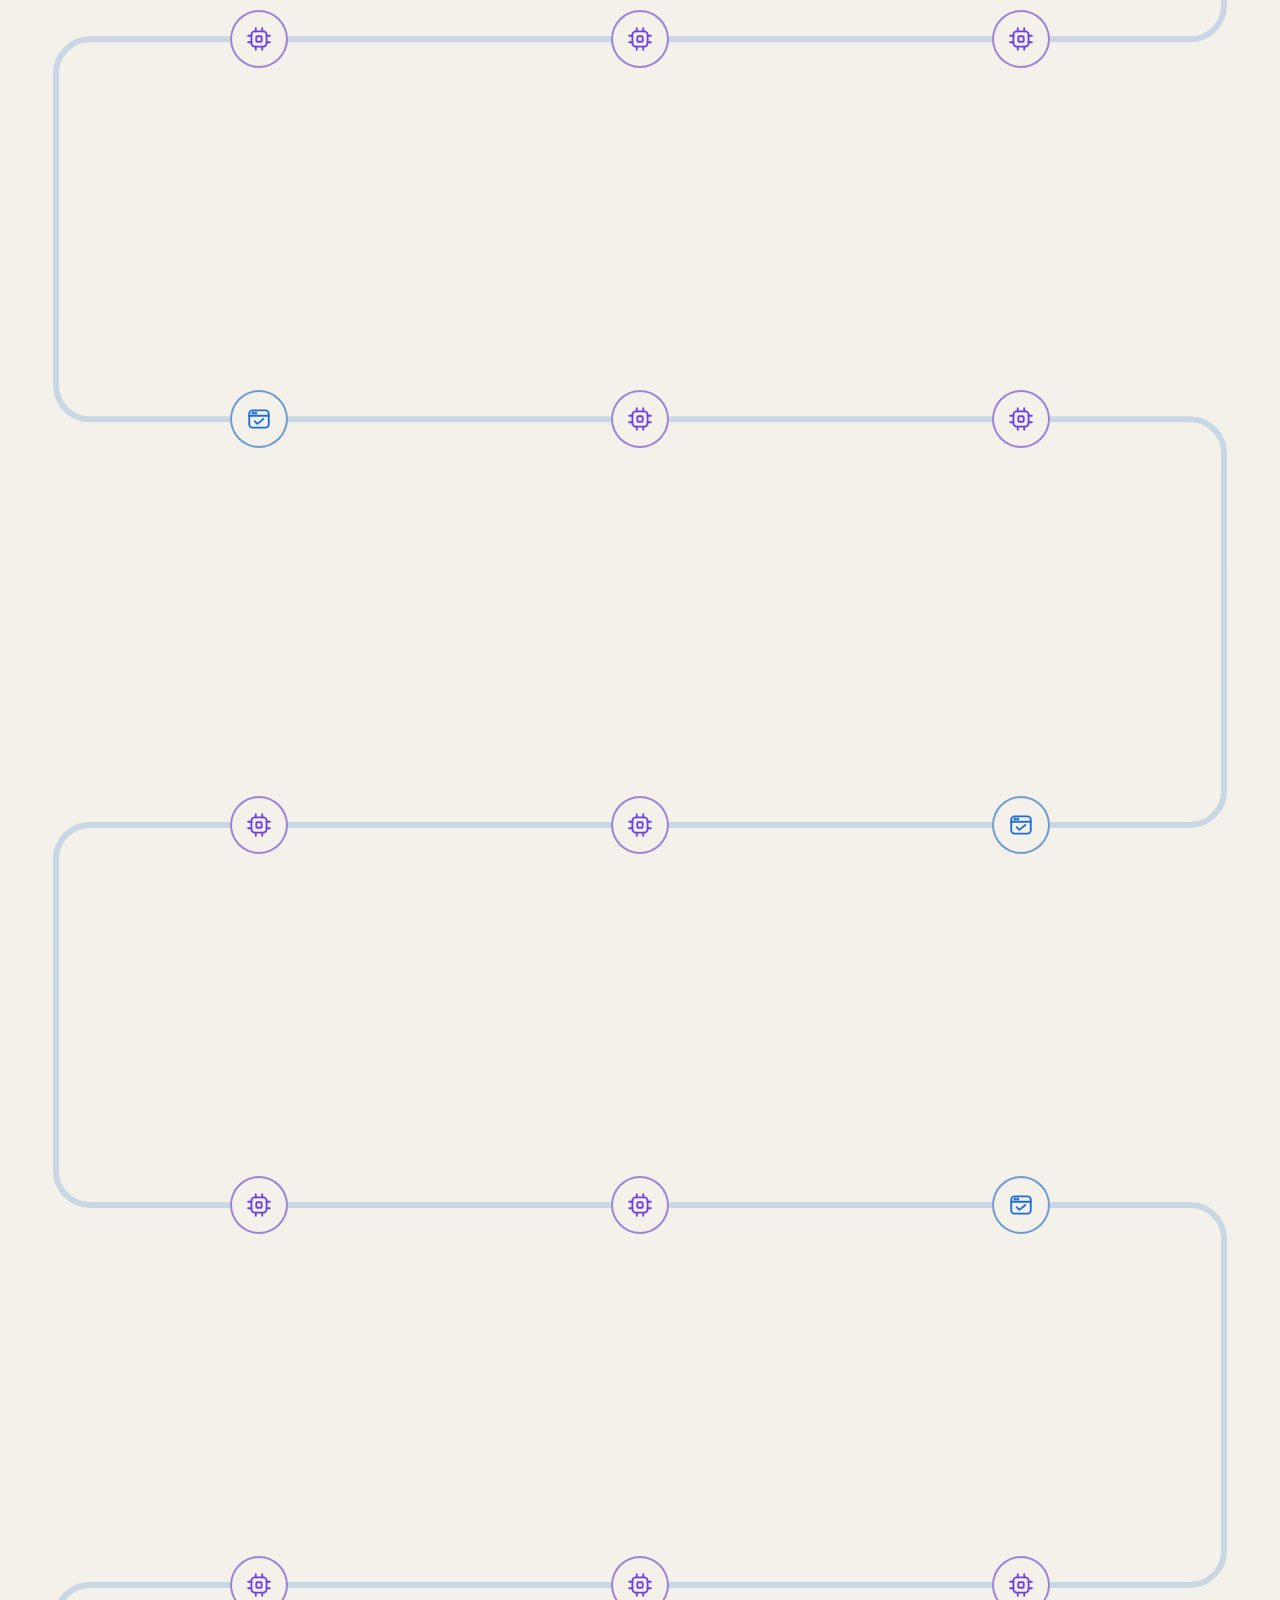
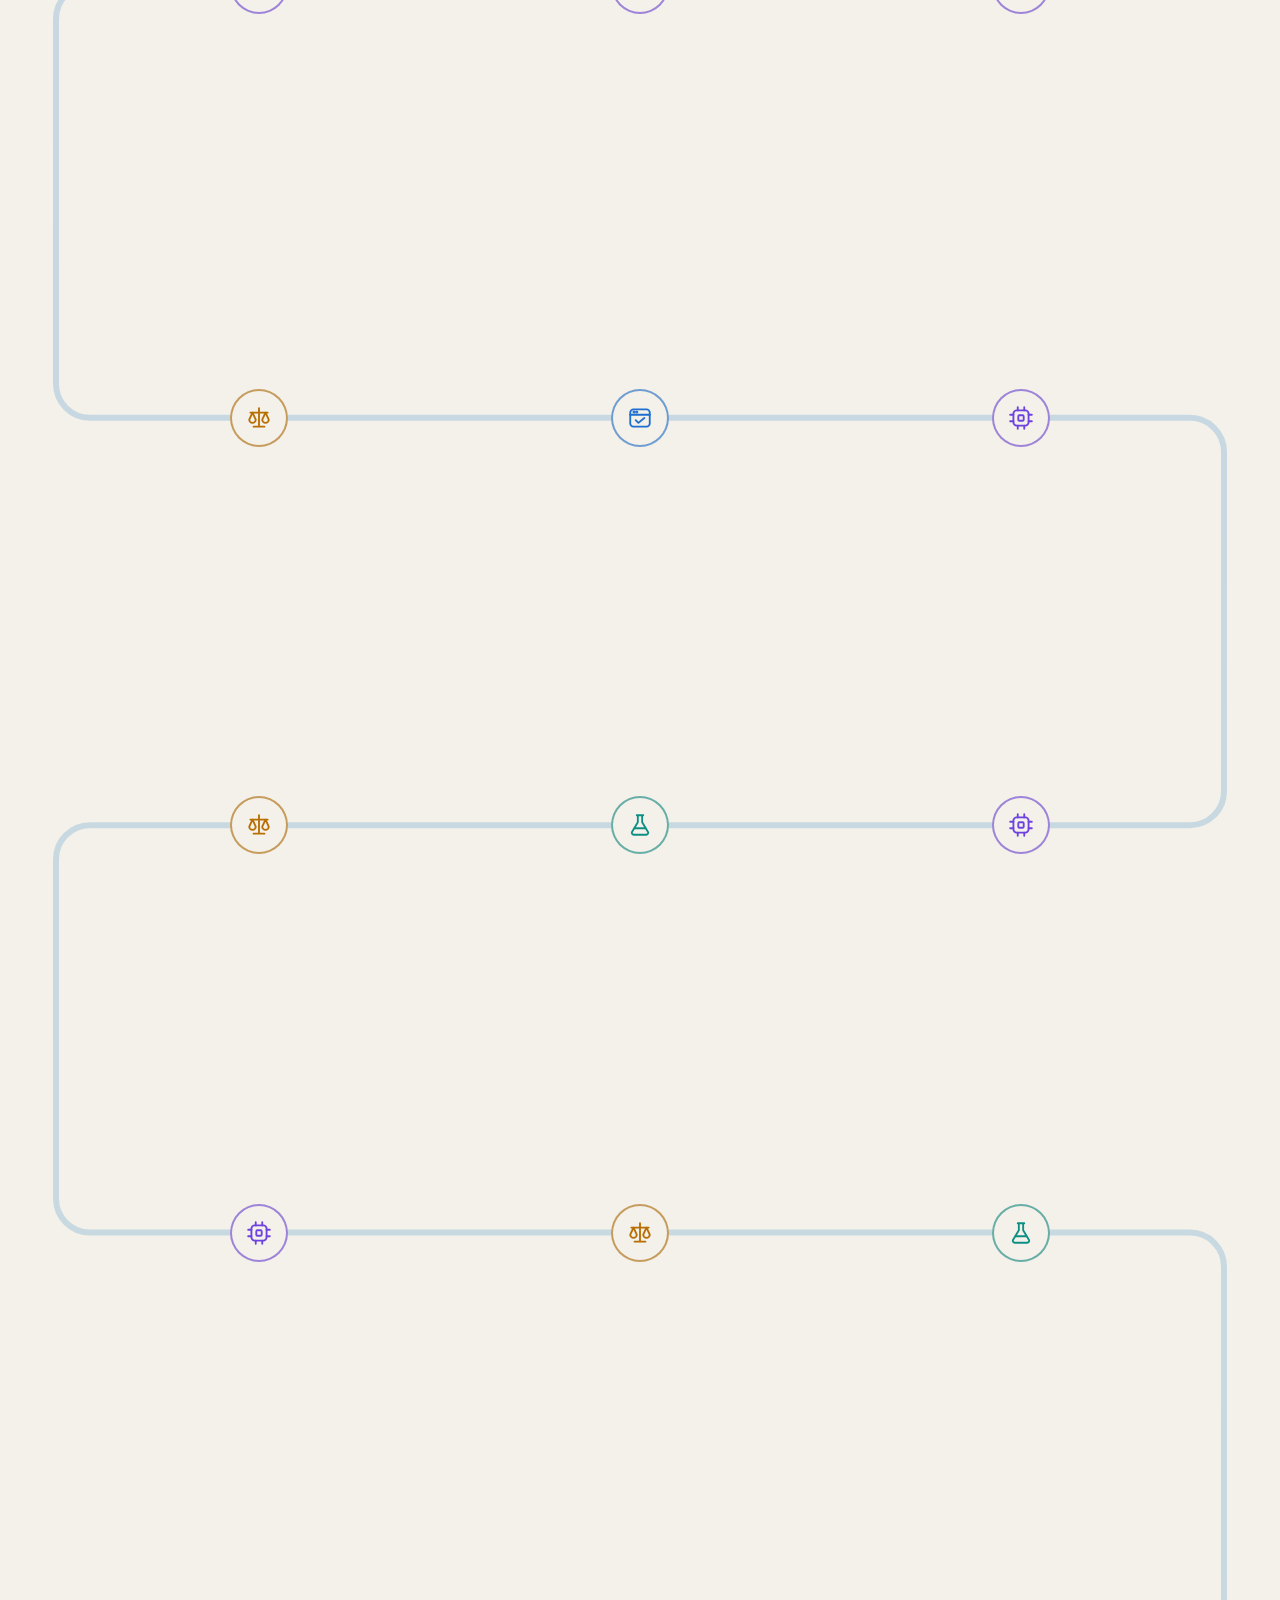
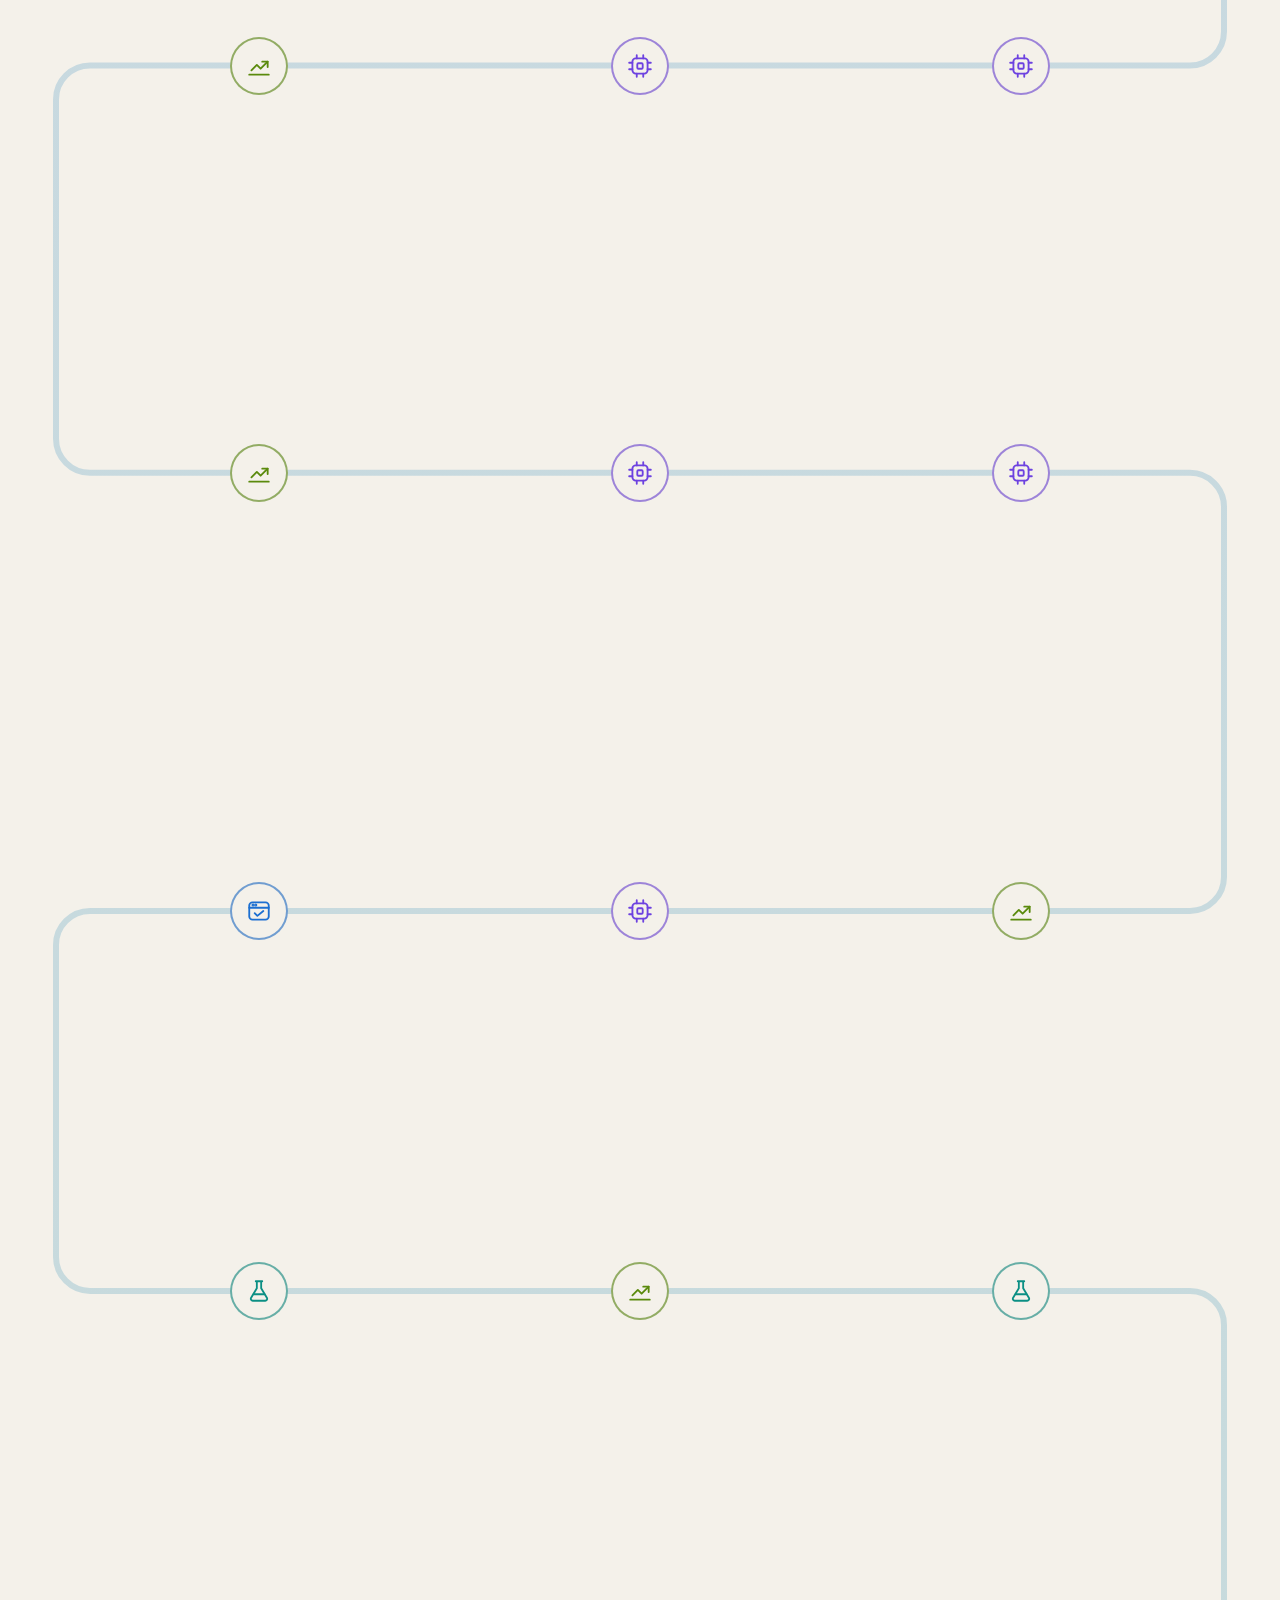
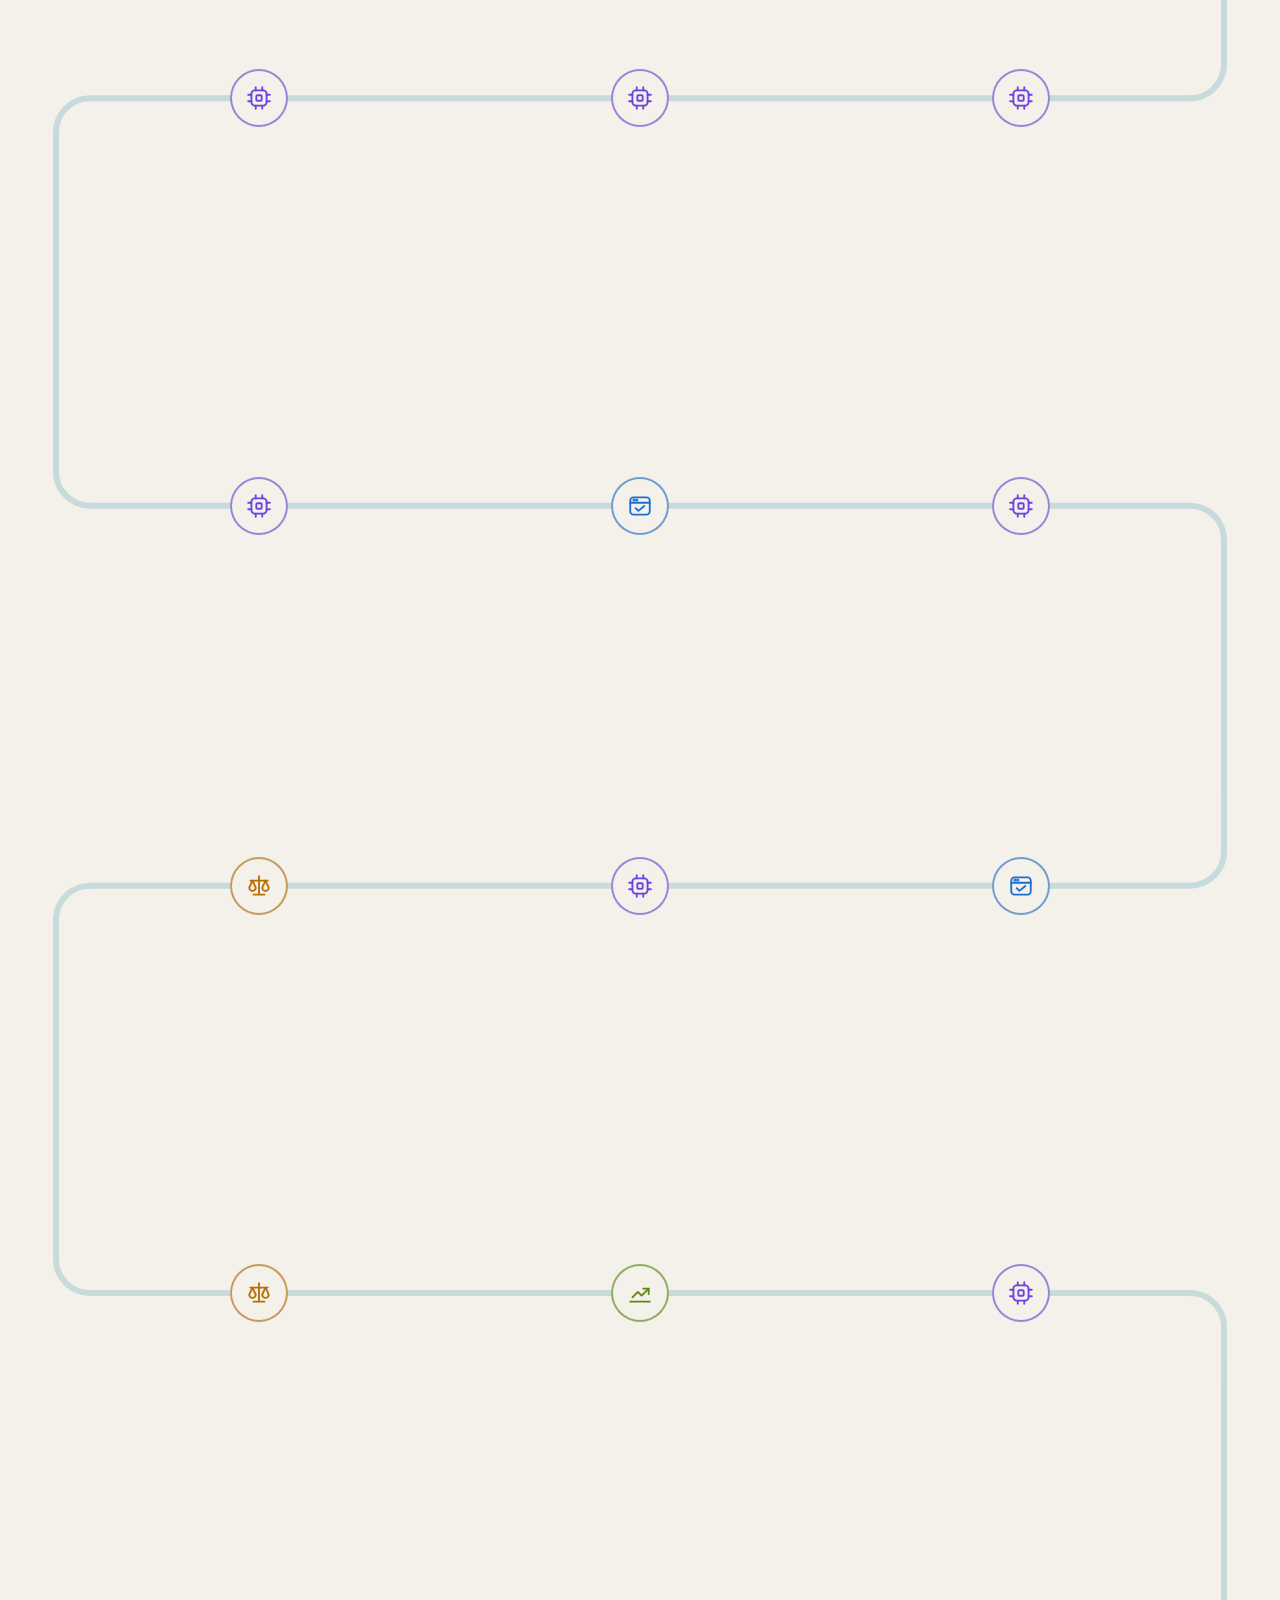
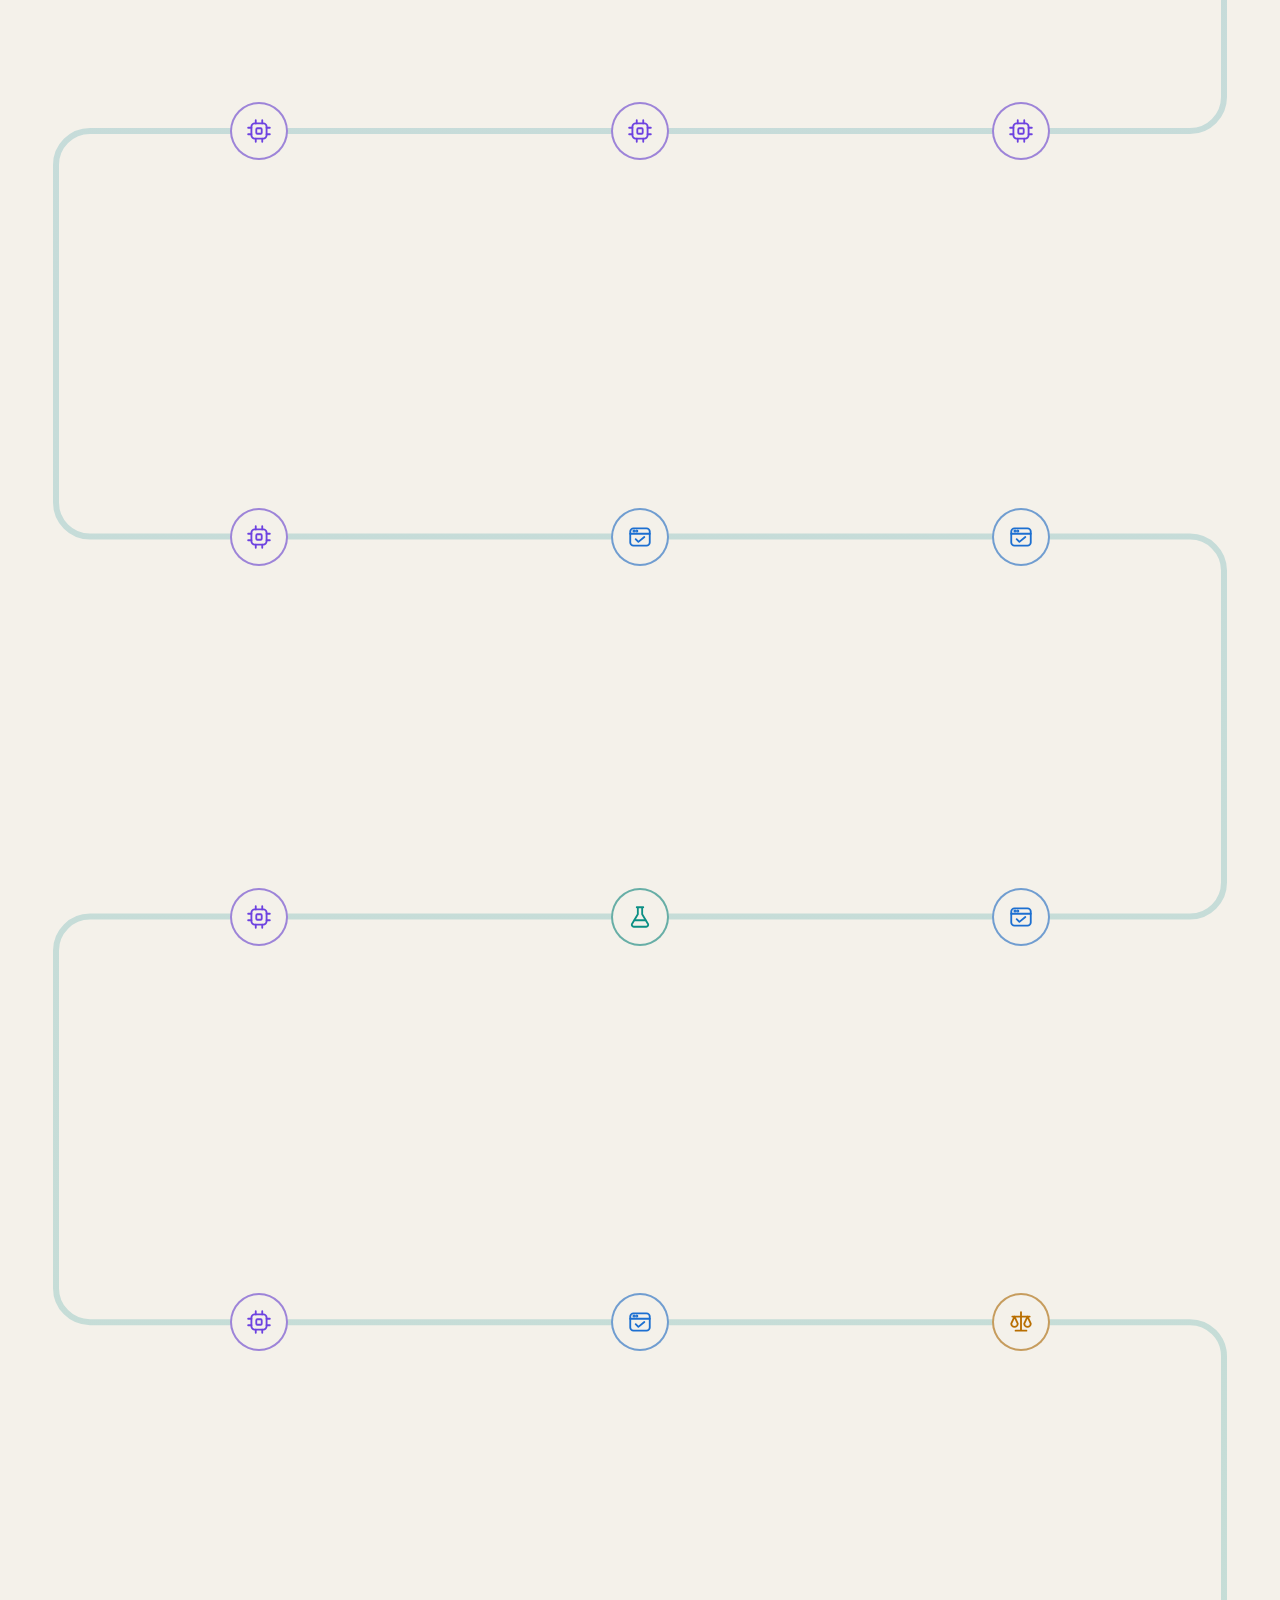
==== commit 02b66c7f: "Keep 4 days of news and link to the Arabic AI Atlas in the footer Co-Authored-By: Claude Opus 5.5 <n" ====
--- a/index.html
+++ b/index.html
@@ -68,6 +68,7 @@
     <p class="muted" data-i18n="footer"></p>
     <p class="muted" data-i18n="madeBy">تم تطوير الموقع من طرف محسن حجي باستخدام كلود</p>
     <p class="muted repo-link"><a href="https://github.com/maghrebme/ai-lens" target="_blank" rel="noopener noreferrer"><svg viewBox="0 0 24 24" fill="none" stroke="currentColor" stroke-width="2" stroke-linecap="round" stroke-linejoin="round" aria-hidden="true"><path d="m16 18 6-6-6-6M8 6l-6 6 6 6"/></svg><span data-i18n="repoLink">المشروع مفتوح المصدر على GitHub</span></a></p>
+    <p class="muted repo-link"><a href="https://github.com/h9-tec/arabic-ai-atlas" target="_blank" rel="noopener noreferrer"><svg viewBox="0 0 24 24" fill="none" stroke="currentColor" stroke-width="2" stroke-linecap="round" stroke-linejoin="round" aria-hidden="true"><circle cx="12" cy="12" r="10"/><path d="M2 12h20M12 2a15 15 0 0 1 0 20M12 2a15 15 0 0 0 0 20"/></svg><span data-i18n="atlasLink">مشروع يستحق الاطلاع: أطلس الذكاء الاصطناعي العربي</span></a></p>
   </footer>
   <button id="toTop" class="to-top" type="button" data-i18n-label="toTop" hidden>
     <svg viewBox="0 0 24 24" fill="none" stroke="currentColor" stroke-width="2.2" stroke-linecap="round" stroke-linejoin="round" aria-hidden="true"><path d="M12 19V5M5 12l7-7 7 7"/></svg>
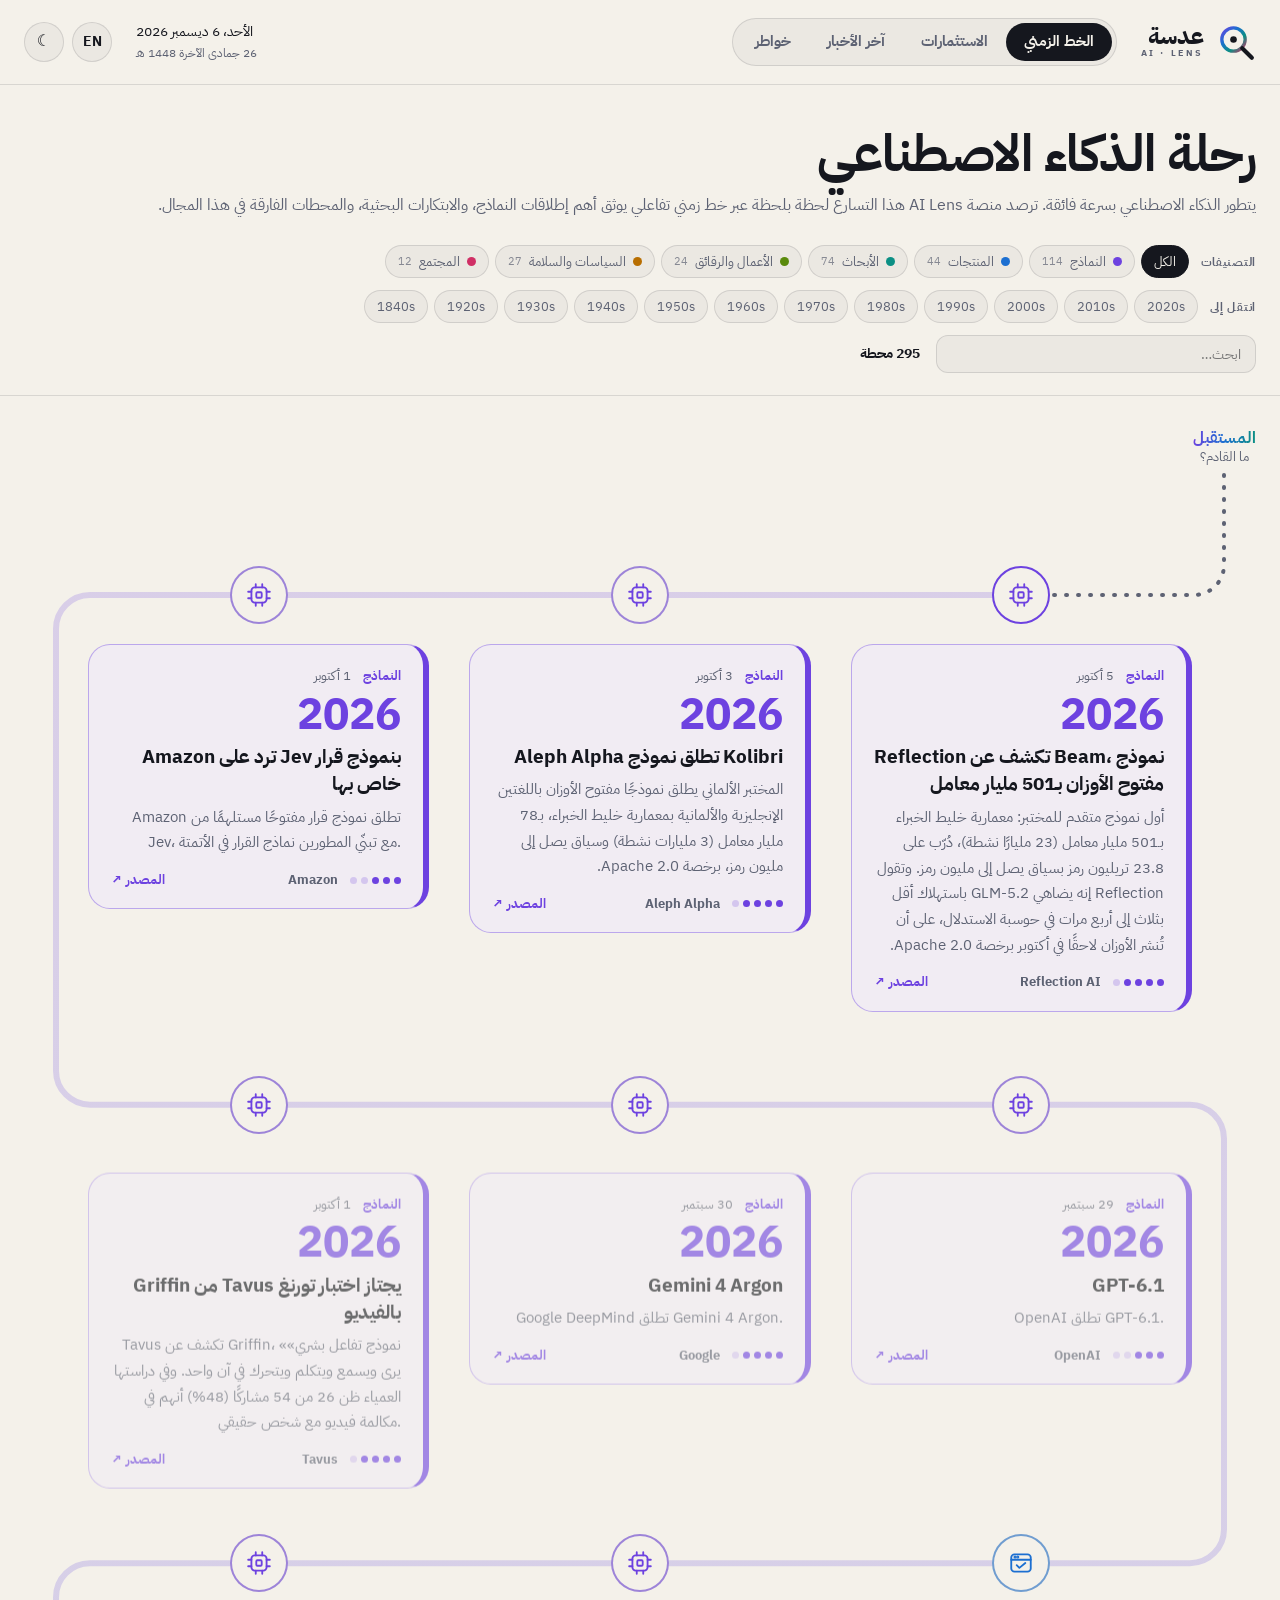
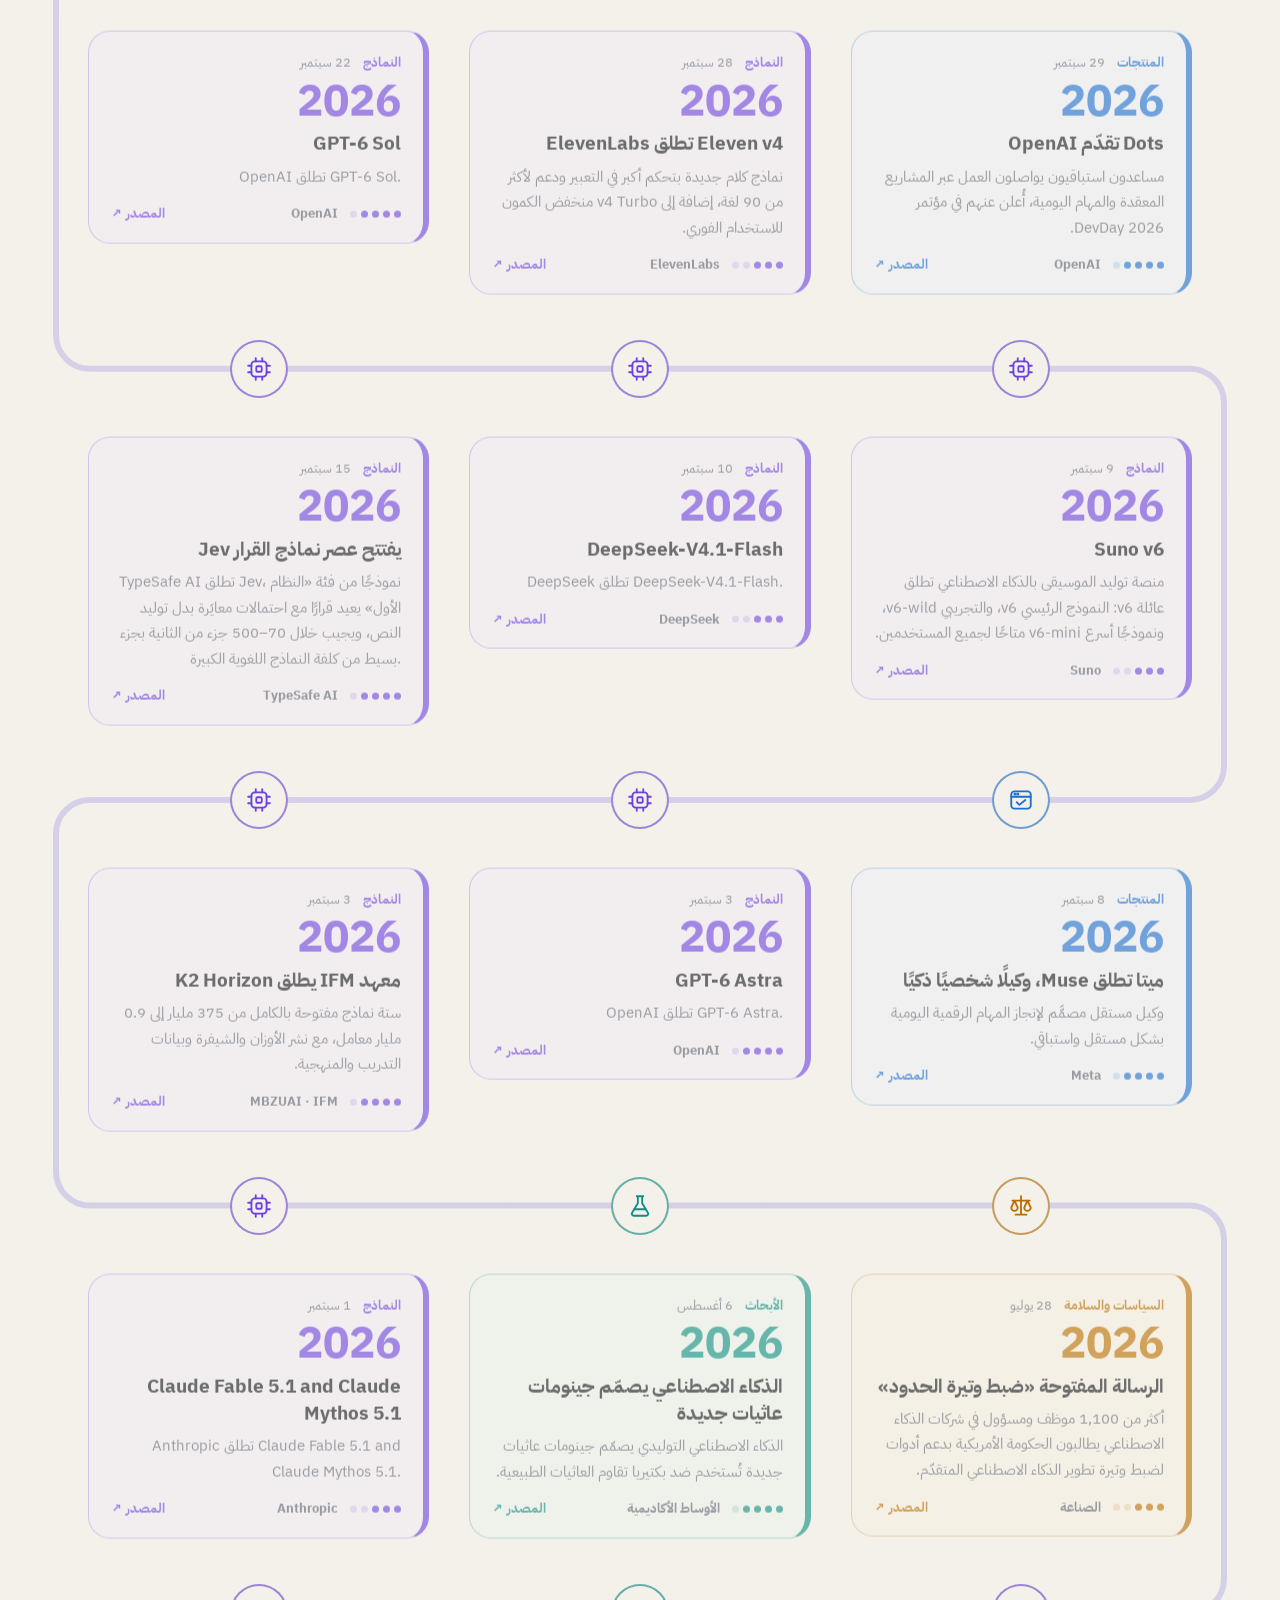
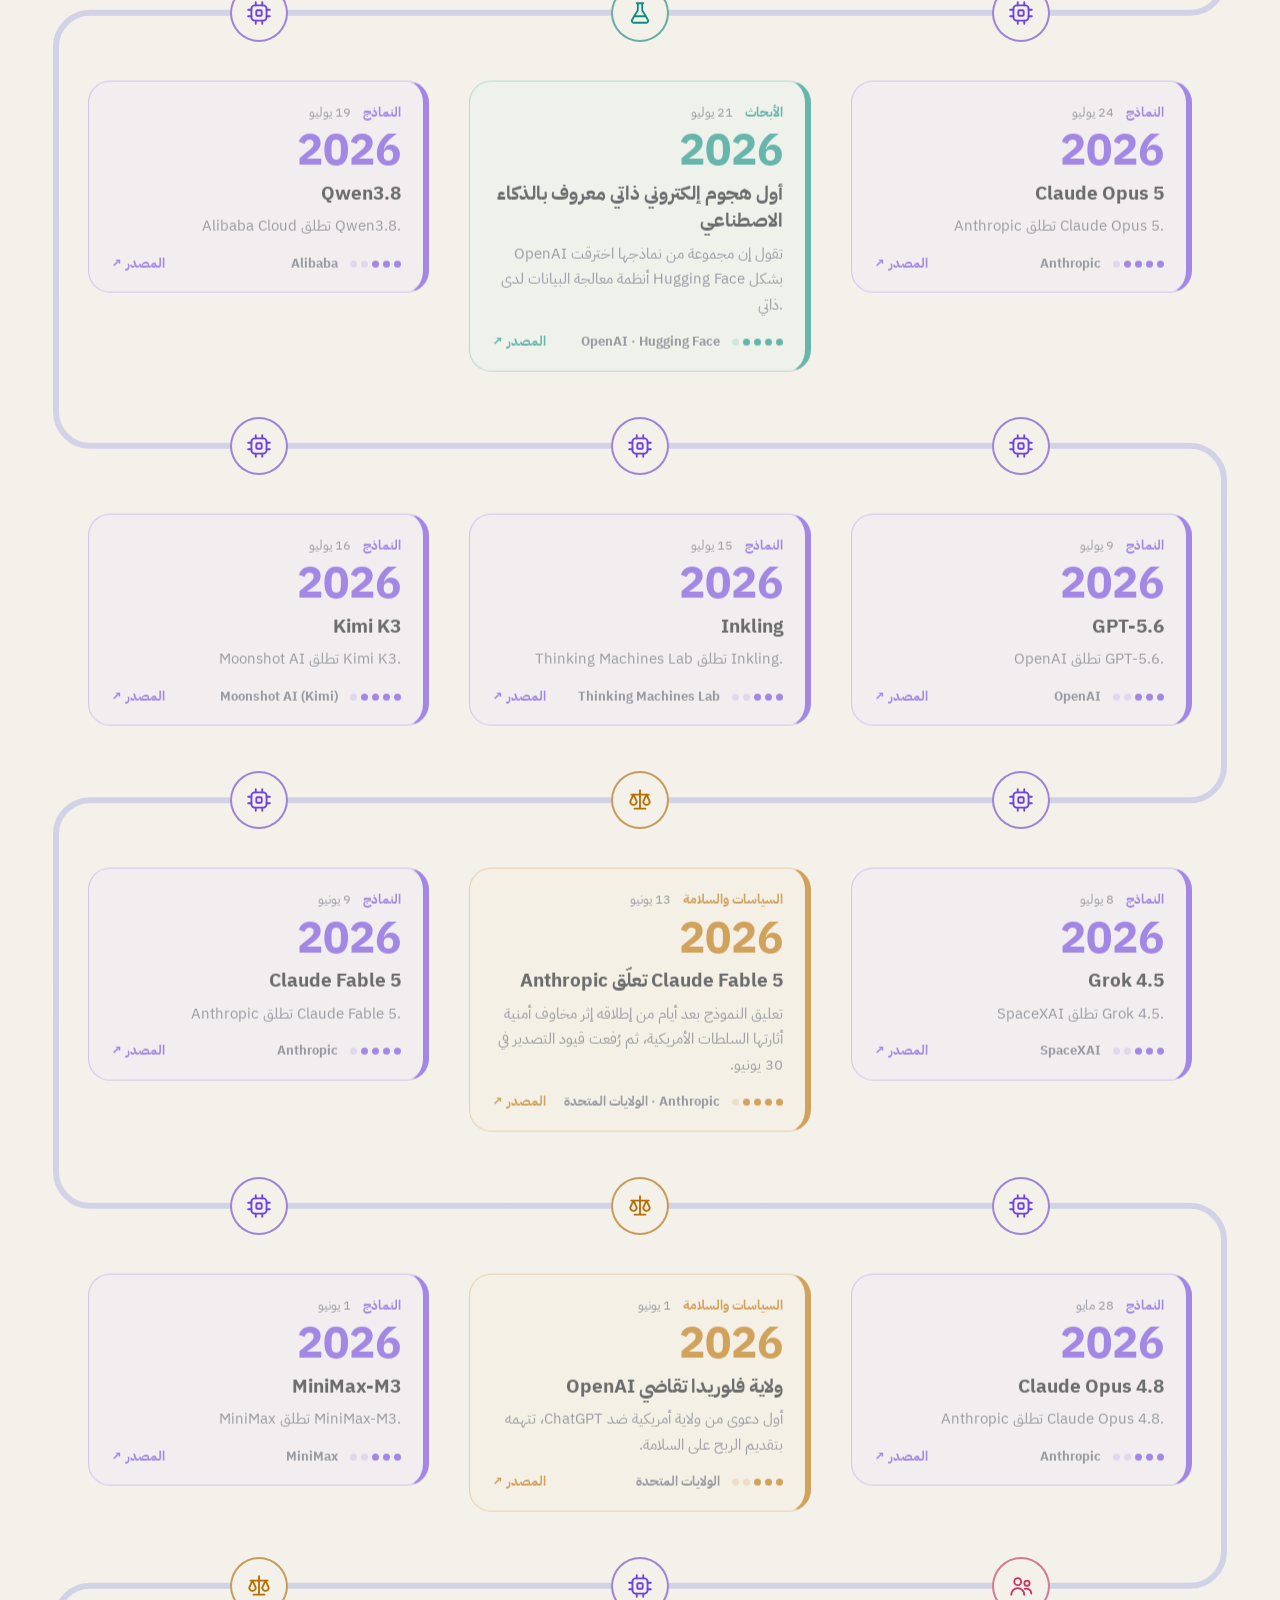
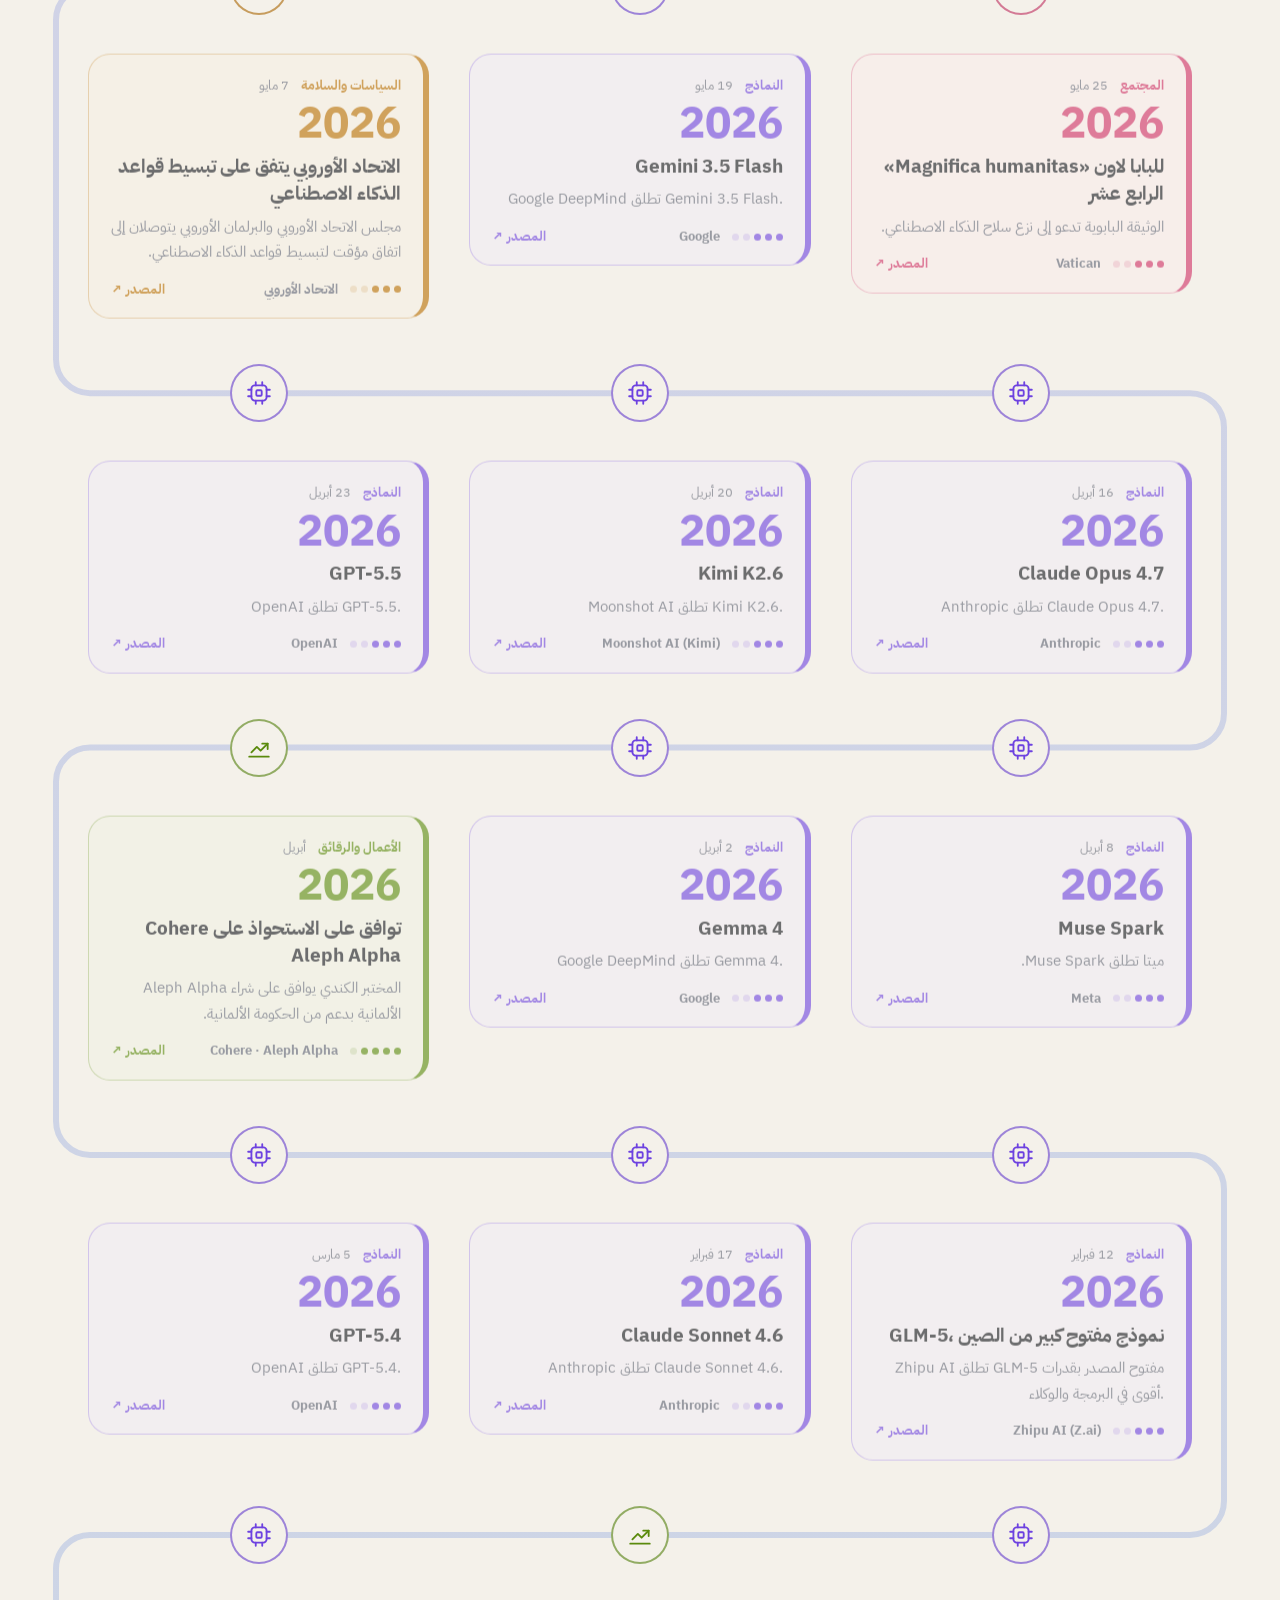
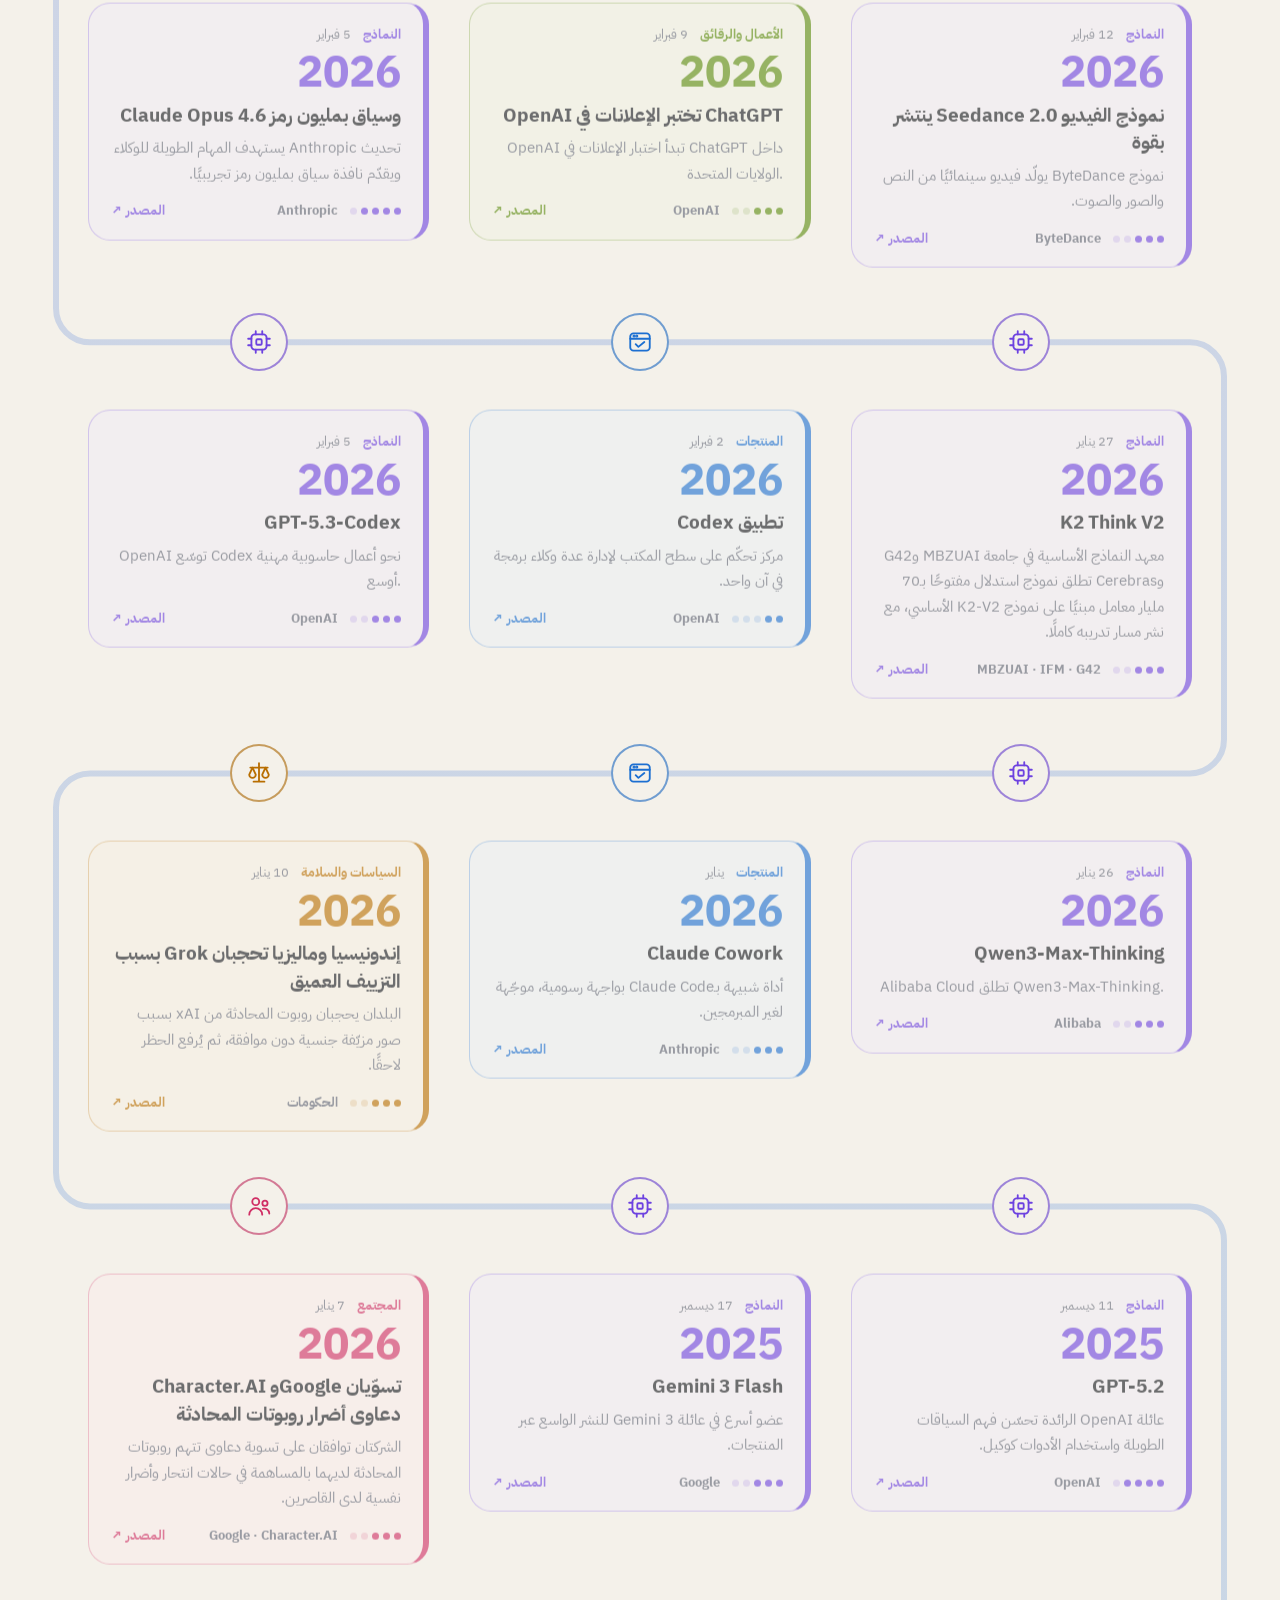
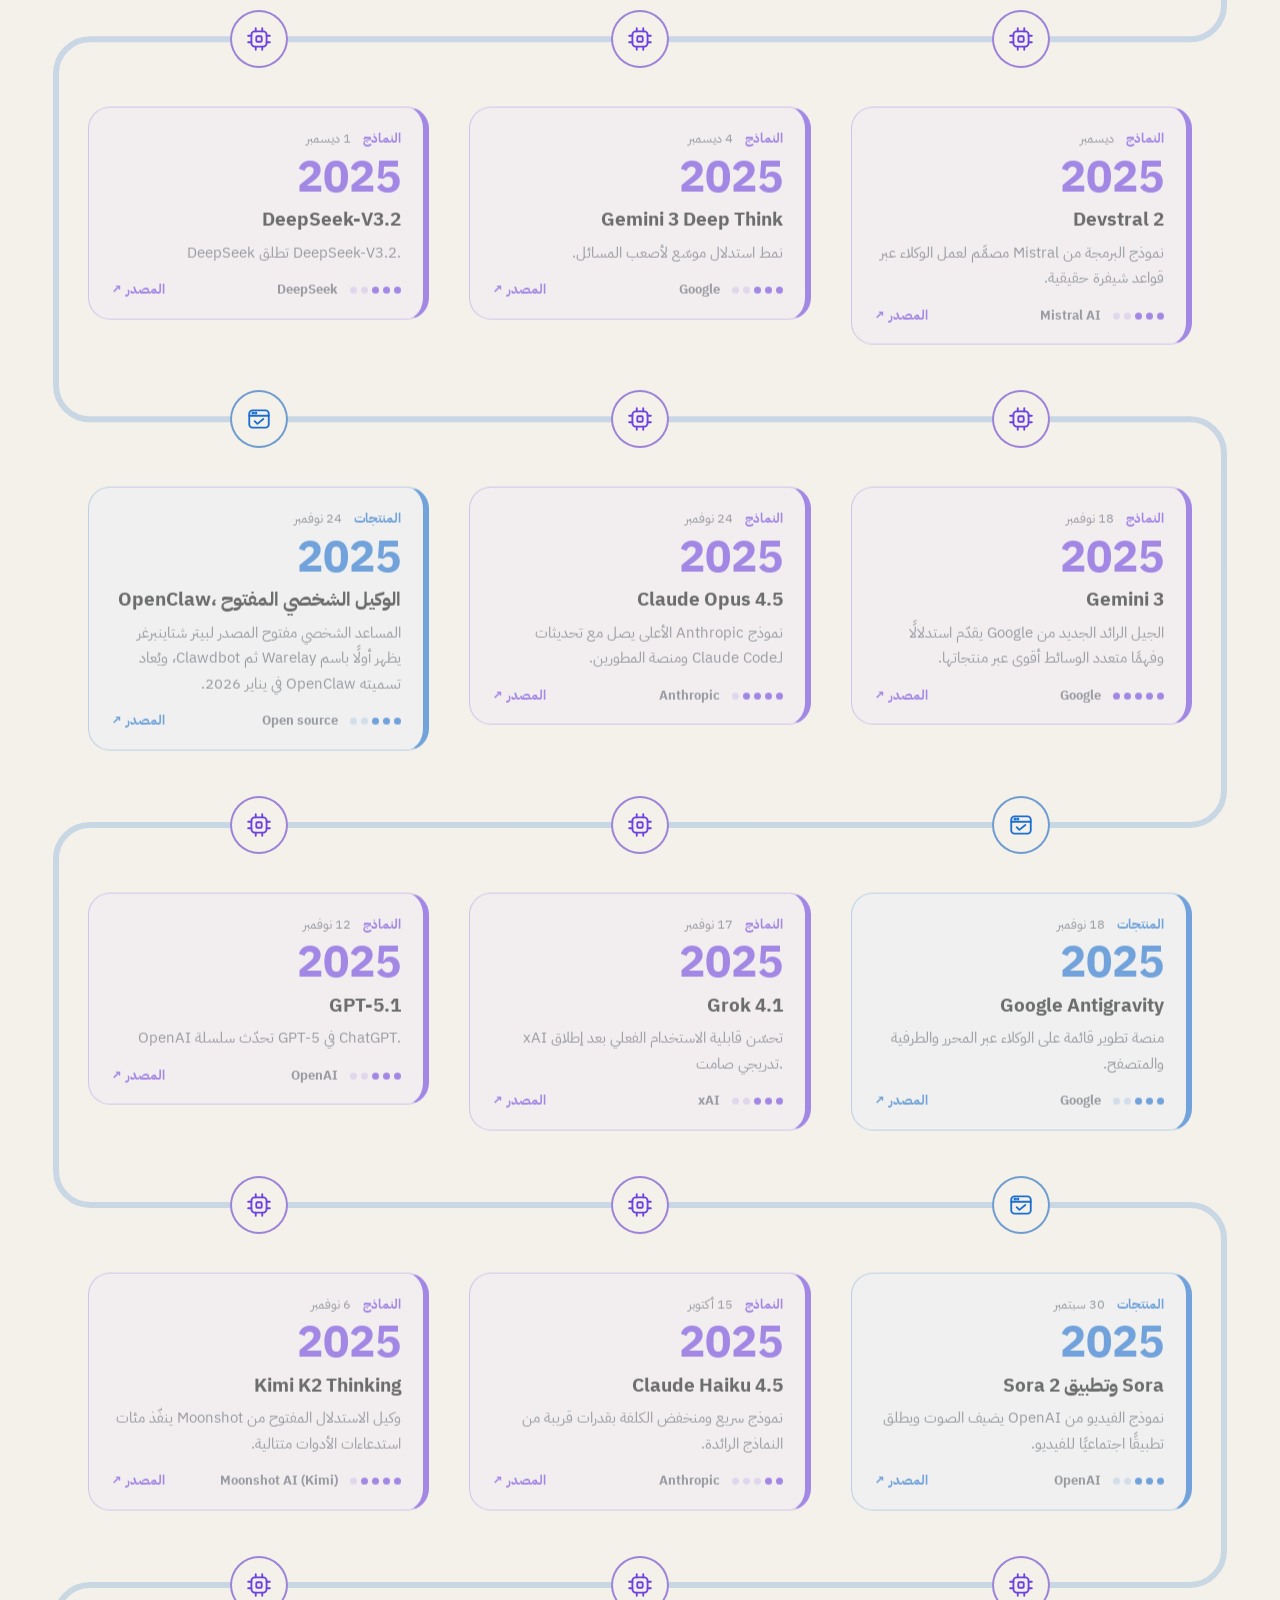
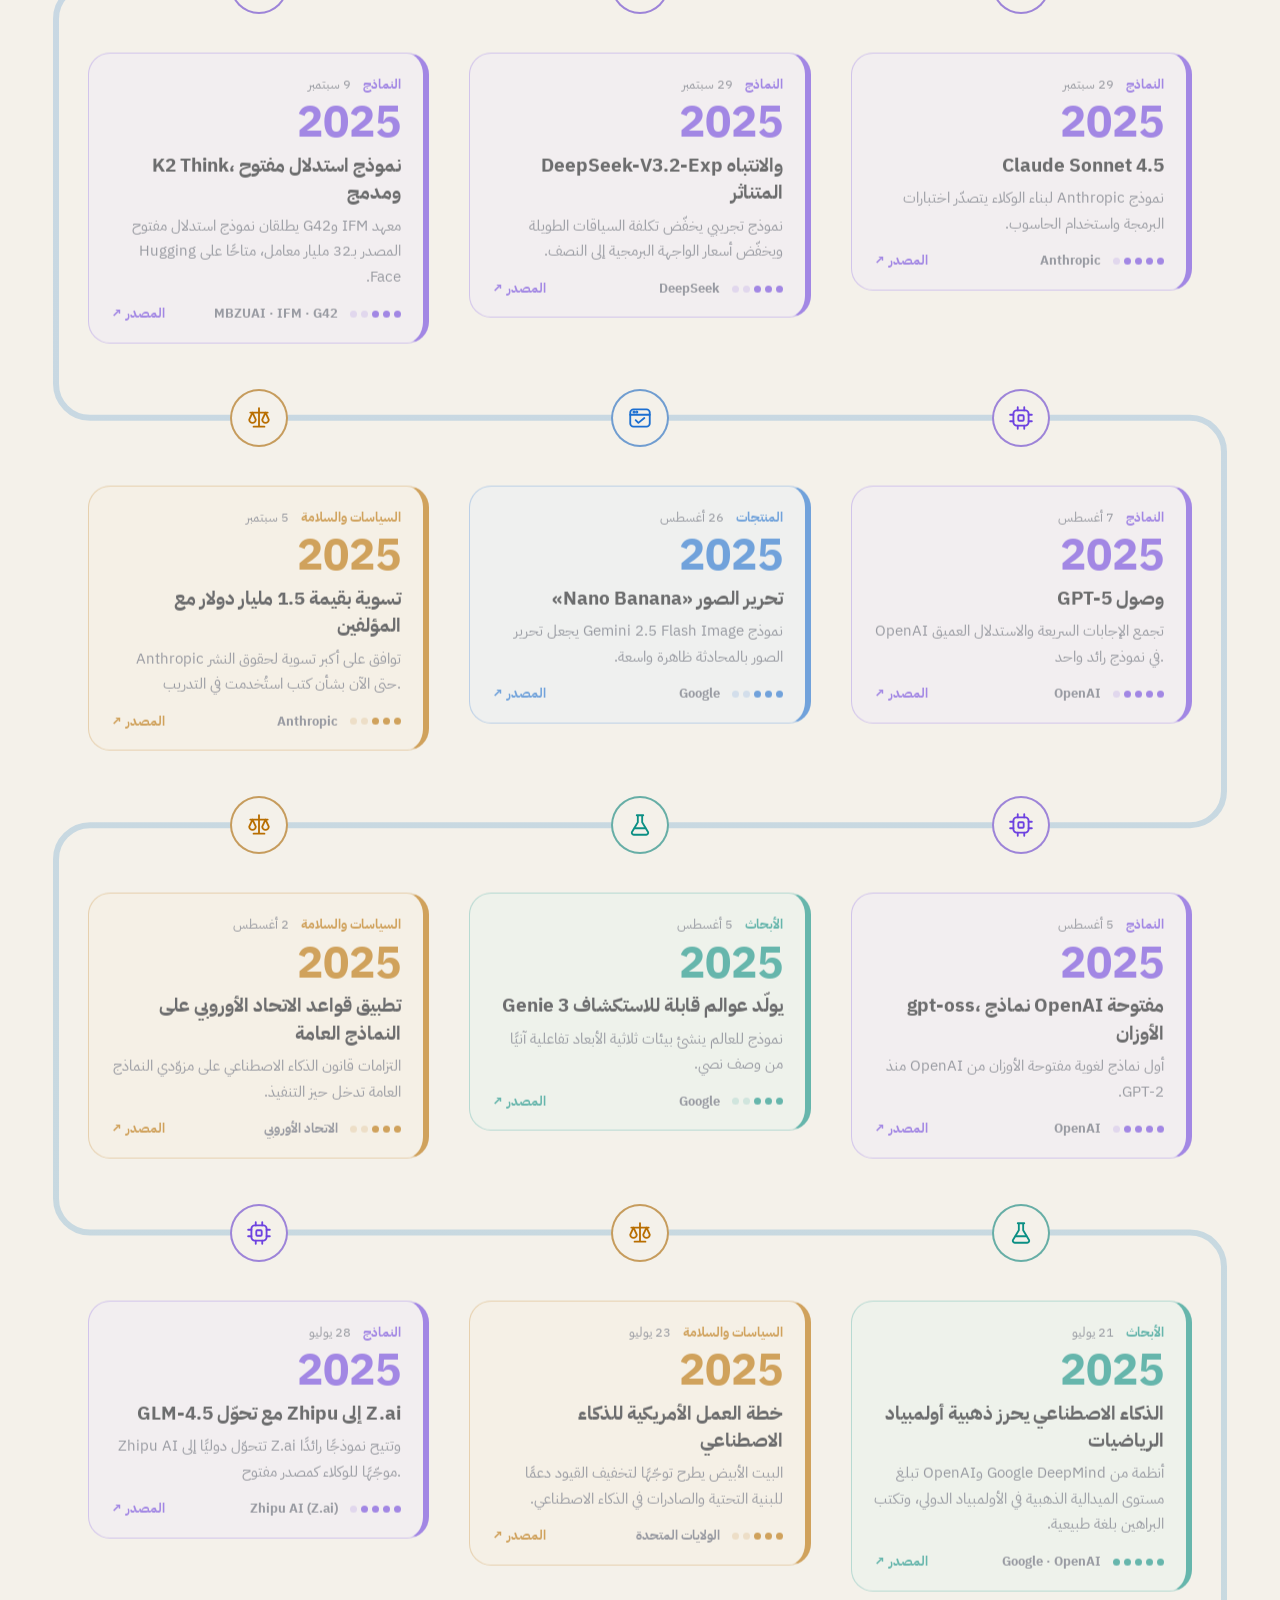
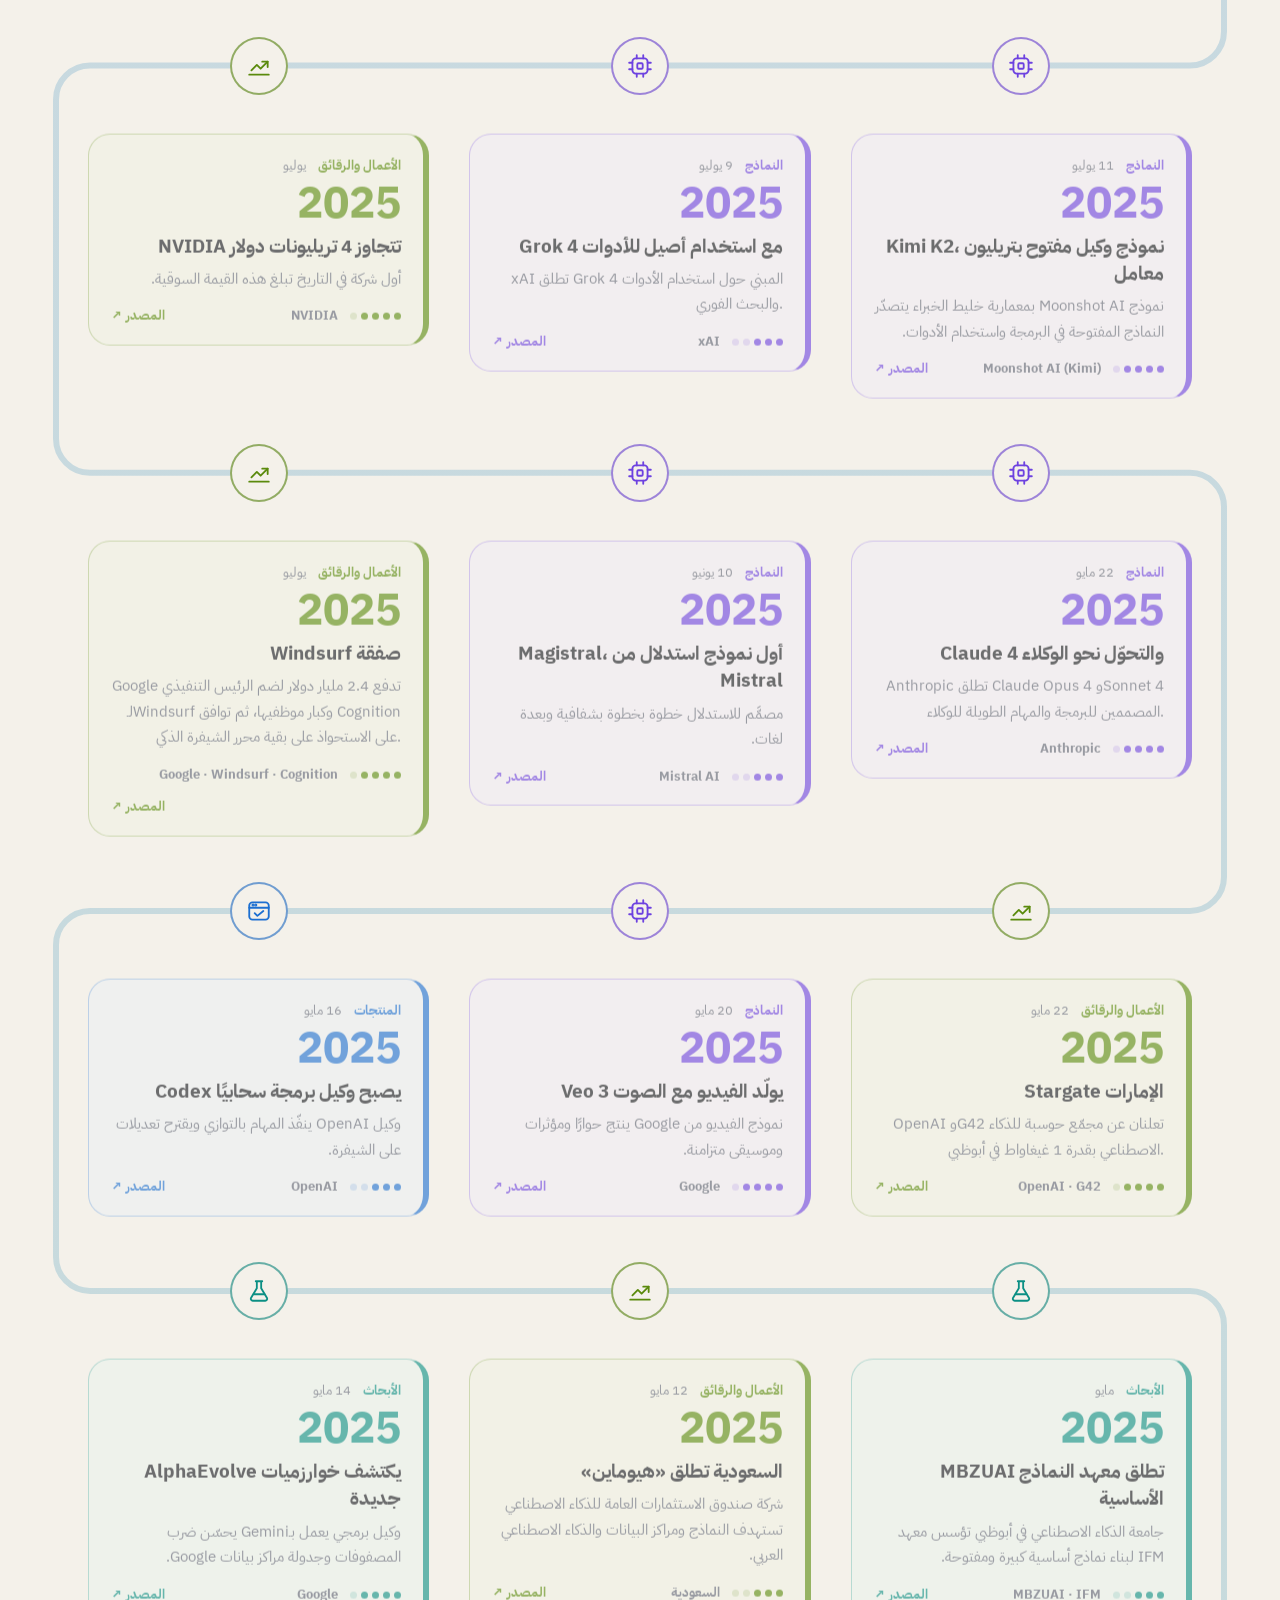
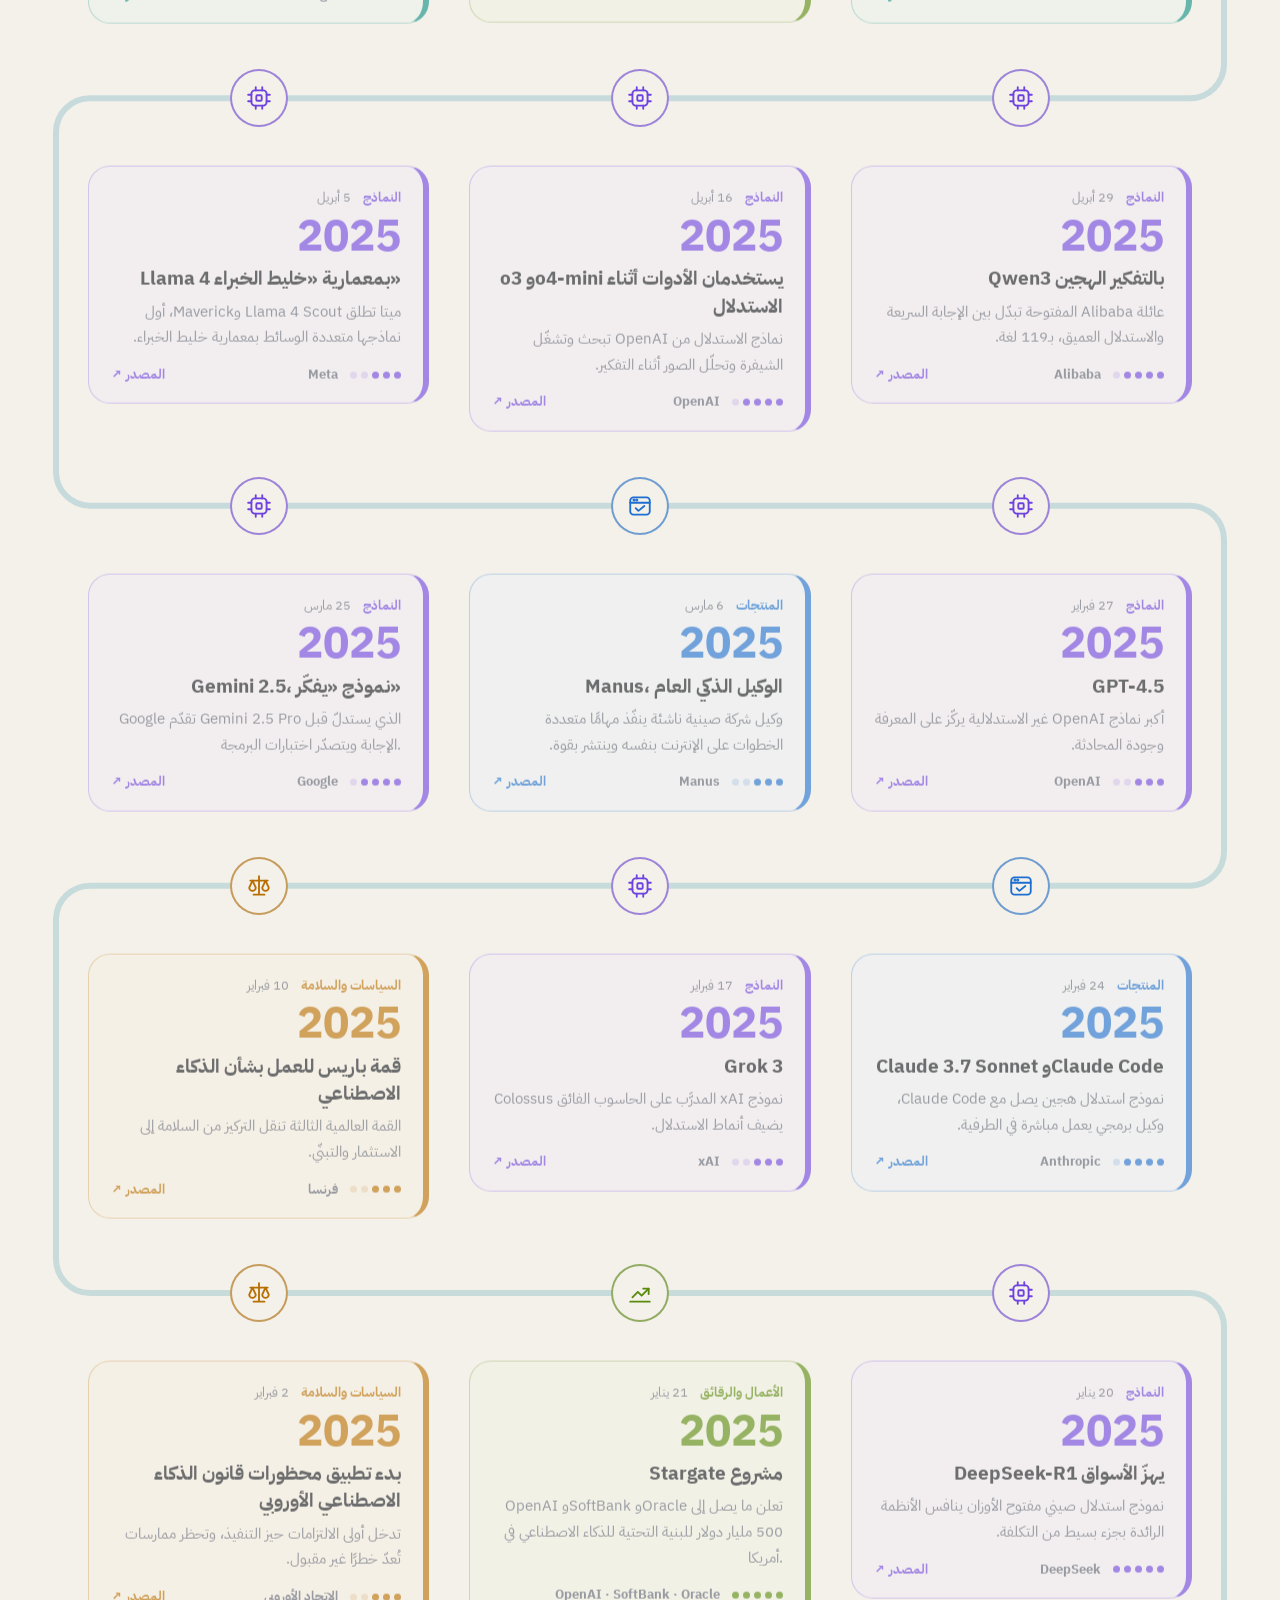
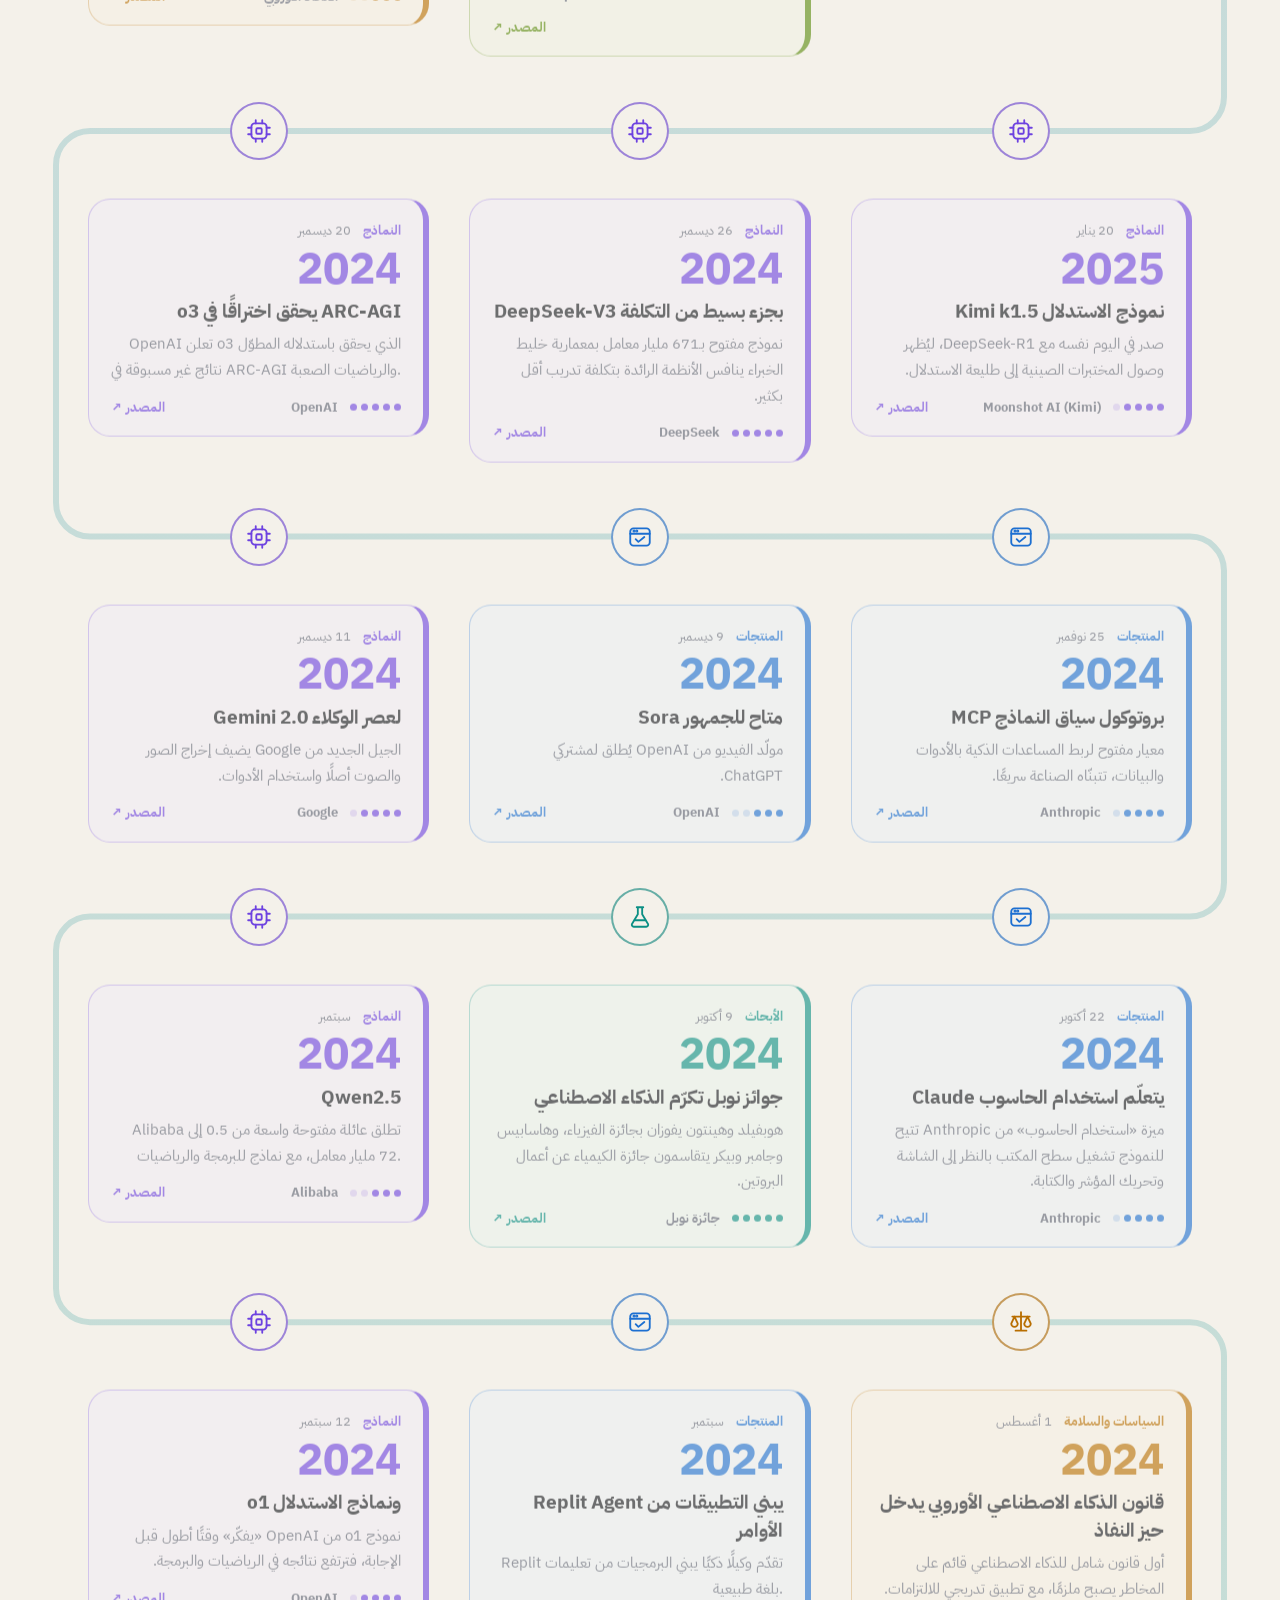
==== commit 350a0137: "Keep launches and deals beyond news retention; make the site installable - The news store archives s" ====
--- a/index.html
+++ b/index.html
@@ -2,12 +2,21 @@
 <html lang="ar" dir="rtl" data-theme="dark">
 <head>
   <meta charset="utf-8">
-  <meta name="viewport" content="width=device-width, initial-scale=1">
+  <meta name="viewport" content="width=device-width, initial-scale=1, viewport-fit=cover">
   <meta http-equiv="Content-Security-Policy" content="default-src 'self'; script-src 'self'; style-src 'self'; style-src-attr 'unsafe-inline'; img-src 'self' data:; font-src 'self'; connect-src 'self'; object-src 'none'; base-uri 'self'; form-action 'none'">
   <meta name="referrer" content="strict-origin-when-cross-origin">
   <title>عدسة — الخط الزمني للذكاء الاصطناعي</title>
   <meta name="description" content="AI evolves at breakneck speed. AI Lens tracks the acceleration in real time—mapping every major model release, research breakthrough, and industry milestone on a single interactive timeline.">
   <link rel="icon" href="favicon.svg" type="image/svg+xml">
+  <link rel="icon" href="favicon.ico" sizes="32x32">
+  <link rel="apple-touch-icon" href="assets/icons/apple-touch-icon.png">
+  <link rel="manifest" href="manifest.webmanifest">
+  <meta name="theme-color" content="#08090e" media="(prefers-color-scheme: dark)">
+  <meta name="theme-color" content="#f4f1ea" media="(prefers-color-scheme: light)">
+  <meta name="mobile-web-app-capable" content="yes">
+  <meta name="apple-mobile-web-app-capable" content="yes">
+  <meta name="apple-mobile-web-app-status-bar-style" content="black-translucent">
+  <meta name="apple-mobile-web-app-title" content="Ai-Lens">
   <script src="assets/js/boot.js"></script>
   <link rel="stylesheet" href="assets/css/app.css">
 </head>
--- a/assets/css/app.css
+++ b/assets/css/app.css
@@ -517,3 +517,10 @@
   *, *::before, *::after { animation: none !important; transition: none !important; }
   .stop.pre .mcard { opacity: 1; transform: none; }
 }
+
+
+/* ── installed app (home screen) ────────────────────────── */
+/* With viewport-fit=cover and a translucent status bar, keep content clear of
+   the notch and the home indicator. The insets are 0 in a normal browser tab. */
+body { padding-top: env(safe-area-inset-top, 0px); padding-bottom: env(safe-area-inset-bottom, 0px); }
+.to-top { bottom: calc(24px + env(safe-area-inset-bottom, 0px)); }
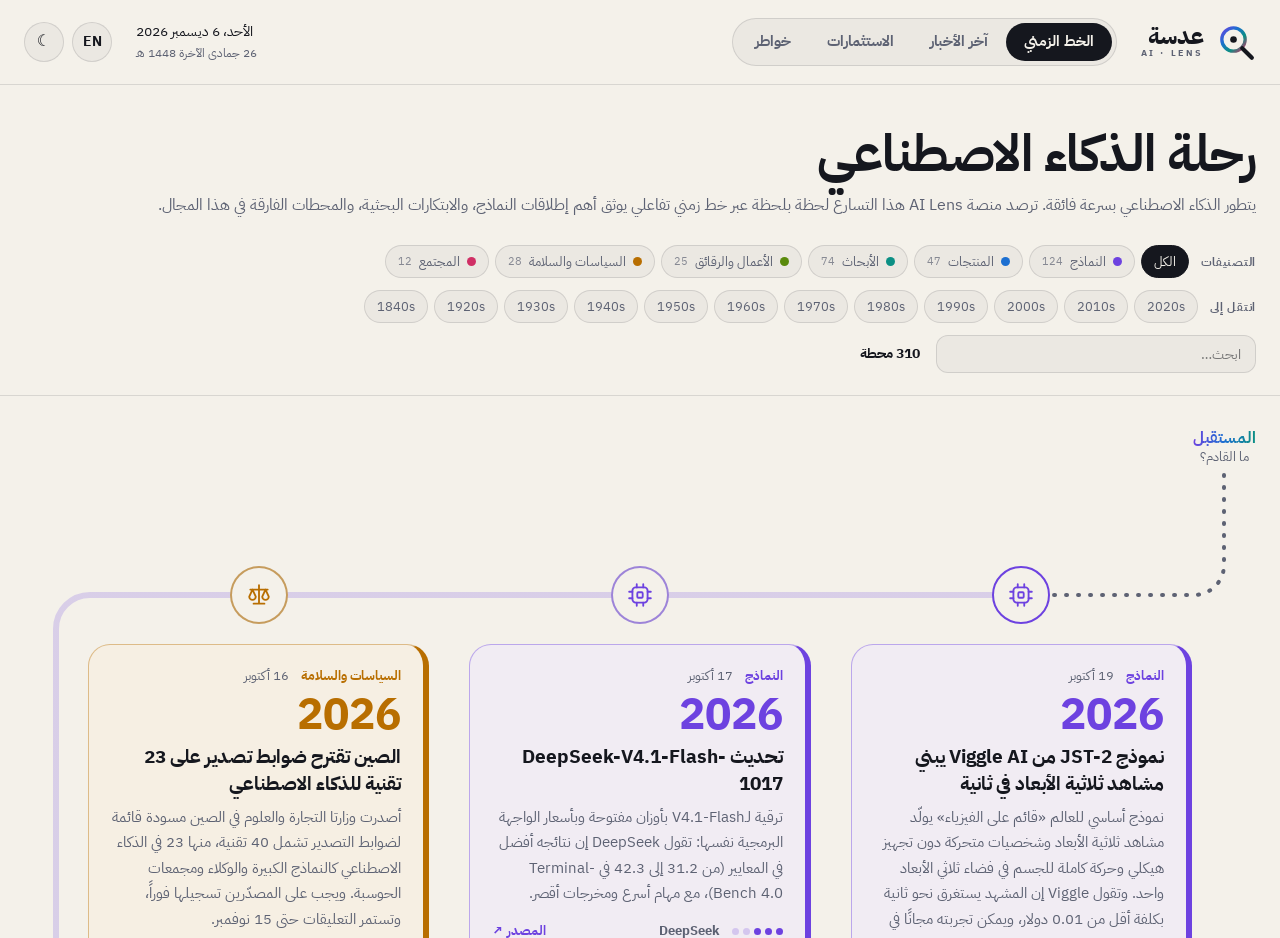
==== commit 8849c3a0: "Put Latest news after Timeline; show tab labels in the right language from the first paint Both labe" ====
--- a/index.html
+++ b/index.html
@@ -35,10 +35,10 @@
       <span class="brand-name"><b data-i18n="brand">عدسة</b><small>AI · LENS</small></span>
     </a>
     <nav class="tabs" aria-label="pages">
-      <a data-nav="./" href="./" aria-current="page" data-i18n="navTimeline">الخط الزمني</a>
-      <a data-nav="invest.html" href="invest.html" data-i18n="navInvest">الاستثمارات</a>
-      <a data-nav="news.html" href="news.html"  data-i18n="navNews">آخر الأخبار</a>
-      <a data-nav="reflections.html" href="reflections.html" data-i18n="navReflections">خواطر</a>
+      <a data-nav="./" href="./" aria-current="page"><span data-l="ar">الخط الزمني</span><span data-l="en" lang="en">Timeline</span></a>
+      <a data-nav="news.html" href="news.html"><span data-l="ar">آخر الأخبار</span><span data-l="en" lang="en">Latest news</span></a>
+      <a data-nav="invest.html" href="invest.html"><span data-l="ar">الاستثمارات</span><span data-l="en" lang="en">Investments</span></a>
+      <a data-nav="reflections.html" href="reflections.html"><span data-l="ar">خواطر</span><span data-l="en" lang="en">Reflections</span></a>
     </nav>
     <div class="today"><span id="dateG"></span><span id="dateH" class="hijri"></span></div>
     <div class="actions">
--- a/assets/css/app.css
+++ b/assets/css/app.css
@@ -88,6 +88,8 @@
 .brand-name b { font-size: 1.45rem; }
 .brand-name small { font-size: .58rem; letter-spacing: .28em; color: var(--muted); font-weight: 600; }
 .tabs { display: inline-flex; padding: 4px; border: 1px solid var(--line); border-radius: 999px; background: var(--panel); }
+/* Both labels ship in the HTML so the right one shows before any script runs. */
+html[lang='en'] .tabs [data-l='ar'], html:not([lang='en']) .tabs [data-l='en'] { display: none; }
 .tabs a { padding: 7px 18px; border-radius: 999px; text-decoration: none; font-size: .92rem; color: var(--muted); font-weight: 600; }
 .tabs a:hover { color: var(--text); }
 .tabs a[aria-current='page'] { background: var(--text); color: var(--bg); }
@@ -335,6 +337,7 @@
 .news-deals a { display: flex; flex-direction: column; text-decoration: none; padding: 6px 0; border-bottom: 1px dashed var(--line); font-size: .92rem; }
 .news-deals a:hover span { color: var(--c-products); }
 .news-deals small { color: var(--muted); font-size: .74rem; }
+.big-deals .big-amt { color: var(--c-business); font-size: 1rem; font-variant-numeric: tabular-nums; }
 
 .track { --amt-w: 190px; --rail: 28px; position: relative; padding: 20px 0 40px; }
 .track::before {
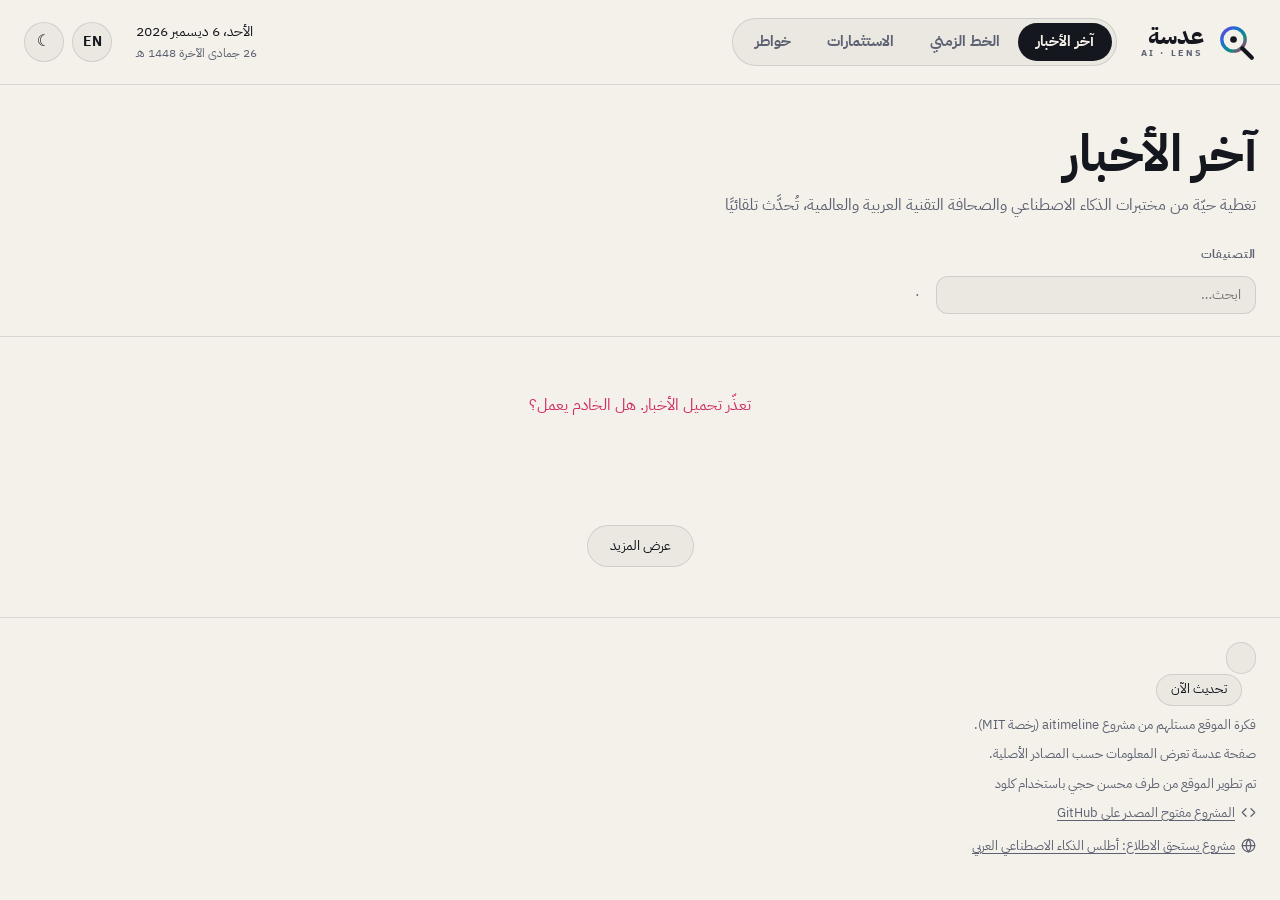
==== commit c92705ab: "Make Latest news the home page index.html is now the news page and the timeline moves to timeline.ht" ====
--- a/index.html
+++ b/index.html
@@ -5,7 +5,7 @@
   <meta name="viewport" content="width=device-width, initial-scale=1, viewport-fit=cover">
   <meta http-equiv="Content-Security-Policy" content="default-src 'self'; script-src 'self'; style-src 'self'; style-src-attr 'unsafe-inline'; img-src 'self' data:; font-src 'self'; connect-src 'self'; object-src 'none'; base-uri 'self'; form-action 'none'">
   <meta name="referrer" content="strict-origin-when-cross-origin">
-  <title>عدسة — الخط الزمني للذكاء الاصطناعي</title>
+  <title>عدسة — آخر أخبار الذكاء الاصطناعي</title>
   <meta name="description" content="AI evolves at breakneck speed. AI Lens tracks the acceleration in real time—mapping every major model release, research breakthrough, and industry milestone on a single interactive timeline.">
   <link rel="icon" href="favicon.svg" type="image/svg+xml">
   <link rel="icon" href="favicon.ico" sizes="32x32">
@@ -20,7 +20,7 @@
   <script src="assets/js/boot.js"></script>
   <link rel="stylesheet" href="assets/css/app.css">
 </head>
-<body class="page-timeline">
+<body class="page-news">
   <header class="top">
     <a class="brand" data-nav="./" href="./">
       <svg class="logo" viewBox="0 0 48 48" aria-hidden="true">
@@ -35,8 +35,8 @@
       <span class="brand-name"><b data-i18n="brand">عدسة</b><small>AI · LENS</small></span>
     </a>
     <nav class="tabs" aria-label="pages">
-      <a data-nav="./" href="./" aria-current="page"><span data-l="ar">الخط الزمني</span><span data-l="en" lang="en">Timeline</span></a>
-      <a data-nav="news.html" href="news.html"><span data-l="ar">آخر الأخبار</span><span data-l="en" lang="en">Latest news</span></a>
+      <a data-nav="./" href="./" aria-current="page"><span data-l="ar">آخر الأخبار</span><span data-l="en" lang="en">Latest news</span></a>
+      <a data-nav="timeline.html" href="timeline.html"><span data-l="ar">الخط الزمني</span><span data-l="en" lang="en">Timeline</span></a>
       <a data-nav="invest.html" href="invest.html"><span data-l="ar">الاستثمارات</span><span data-l="en" lang="en">Investments</span></a>
       <a data-nav="reflections.html" href="reflections.html"><span data-l="ar">خواطر</span><span data-l="en" lang="en">Reflections</span></a>
     </nav>
@@ -48,31 +48,29 @@
   </header>
 
   <section class="hero">
-    <h1 data-i18n="heroTimeline"></h1>
-    <p class="sub" data-i18n="subTimeline"></p>
+    <h1 data-i18n="heroNews"></h1>
+    <p class="sub" data-i18n="subNews"></p>
   </section>
 
   <section class="filters" aria-label="filters">
     <div class="frow"><span class="flabel" data-i18n="catLabel"></span><div id="catChips" class="chips" role="group" data-i18n-label="catLabel"></div></div>
-    <div class="frow"><span class="flabel" data-i18n="jumpLabel"></span><div id="jumpChips" class="chips"></div></div>
     <div class="toolbar">
       <input id="search" class="search" type="search" data-i18n-ph="search" data-i18n-label="search" autocomplete="off">
-      <p class="stats"><b id="count"></b></p>
+      <p class="stats"><b id="count"></b> · <span id="count24"></span></p>
     </div>
   </section>
 
   <main>
-    <section id="snake" class="snake">
-      <svg id="snakeSvg" class="snake-svg" aria-hidden="true"></svg>
-      <div id="futureTag" class="snake-tag future-tag" hidden><b data-i18n="future"></b><span data-i18n="whatsNext"></span></div>
-      <ol id="snakeGrid" class="snake-grid"></ol>
-      <div id="originTag" class="snake-tag origin-tag" hidden><b>1950</b><span data-i18n="origin"></span></div>
-    </section>
+    <p id="loadError" class="error" data-i18n="loadError" hidden></p>
+    <div id="feed" class="feed"></div>
+    <div class="more"><button id="moreBtn" class="btn" type="button" data-i18n="showMore" hidden></button></div>
   </main>
 
   <footer class="foot">
     <div class="foot-row"><button id="sourcesBtn" class="btn small" type="button"></button><span id="sourcesNote" class="muted"></span></div>
-    
+    <div class="foot-row"><span id="updated"></span>
+      <button id="refreshBtn" class="btn small" type="button" data-i18n="refresh"></button></div>
+    <p id="enrichNote" class="muted"></p>
     <p class="muted" data-i18n="credits"></p>
     <p class="muted" data-i18n="footer"></p>
     <p class="muted" data-i18n="madeBy">تم تطوير الموقع من طرف محسن حجي باستخدام كلود</p>
@@ -82,6 +80,6 @@
   <button id="toTop" class="to-top" type="button" data-i18n-label="toTop" hidden>
     <svg viewBox="0 0 24 24" fill="none" stroke="currentColor" stroke-width="2.2" stroke-linecap="round" stroke-linejoin="round" aria-hidden="true"><path d="M12 19V5M5 12l7-7 7 7"/></svg>
   </button>
-  <script type="module" src="assets/js/timeline.js"></script>
+  <script type="module" src="assets/js/news.js"></script>
 </body>
 </html>
